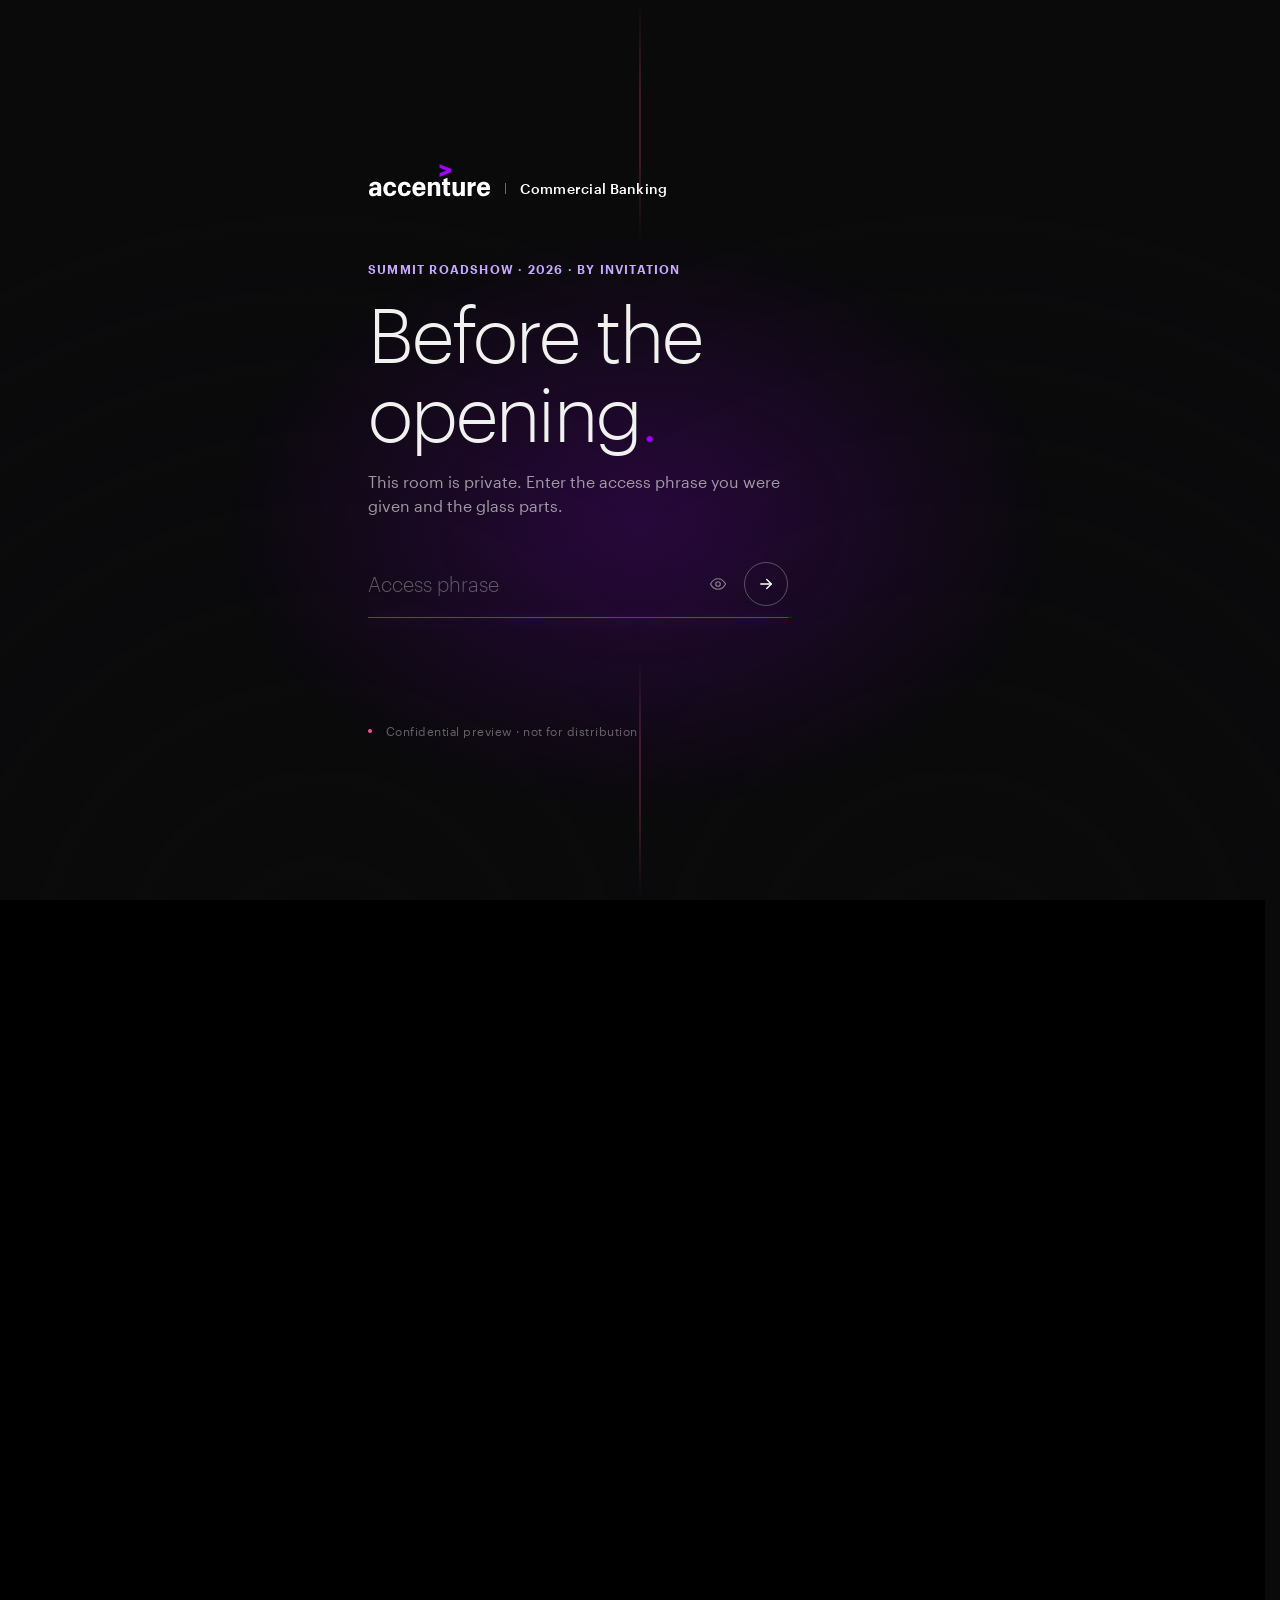
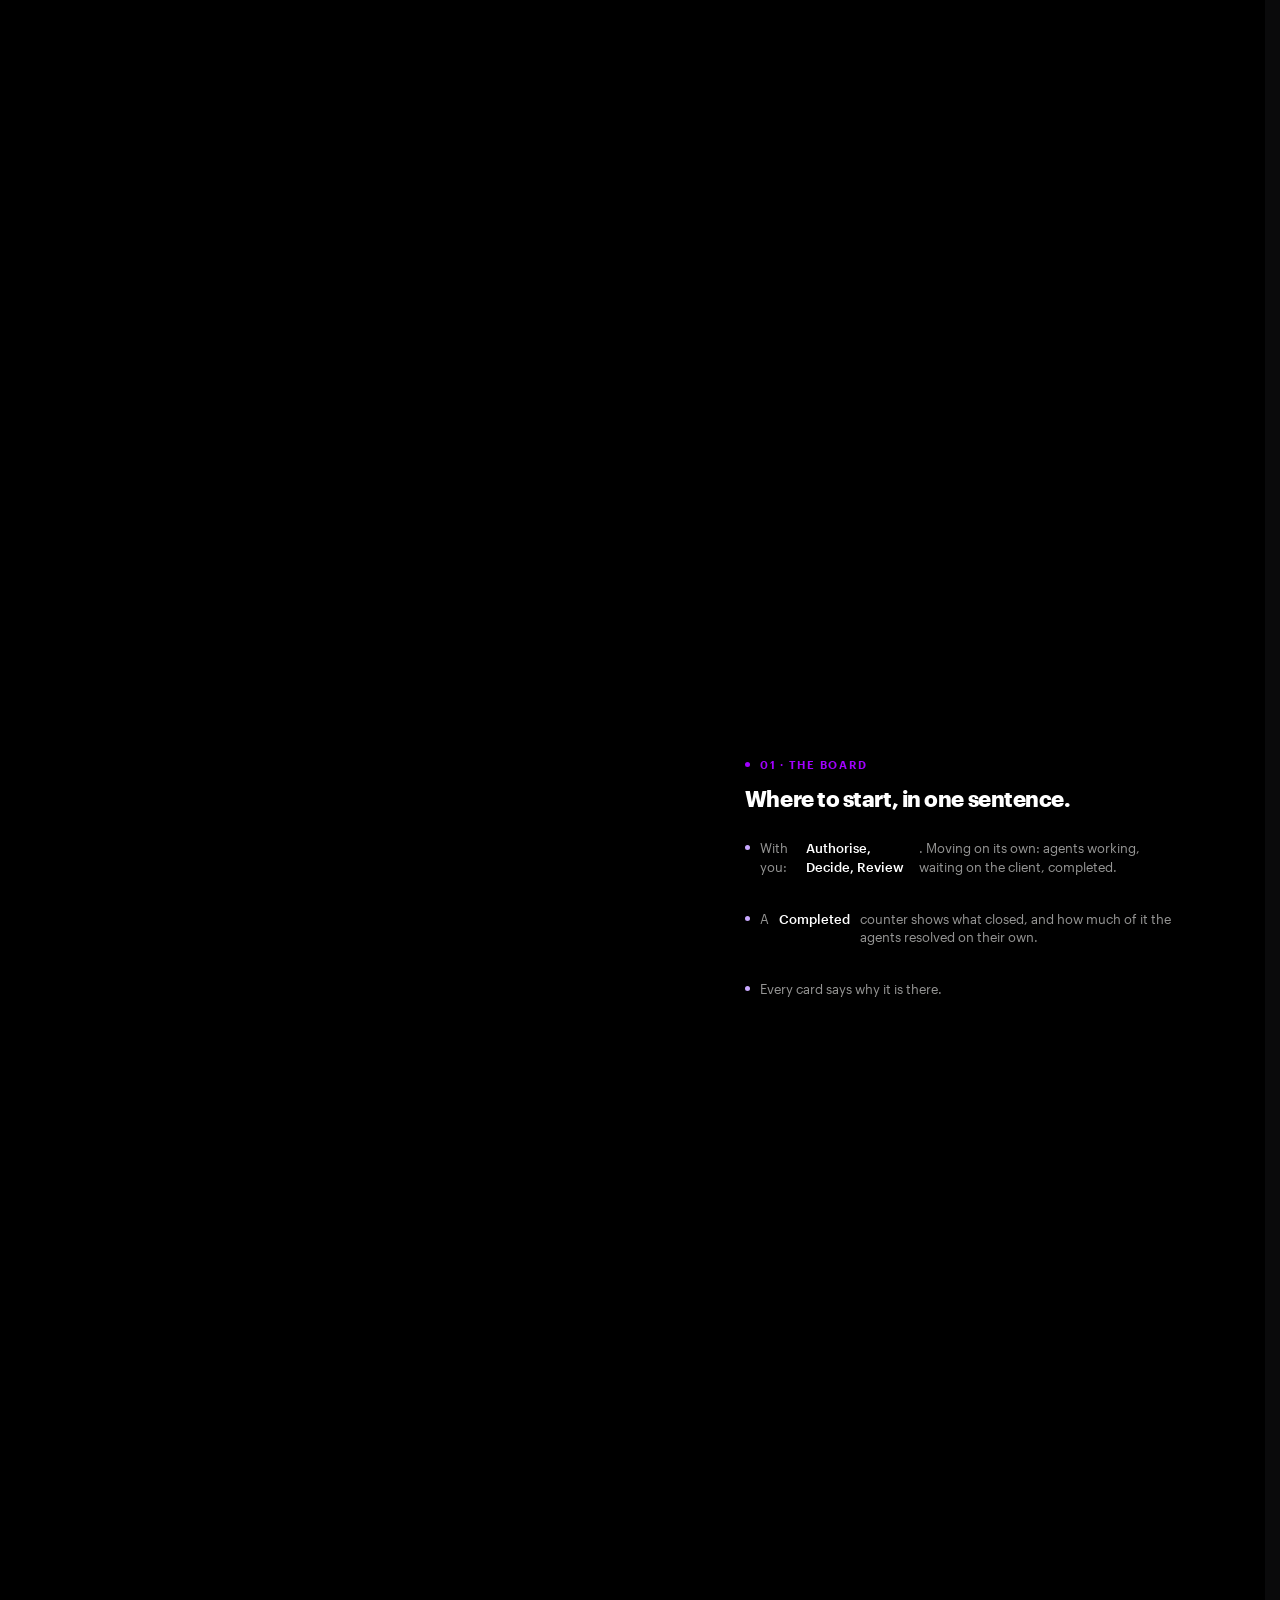
==== docs/index.html @ 8b6d1911 "Wealth 360 showcase site and User Guide on GitHub Pages A landing page in the roadshow design system" ====
<!doctype html>
<html lang="en">
<head>
<meta charset="utf-8" />
<meta name="viewport" content="width=device-width, initial-scale=1" />
<meta name="description" content="Wealth 360. A wealth servicing desk where agents do the routine work, Salesforce keeps the rules and the record, and a named person makes every decision that matters." />
<link rel="icon" href="ds/favicon.svg" type="image/svg+xml" />
<meta name="theme-color" content="#0A0A0B" />
<link rel="stylesheet" href="ds/tokens.css?v=r3" />
<link rel="stylesheet" href="site.css?v=1" />
<meta name="robots" content="noindex,nofollow" />
<script src="gate.js?v=1"></script>
<title>Wealth 360 · agents do the work, people decide</title>
<style>
  /* hero film: a slow Higgsfield loop under the title */
  .film video.bg{position:absolute;inset:0;width:100%;height:100%;object-fit:cover;z-index:0;filter:brightness(.66) contrast(1.04)}
  .film .bg{filter:brightness(.62) contrast(1.05)}

  /* cinematic interstitial: full-bleed loop with one statement */
  .cine{position:relative;min-height:88svh;display:flex;align-items:flex-end;overflow:hidden;background:#000}
  .cine video,.cine img.bgs{position:absolute;inset:0;width:100%;height:100%;object-fit:cover;filter:brightness(.55)}
  .cine .scrim{position:absolute;inset:0;background:linear-gradient(180deg,rgba(0,0,0,.15) 0%,rgba(0,0,0,.35) 50%,rgba(0,0,0,.92) 100%)}
  .cine-in{position:relative;z-index:2;padding:0 var(--rail) clamp(56px,10vh,110px);max-width:1180px}
  .cine .k{font-size:11px;font-weight:var(--fw-semibold);text-transform:uppercase;letter-spacing:.16em;color:var(--lav);
    display:inline-flex;align-items:center;gap:11px;margin:0 0 18px}
  .cine .k .dot{width:5px;height:5px;border-radius:50%;background:var(--accent)}
  .cine .stmt{margin:0;font-weight:var(--fw-bold);letter-spacing:-0.03em;line-height:1.02;color:#fff;
    font-size:clamp(34px,6vw,86px);max-width:15ch;text-wrap:balance}
  .cine .stmt em{font-style:normal;color:var(--lav)}
  .cine .sub{margin:20px 0 0;max-width:56ch;font-size:clamp(14px,1.2vw,17px);line-height:1.55;color:rgba(255,255,255,.8)}

  /* use case grid */
  .ucg{padding:0 var(--rail) clamp(20px,5vh,44px);display:grid;grid-template-columns:repeat(3,1fr);gap:var(--gap)}
  .ucc{background:#0E0E10;border-top:2px solid var(--accent);padding:clamp(20px,2vw,28px);display:flex;flex-direction:column;min-height:200px}
  .reg-light .ucc{background:var(--ground-2);border:1px solid var(--line);border-top:2px solid var(--accent)}
  .ucc .n{font-weight:var(--fw-light);font-size:30px;line-height:.9;letter-spacing:-0.03em;color:var(--idx);font-variant-numeric:tabular-nums}
  .ucc .h{margin:auto 0 0;padding-top:18px;font-weight:var(--fw-bold);font-size:clamp(16px,1.4vw,19px);letter-spacing:-0.02em;line-height:1.15;color:var(--ink)}
  .ucc .p{margin:8px 0 0;font-size:12.5px;line-height:1.5;color:var(--ink-2)}
  .ucc .tag{margin-top:12px;display:inline-flex;align-items:center;gap:7px;font-size:10px;font-weight:var(--fw-semibold);
    letter-spacing:.12em;text-transform:uppercase;color:var(--ws)}
  .ucc .tag::before{content:"";width:6px;height:6px;border-radius:50%;background:currentColor}
  .ucc .tag.live{color:var(--pass)}
  @media(max-width:900px){.ucg{grid-template-columns:repeat(2,1fr)}}
  @media(max-width:560px){.ucg{grid-template-columns:1fr}}

  /* live run timelines */
  .runs{padding:0 var(--rail) clamp(20px,5vh,44px);display:grid;grid-template-columns:1fr 1fr;gap:var(--gap)}
  .run{background:#0E0E10;border:1px solid var(--dark-line);padding:clamp(20px,2.2vw,32px)}
  .run .rk{font-size:10.5px;font-weight:var(--fw-semibold);text-transform:uppercase;letter-spacing:.16em;color:var(--dark-ink-2);display:inline-flex;align-items:center;gap:9px}
  .run .rk .pd{width:6px;height:6px;border-radius:50%;background:var(--accent);animation:pulse 1.9s var(--ease) infinite}
  .run h3{margin:12px 0 0;font-weight:var(--fw-bold);letter-spacing:-0.02em;font-size:clamp(20px,2vw,28px);color:#fff;line-height:1.1}
  .run ol{list-style:none;margin:20px 0 0;padding:0;border-left:1px solid var(--dark-line)}
  .run li{position:relative;padding:0 0 15px 22px;font-size:13px;line-height:1.5;color:rgba(241,241,239,.8)}
  .run li::before{content:"";position:absolute;left:-5px;top:5px;width:9px;height:9px;border-radius:50%;background:#0E0E10;border:1.5px solid var(--lav)}
  .run li.p::before{background:var(--accent);border-color:var(--accent)}
  .run li b{color:#fff;font-weight:var(--fw-medium)}
  .run li .who{display:block;font-size:9.5px;font-weight:var(--fw-semibold);letter-spacing:.14em;text-transform:uppercase;color:var(--dark-ink-2);margin-bottom:2px}
  .run li.p .who{color:var(--lav)}
  .run .facts{display:flex;gap:26px;flex-wrap:wrap;margin-top:6px;padding-top:16px;border-top:1px solid var(--dark-line)}
  .run .facts span{font-size:10px;letter-spacing:.08em;text-transform:uppercase;color:var(--dark-ink-2)}
  .run .facts b{display:block;font-weight:var(--fw-light);font-size:26px;letter-spacing:-0.03em;color:#fff;text-transform:none;margin-top:3px;font-variant-numeric:tabular-nums}
  @media(max-width:900px){.runs{grid-template-columns:1fr}}

  /* side clip beside a list */
  .pair{padding:0 var(--rail) clamp(20px,5vh,44px);display:grid;grid-template-columns:minmax(0,1fr) minmax(0,.62fr);gap:clamp(24px,3vw,46px);align-items:center;max-width:1240px;margin:0 auto}
  .pair video{width:100%;height:auto;display:block;border:1px solid var(--dark-line);background:#fff}
  .pair .cap{margin:10px 0 0;font-size:11.5px;color:var(--dark-ink-2);line-height:1.5}
  @media(max-width:860px){.pair{grid-template-columns:1fr}}

  /* fences list */
  .fences{padding:0 var(--rail) clamp(20px,5vh,44px);display:grid;grid-template-columns:repeat(2,1fr);gap:var(--gap);max-width:1240px;margin:0 auto}
  .fence{display:flex;gap:16px;padding:clamp(18px,2vw,26px);border:1px solid var(--line);background:var(--panel)}
  .fence .fi{flex:none;width:34px;height:34px;border-radius:50%;background:var(--accent);color:#fff;display:flex;align-items:center;justify-content:center;font-weight:var(--fw-semibold);font-size:13px}
  .fence h4{margin:0;font-weight:var(--fw-bold);letter-spacing:-0.02em;font-size:16px;color:var(--ink)}
  .fence p{margin:6px 0 0;font-size:13px;line-height:1.5;color:var(--ink-2)}
  @media(max-width:760px){.fences{grid-template-columns:1fr}}

  /* resources */
  .res{padding:0 var(--rail) clamp(20px,5vh,44px);display:grid;grid-template-columns:repeat(3,1fr);gap:var(--gap)}
  .rc{position:relative;display:flex;flex-direction:column;min-height:260px;background:#0E0E10;border:1px solid var(--dark-line);padding:clamp(22px,2.4vw,34px);transition:border-color .3s ease,transform .4s var(--silk)}
  .rc:hover,.rc:focus-visible{border-color:var(--accent);transform:translateY(-3px)}
  .rc .rt{font-size:10.5px;font-weight:var(--fw-semibold);letter-spacing:.16em;text-transform:uppercase;color:var(--lav)}
  .rc h3{margin:auto 0 0;font-weight:var(--fw-bold);font-size:clamp(22px,2.2vw,30px);letter-spacing:-0.025em;line-height:1.05;color:#fff}
  .rc p{margin:10px 0 0;font-size:13px;line-height:1.5;color:var(--dark-ink-2)}
  .rc .go{margin-top:18px;display:inline-flex;align-items:center;gap:10px;font-size:11px;font-weight:var(--fw-semibold);letter-spacing:.14em;text-transform:uppercase;color:#fff}
  .rc .go svg{width:16px;height:16px;fill:none;stroke:var(--accent);stroke-width:1.9;stroke-linecap:round;stroke-linejoin:round}
  @media(max-width:900px){.res{grid-template-columns:1fr}}
</style>
</head>
<body>

<header id="hd">
  <div class="hd-in">
    <a class="brand" href="#film" aria-label="Accenture Wealth Management, top of page">
      <img class="logo" src="ds/logos/accenture-logo-white.svg" alt="Accenture" />
      <span class="div" aria-hidden="true"></span>
      <span class="wm">Wealth Management</span>
    </a>
    <button class="burger" id="burger" aria-label="Open menu" aria-expanded="false" aria-controls="menu">
      <span class="lbl">Menu</span>
      <span class="lines" aria-hidden="true"><span></span><span></span><span></span></span>
    </button>
  </div>
</header>

<nav class="menu" id="menu" aria-label="Sections" aria-hidden="true">
  <button class="menu-close" id="menuClose" aria-label="Close menu">&times;</button>
  <a href="#idea"><span class="mn">01</span>The idea</a>
  <a href="#desk"><span class="mn">02</span>The desk</a>
  <a href="#cases"><span class="mn">03</span>Nine use cases</a>
  <a href="#live"><span class="mn">04</span>Live, end to end</a>
  <a href="#fences"><span class="mn">05</span>The fences</a>
  <a href="#hood"><span class="mn">06</span>Under the hood</a>
  <a href="#start"><span class="mn">07</span>Get started</a>
</nav>

<main>
  <!-- ===================== HERO ===================== -->
  <section class="film" id="film" aria-label="Wealth 360">
    <img class="bg" src="media/still-0.webp" srcset="media/still-0-m.webp 760w, media/still-0.webp 1920w" sizes="100vw"
         alt="A private bank office above the City of London at blue hour, rain on the window." decoding="async" />
    <video class="bg" id="heroVid" autoplay muted loop playsinline preload="metadata" poster="media/still-0.webp" aria-hidden="true">
      <source src="media/hero.mp4" type="video/mp4" />
    </video>
    <div class="scrim"></div>
    <div class="film-in">
      <p class="eyebrow"><span class="dot"></span>Wealth servicing · a working proof of concept</p>
      <h1 class="titles" aria-label="Wealth 360.">
        <span class="line l1" aria-hidden="true"><span class="li" style="--d:.35s">Wealth</span></span>
        <span class="line l2" aria-hidden="true"><span class="li" style="--d:.5s">360.</span></span>
      </h1>
      <div class="meta">
        <div class="meta-in">
          <div class="rule"></div>
          <p class="kick">Agents do the work. Salesforce keeps the rules. A named person decides.</p>
          <p class="body">A servicing desk for wealth relationship managers, opened inside Claude. Two agents work every client request step by step and cite their evidence. <b>Nothing that moves money, clears a check or sends a letter happens without a person.</b></p>
          <a class="cue" href="#idea" aria-label="Scroll to the idea">
            See how it works
            <svg class="chev" viewBox="0 0 24 24" aria-hidden="true"><path d="M6 9l6 6 6-6"/></svg>
          </a>
        </div>
      </div>
    </div>
  </section>

  <!-- ===================== INTRO STRIP ===================== -->
  <section class="room reg-light">
    <div class="sec-rail rv">
      <span class="k">Live in a Salesforce sandbox · <b>fictional clients, real systems</b></span>
      <span class="n">29 October 2026</span>
    </div>
    <div class="intro">
      <div class="claim rv"><span class="sn">Nine use cases</span><span class="sl">Run live, from email to letter</span><span class="sd">Money out, money in, sanctions, address, identity, documents, complaints, bereavement, everyday actions.</span></div>
      <div class="claim rv"><span class="sn">Maker and checker</span><span class="sl">Every step cited, then checked</span><span class="sd">A Case agent does the work. A Review agent checks it in a fresh context, blind to the first agent's reasoning.</span></div>
      <div class="claim rv"><span class="sn">The red line</span><span class="sl">An agent can never decide</span><span class="sd">Salesforce refuses any decision, release or approval that does not come from a named person.</span></div>
    </div>
  </section>

  <!-- ===================== 01 THE IDEA ===================== -->
  <section class="room reg-dark">
    <div class="chap rv" id="idea">
      <span class="idx">01</span>
      <div class="lead">
        <span class="k"><span class="dot"></span>The idea</span>
        <h2>Most of servicing is gathering and checking. Very little is the decision.</h2>
      </div>
      <span class="of">Chapter 01 / 07</span>
      <p class="intro-p">A client moves house. A client wants money out. A payment arrives nobody can match. A family loses someone. A client complains. Each needs the same checks across the client record, the KYC file, the payee and the sanctions list, and each must leave a trail a reviewer can follow. <b>Wealth 360 gives the gathering to agents and keeps the judgement with people.</b></p>
    </div>
    <div class="oc">
      <div class="ocard rv"><span class="on">01</span><p class="oh">The Case agent</p><p class="op">Works each request through its journey, one step at a time, and cites the exact quote and source behind every step.</p></div>
      <div class="ocard rv"><span class="on">02</span><p class="oh">The Review agent</p><p class="op">Checks the case against the journey's rules in a fresh context. It never sees the maker's reasoning, and it sends weak work back.</p></div>
      <div class="ocard rv"><span class="on">03</span><p class="oh">The person</p><p class="op">Gets exceptions with the evidence and a proposed action. The decision is staged, shown back step by step, and confirmed by name.</p></div>
      <div class="ocard rv"><span class="on">04</span><p class="oh">Salesforce</p><p class="op">Holds the journeys, rules and levels as metadata, keeps the record and the audit trail, and enforces who may do what.</p></div>
    </div>
  </section>

  <!-- ===================== CINE: signature ===================== -->
  <section class="cine" aria-label="A person decides">
    <img class="bgs" src="media/still-2.webp" alt="" aria-hidden="true" />
    <video autoplay muted loop playsinline preload="none" poster="media/still-2.webp" aria-hidden="true"><source src="media/sign.mp4" type="video/mp4" /></video>
    <div class="scrim"></div>
    <div class="cine-in">
      <p class="k rv"><span class="dot"></span>The decision stays human</p>
      <p class="stmt rv">The agents prepare. <em>A named person signs.</em></p>
      <p class="sub rv">Authorise, approve, release: each one is staged first, shown back as a plan, and only then confirmed behind a single-use token, recorded against the person who confirmed it.</p>
    </div>
  </section>

  <!-- ===================== 02 THE DESK ===================== -->
  <section class="room reg-dark">
    <div class="chap rv" id="desk">
      <span class="idx">02</span>
      <div class="lead">
        <span class="k"><span class="dot"></span>The desk</span>
        <h2>One board. What needs you, and what is moving on its own.</h2>
      </div>
      <span class="of">Chapter 02 / 07</span>
      <p class="intro-p">The relationship manager asks Claude for the desk, and it opens as a live page, reading straight from Salesforce through her own connector. <b>Click through the views.</b></p>
    </div>
    <div class="tour rv">
      <div class="tour-in">
        <div class="show" id="show">
          <div class="show-stage" id="showStage" role="button" tabindex="0" aria-label="Desk slideshow. Click or press Enter for the next view." style="aspect-ratio:1440/900">
            <img src="shots/01-board.webp" class="on" alt="The Wealth 360 desk: header with a Completed counter, five cases with you across Authorise and Decide, agents working, waiting on client, and a Completed column." decoding="async" />
            <img src="shots/02-sanctions.webp" alt="A money in case named after its remitter, Victor Bondarev: a possible sanctions match, the agent's proposal and the letter to the remitting bank." loading="lazy" decoding="async" />
            <img src="shots/03-checks.webp" alt="The Checks tab: match and screening, candidate accounts and the independent review, with checks a person can run." loading="lazy" decoding="async" />
            <img src="shots/04-authorise.webp" alt="A money out case ready to authorise: all checks passed, only a person can release money." loading="lazy" decoding="async" />
            <span class="rscrim" aria-hidden="true"></span>
            <span class="rtag" id="showTag"><span class="dot"></span>The board</span>
          </div>
          <div class="show-panel">
            <div class="show-deck">
              <div class="show-info on"><p class="stop-num"><span class="dot"></span>01 · The board</p><p class="stop-take">Where to start, in one sentence.</p>
                <div class="stop-facts"><p class="stop-fact">With you: <b>Authorise, Decide, Review</b>. Moving on its own: agents working, waiting on the client, completed.</p><p class="stop-fact">A <b>Completed</b> counter shows what closed, and how much of it the agents resolved on their own.</p><p class="stop-fact">Every card says why it is there.</p></div></div>
              <div class="show-info"><p class="stop-num"><span class="dot"></span>02 · An exception</p><p class="stop-take">A screening hit only ever goes to a person.</p>
                <div class="stop-facts"><p class="stop-fact">£22,000 from <b>Victor Bondarev</b>, a possible match on the UK Sanctions List.</p><p class="stop-fact">The agent proposes: keep it in suspense, ask the remitting bank, refer to compliance.</p></div></div>
              <div class="show-info"><p class="stop-num"><span class="dot"></span>03 · The checks</p><p class="stop-take">Every outside check, with its source.</p>
                <div class="stop-facts"><p class="stop-fact">Match scoring in code, <b>93% against a 90% threshold</b>.</p><p class="stop-fact">The independent review, and checks the person can run again by hand.</p></div></div>
              <div class="show-info"><p class="stop-num"><span class="dot"></span>04 · Authorise</p><p class="stop-take">Prepared and checked. The release is yours.</p>
                <div class="stop-facts"><p class="stop-fact">Payee verified, account ownership confirmed, no recent bank change.</p><p class="stop-fact">Only a person can release money.</p></div></div>
              
            </div>
            <div class="show-nav">
              <button class="snbtn" id="showPrev" aria-label="Previous view"><svg viewBox="0 0 24 24"><path d="M15 6l-6 6 6 6"/></svg></button>
              <div class="snix-row" role="tablist"><button class="snix on">01</button><button class="snix">02</button><button class="snix">03</button><button class="snix">04</button></div>
              <button class="snbtn" id="showNext" aria-label="Next view"><svg viewBox="0 0 24 24"><path d="M9 6l6 6-6 6"/></svg></button>
            </div>
          </div>
        </div>
        <p class="tour-close"><b>The running product, not a mock-up.</b> Every screen above was captured from the live desk against the sandbox, with fictional clients.</p>
      </div>
    </div>
  </section>

  <!-- ===================== 03 NINE USE CASES ===================== -->
  <section class="room reg-light">
    <div class="chap rv" id="cases">
      <span class="idx">03</span>
      <div class="lead">
        <span class="k"><span class="dot"></span>Nine use cases</span>
        <h2>The requests that keep coming back, run live.</h2>
      </div>
      <span class="of">Chapter 03 / 07</span>
      <p class="intro-p">Five journeys, forty nine steps, each with its actor, its stage and its evidence rule, held in Salesforce as custom metadata. <b>Change a rule there, and the agents follow it the next time they run.</b></p>
    </div>
    <div class="ucg">
      <div class="ucc rv"><span class="n">01</span><p class="h">Money out, released by a person</p><p class="p">Payee, ownership and recent bank changes checked; the release is staged and confirmed by name.</p><span class="tag live">Live</span></div>
      <div class="ucc rv"><span class="n">02</span><p class="h">A sanctions match on a credit</p><p class="p">The remitter screened against the UK Sanctions List; the funds held in suspense for a person.</p><span class="tag live">Live</span></div>
      <div class="ucc rv"><span class="n">03</span><p class="h">A change of address, straight through</p><p class="p">From an email and a water bill to an updated record and a confirmation, with no person, only when every fence holds.</p><span class="tag live">Live</span></div>
      <div class="ucc rv"><span class="n">04</span><p class="h">A request logged by phone</p><p class="p">Logged from the desk, picked up within seconds, handed back when it falls outside the journey's rules.</p><span class="tag live">Live</span></div>
      <div class="ucc rv"><span class="n">05</span><p class="h">Identity, verified and written back</p><p class="p">A document and liveness check sent by link; the result lands on the client's KYC profile by itself.</p><span class="tag live">Live</span></div>
      <div class="ucc rv"><span class="n">06</span><p class="h">Reading a document</p><p class="p">Drop a bill on the desk; Claude reads the name, address and date, and files it on the case.</p><span class="tag live">Live</span></div>
      <div class="ucc rv"><span class="n">07</span><p class="h">A complaint, from email to answer</p><p class="p">Classified, cause found, response drafted, checked, approved and emailed on the bank's letterhead.</p><span class="tag live">Live end to end</span></div>
      <div class="ucc rv"><span class="n">08</span><p class="h">Everyday actions</p><p class="p">Log a call, book a meeting, add a note: standard Salesforce tasks and events, on the client and the case.</p><span class="tag live">Live</span></div>
      <div class="ucc rv"><span class="n">09</span><p class="h">A bereavement, handled with care</p><p class="p">Death recorded, accounts on hold, letter approved and sent, a one-to-one booked with the executor.</p><span class="tag live">Live end to end</span></div>
    </div>
  </section>

  <!-- ===================== 04 LIVE END TO END ===================== -->
  <section class="room reg-dark">
    <div class="chap rv" id="live">
      <span class="idx">04</span>
      <div class="lead">
        <span class="k"><span class="dot"></span>Live, end to end</span>
        <h2>Two cases, from the client's email to a sent letter.</h2>
      </div>
      <span class="of">Chapter 04 / 07</span>
      <p class="intro-p">Worked on 29 October in the sandbox, as they happened. <b>The agents did the work in minutes; the person decided in seconds.</b></p>
    </div>
    <div class="runs">
      <div class="run rv">
        <span class="rk"><span class="pd"></span>Complaint · case 00001375</span>
        <h3>"Please treat this as a formal complaint."</h3>
        <ol>
          <li><span class="who">Client</span>Eleanor Whitfield emails: she has heard nothing about her <b>£15,000 withdrawal</b>.</li>
          <li><span class="who">Case agent</span>Classifies the complaint and finds the cause in Salesforce: <b>the payment is waiting for a person to authorise it</b>, and nobody told her.</li>
          <li><span class="who">Review agent</span>Sends the case back once: the eight week deadline was wrong. The Case agent fixes it and drafts the response.</li>
          <li class="p"><span class="who">Relationship manager</span>Reads the response, approves it, confirms the plan.</li>
          <li><span class="who">Salesforce</span>Emails the response to the client on the bank's letterhead, and records it on the case.</li>
        </ol>
        <div class="facts"><span>Agent runs<b>5</b></span><span>Agent time<b>4 min 50 s</b></span><span>Reworked by the checker<b>Once</b></span></div>
      </div>
      <div class="run rv">
        <span class="rk"><span class="pd"></span>Bereavement · case 00001380</span>
        <h3>"My mother, Margaret Ellison."</h3>
        <ol>
          <li><span class="who">Executor</span>David Ellison emails the death certificate and the grant of probate.</li>
          <li><span class="who">Case agent</span>Reads both, finds <b>Margaret's three accounts</b>, records her death; Salesforce checks the certificate and the family link, then puts the accounts <b>on hold</b>.</li>
          <li><span class="who">Case agent</span>Finds David's identity already on file, drafts a condolence letter, proposes a one-to-one with three slots.</li>
          <li><span class="who">Review agent</span>Passes the case first time.</li>
          <li class="p"><span class="who">Relationship manager</span>Approves the letter as drafted, picks a slot, confirms.</li>
          <li><span class="who">Salesforce</span>Emails the letter and books the meeting, with David as the contact.</li>
        </ol>
        <div class="facts"><span>Agent runs<b>3</b></span><span>Agent time<b>4 min</b></span><span>Accounts held<b>3</b></span></div>
      </div>
    </div>
    <div class="pair rv">
      <div>
        <div class="lc" style="margin:0;max-width:none">
          <div class="lc-head"><span class="lt"><span class="dot"></span>What the person sees while the agents work</span></div>
          <p class="lc-cap" style="margin-top:12px">The live bereavement case, sped up ten times: the progress bar fills and each agent step lands on the Activity tab with its time, until the case comes back to the relationship manager for approval. <b>Nothing on screen is mocked.</b></p>
          <div class="lc-through"><span class="lc-chip"><span class="cd"></span>Case agent</span><span class="lc-chip"><span class="cd"></span>Review agent</span><span class="lc-chip"><span class="cd"></span>Death recorded</span><span class="lc-chip"><span class="cd"></span>3 accounts on hold</span><span class="lc-chip"><span class="cd"></span>Letter and meeting proposed</span></div>
        </div>
      </div>
      <div>
        <video autoplay muted loop playsinline preload="metadata" poster="media/clip-bereavement-poster.webp" aria-label="The bereavement case drawer as the agents work, sped up ten times"><source src="media/clip-bereavement.mp4" type="video/mp4" /></video>
        <p class="cap">Time-lapse, about four minutes at ten times speed.</p>
      </div>
    </div>
  </section>

  <!-- ===================== CINE: vault ===================== -->
  <section class="cine" aria-label="The system of record">
    <img class="bgs" src="media/still-3.webp" alt="" aria-hidden="true" />
    <video autoplay muted loop playsinline preload="none" poster="media/still-3.webp" aria-hidden="true"><source src="media/vault.mp4" type="video/mp4" /></video>
    <div class="scrim"></div>
    <div class="cine-in">
      <p class="k rv"><span class="dot"></span>Salesforce stays the system of record</p>
      <p class="stmt rv">Every rule, every record, <em>every step on file.</em></p>
      <p class="sub rv">Journeys and rules live as custom metadata. Cases, checks, decisions and the audit trail live on standard Financial Services Cloud records, under the bank's own sharing and permissions.</p>
    </div>
  </section>

  <!-- ===================== 05 THE FENCES ===================== -->
  <section class="room reg-light">
    <div class="chap rv" id="fences">
      <span class="idx">05</span>
      <div class="lead">
        <span class="k"><span class="dot"></span>The fences</span>
        <h2>Safety enforced in code, not in a prompt.</h2>
      </div>
      <span class="of">Chapter 05 / 07</span>
      <p class="intro-p">The agents run as their own identity, with their own permissions. Whatever an agent is told, <b>Salesforce refuses what it is not allowed to do.</b></p>
    </div>
    <div class="fences">
      <div class="fence rv"><span class="fi">1</span><div><h4>No agent can decide</h4><p>Stage, confirm, approve and release belong to people. The agent identity cannot call them, and Salesforce rejects them if it tries.</p></div></div>
      <div class="fence rv"><span class="fi">2</span><div><h4>Staged, shown, confirmed</h4><p>A decision is staged first and shown back as a plan. It runs only on confirmation, behind a single-use token, recorded against the person.</p></div></div>
      <div class="fence rv"><span class="fi">3</span><div><h4>Straight through only when clean</h4><p>A change of address completes without a person only at level one, with identity verified on file, an address match and no money moving.</p></div></div>
      <div class="fence rv"><span class="fi">4</span><div><h4>A death is recorded only with proof</h4><p>Accounts go on hold only when a death certificate is on the case, the date is real, and the deceased is the client or a recorded relative.</p></div></div>
      <div class="fence rv"><span class="fi">5</span><div><h4>Drafts wait for a person</h4><p>Agents send only document requests and address confirmations, to allowlisted addresses. Every other letter waits for a person's release.</p></div></div>
      <div class="fence rv"><span class="fi">6</span><div><h4>Switches and limits</h4><p>An admin app controls which journeys the agents may work, their working hours and a daily spend cap, and records every run.</p></div></div>
    </div>
  </section>

  <!-- ===================== 06 UNDER THE HOOD ===================== -->
  <section class="uh rv" id="hood" aria-label="Under the hood">
    <div class="uh-head">
      <span class="idx">06</span>
      <div class="lead">
        <span class="k"><span class="dot"></span>Under the hood</span>
        <h2>Claude in front, Salesforce underneath, two connectors in between.</h2>
        <p>The desk talks to two MCP connectors. Wealth 360 is a Salesforce hosted MCP server that runs as the signed-in person. Wealth 360 Checks runs the outside checks and writes every result back to Salesforce. The agents run on their own, woken by a platform event within seconds of a case changing.</p>
      </div>
    </div>
    <div class="uh-exhibit">
      <svg viewBox="0 0 1000 430" role="img" aria-label="Architecture: the relationship manager in Claude, the Wealth 360 plugin and desk, two MCP connectors, Salesforce Financial Services Cloud, outside check services, and the agent runner.">
        <defs><marker id="ah" viewBox="0 0 10 10" refX="9" refY="5" markerWidth="7" markerHeight="7" orient="auto"><path d="M0 0L10 5L0 10z" class="ax-arrow"/></marker>
        <marker id="ahe" viewBox="0 0 10 10" refX="9" refY="5" markerWidth="7" markerHeight="7" orient="auto"><path d="M0 0L10 5L0 10z" class="ax-arrow em"/></marker></defs>
        <text x="20" y="22" class="ax-k">People</text>
        <rect x="20" y="34" width="290" height="74" class="ax-box"/><text x="38" y="64" class="ax-t">Relationship manager in Claude</text><text x="38" y="86" class="ax-s">Cowork or Code, the Wealth 360 plugin</text>
        <rect x="20" y="128" width="290" height="74" class="ax-box emph"/><text x="38" y="158" class="ax-emtxt">The desk</text><text x="38" y="180" class="ax-s">A live page: board, cases, decisions</text>
        <line x1="165" y1="108" x2="165" y2="126" class="ax-line" marker-end="url(#ah)"/>
        <text x="370" y="22" class="ax-k">Connectors (MCP)</text>
        <rect x="370" y="34" width="270" height="74" class="ax-box"/><text x="388" y="64" class="ax-t">Wealth 360</text><text x="388" y="86" class="ax-s">Salesforce hosted, 27 tools, as the person</text>
        <rect x="370" y="128" width="270" height="74" class="ax-box"/><text x="388" y="158" class="ax-t">Wealth 360 Checks</text><text x="388" y="180" class="ax-s">Outside checks, results written back</text>
        <line x1="310" y1="150" x2="368" y2="80" class="ax-line" marker-end="url(#ah)"/><line x1="310" y1="165" x2="368" y2="165" class="ax-line" marker-end="url(#ah)"/>
        <text x="700" y="22" class="ax-k">Systems</text>
        <rect x="700" y="34" width="280" height="168" class="ax-box emph"/><text x="718" y="64" class="ax-emtxt">Salesforce Financial Services Cloud</text>
        <text x="718" y="90" class="ax-s">Journeys and rules as metadata</text><text x="718" y="110" class="ax-s">Cases, KYC profile, accounts, events</text><text x="718" y="130" class="ax-s">Decision gate and audit trail</text><text x="718" y="150" class="ax-s">Email in and out, on the letterhead</text><text x="718" y="170" class="ax-s">Platform event: a case changed</text>
        <line x1="640" y1="71" x2="698" y2="71" class="ax-line" marker-end="url(#ah)"/><line x1="640" y1="165" x2="698" y2="165" class="ax-line" marker-end="url(#ah)"/>
        <text x="370" y="262" class="ax-k">Outside checks</text>
        <rect x="370" y="274" width="128" height="56" class="ax-box sys"/><text x="384" y="300" class="ax-t">UK Sanctions</text><text x="384" y="318" class="ax-s">screening</text>
        <rect x="512" y="274" width="128" height="56" class="ax-box sys"/><text x="526" y="300" class="ax-t">Payee check</text><text x="526" y="318" class="ax-s">open banking</text>
        <rect x="370" y="344" width="128" height="56" class="ax-box sys"/><text x="384" y="370" class="ax-t">Identity</text><text x="384" y="388" class="ax-s">document, liveness</text>
        <rect x="512" y="344" width="128" height="56" class="ax-box sys"/><text x="526" y="370" class="ax-t">Address</text><text x="526" y="388" class="ax-s">postcode lookup</text>
        <line x1="505" y1="202" x2="505" y2="272" class="ax-line" marker-end="url(#ah)"/>
        <text x="20" y="262" class="ax-k">Agents</text>
        <rect x="20" y="274" width="290" height="126" class="ax-box"/><text x="38" y="304" class="ax-t">Agent runner, its own identity</text><text x="38" y="326" class="ax-s">Case agent: works the steps, cites evidence</text><text x="38" y="346" class="ax-s">Review agent: checks in a fresh context</text><text x="38" y="366" class="ax-s">Woken by the platform event in seconds</text><text x="38" y="386" class="ax-s">Never stages, approves or releases</text>
        <path d="M310 300 C 600 300, 640 250, 760 204" class="ax-line" marker-end="url(#ahe)" style="stroke:var(--accent)"/>
        <path d="M310 330 L 368 310" class="ax-line" marker-end="url(#ah)"/>
      </svg>
    </div>
    <div class="uh-cap"><b>Read in place, written under fences.</b> The desk and the agents use the same two connectors. Every read and write runs under Salesforce sharing and permissions; every outside check result lands on the case and, for screening and identity, on the client's KYC profile.</div>
  </section>

  <!-- ===================== 07 GET STARTED ===================== -->
  <section class="room reg-dark">
    <div class="chap rv" id="start">
      <span class="idx">07</span>
      <div class="lead">
        <span class="k"><span class="dot"></span>Get started</span>
        <h2>Everything you need to run the demo.</h2>
      </div>
      <span class="of">Chapter 07 / 07</span>
      <p class="intro-p">The User Guide walks a relationship manager or presenter through the desk and every use case, step by step. <b>The plugin and its changelog live in this repository.</b></p>
    </div>
    <div class="res">
      <a class="rc rv" href="guide/user-guide.pdf" target="_blank" rel="noopener"><span class="rt">User Guide · PDF</span><h3>The User Guide</h3><p>The desk, decisions, all nine use cases, the Salesforce side, email, a demo script and troubleshooting.</p><span class="go">Open the PDF <svg viewBox="0 0 24 24"><path d="M5 12h14M13 6l6 6-6 6"/></svg></span></a>
      <a class="rc rv" href="guide/index.html"><span class="rt">User Guide · web</span><h3>Read it in the browser</h3><p>The same guide as a web page, with every figure.</p><span class="go">Open the guide <svg viewBox="0 0 24 24"><path d="M5 12h14M13 6l6 6-6 6"/></svg></span></a>
      <a class="rc rv" href="https://github.com/cowork-offering/wealth-360" target="_blank" rel="noopener"><span class="rt">Plugin · version 0.12.0</span><h3>Install the plugin</h3><p>The desk page, the chat skills and the two agents, for Claude Cowork and Claude Code. Needs the two connectors.</p><span class="go">View on GitHub <svg viewBox="0 0 24 24"><path d="M5 12h14M13 6l6 6-6 6"/></svg></span></a>
    </div>
  </section>

  <!-- ===================== CINE: care ===================== -->
  <section class="chapter reg-dark handoff closeroom" id="close" aria-labelledby="cl-h">
    <div class="ch-in">
      <span class="k rv"><span class="rule"></span>Where this goes next</span>
      <p class="stmt rv" id="cl-h">The same pattern fits every servicing request a bank handles: agents that gather and check, cite every step and send weak work back, with Salesforce holding the rules. <b>The people stay where they matter, on the decisions.</b></p>
    </div>
    <p class="closing-fine">Proof of concept. Built in a Salesforce sandbox with fictional clients, accounts and documents, and no real customer data. Not a product and not offered for sale. Figures, timings and costs come from test runs and are illustrative; anything said about future capability is an intention, not a commitment.</p>
    <footer>
      <div class="foot-in">
        <span class="foot-copy">© 2026 Accenture. All rights reserved.</span>
      </div>
    </footer>
  </section>
</main>

<script>
(function(){
  var body=document.body; body.classList.add('js');
  var RM=!!(window.matchMedia&&matchMedia('(prefers-reduced-motion:reduce)').matches);
  var hd=document.getElementById('hd');
  function onScroll(){ hd.classList.toggle('scrolled', window.scrollY>8); }
  onScroll(); addEventListener('scroll', onScroll, {passive:true});

  var burger=document.getElementById('burger'), menu=document.getElementById('menu'), mClose=document.getElementById('menuClose');
  function openMenu(){ menu.classList.add('open'); menu.setAttribute('aria-hidden','false'); burger.setAttribute('aria-expanded','true'); body.classList.add('menu-open'); }
  function closeMenu(){ menu.classList.remove('open'); menu.setAttribute('aria-hidden','true'); burger.setAttribute('aria-expanded','false'); body.classList.remove('menu-open'); }
  burger.addEventListener('click', openMenu); mClose.addEventListener('click', closeMenu);
  menu.addEventListener('click', function(e){ if(e.target===menu||e.target.closest('a')){ closeMenu(); } });
  addEventListener('keydown', function(e){ if(e.key==='Escape'){ closeMenu(); } });

  /* videos: play only in view, never under reduced motion */
  var vids=[].slice.call(document.querySelectorAll('video'));
  if(RM){ vids.forEach(function(v){ v.pause(); v.removeAttribute('autoplay'); }); }
  else if('IntersectionObserver' in window){
    var vo=new IntersectionObserver(function(es){ es.forEach(function(e){ var v=e.target;
      if(e.isIntersecting){ if(v.preload==='none'){ v.preload='auto'; v.load(); } var p=v.play(); if(p&&p.catch){ p.catch(function(){}); } } else { v.pause(); } }); },{threshold:.15});
    vids.forEach(function(v){ vo.observe(v); });
  }
  vids.forEach(function(v){ v.addEventListener('error', function(){ v.style.display='none'; }, true); });

  /* reveal */
  var rv=[].slice.call(document.querySelectorAll('.rv'));
  if('IntersectionObserver' in window && !RM){
    var io=new IntersectionObserver(function(es){ es.forEach(function(e){ if(e.isIntersecting){ e.target.classList.add('in'); io.unobserve(e.target); } }); },{threshold:.12});
    rv.forEach(function(el){ io.observe(el); });
  } else { rv.forEach(function(el){ el.classList.add('in'); }); }

  /* desk slideshow */
  (function(){
    var stage=document.getElementById('showStage'); if(!stage) return;
    var imgs=[].slice.call(stage.querySelectorAll('img')), infos=[].slice.call(document.querySelectorAll('.show-info')),
        ix=[].slice.call(document.querySelectorAll('.snix')), tag=document.getElementById('showTag'),
        TAGS=['The board','An exception · sanctions','The checks','Authorise'], cur=0, N=imgs.length;
    function go(n){ cur=(n+N)%N;
      imgs.forEach(function(im,i){ im.classList.toggle('on', i===cur); });
      infos.forEach(function(el,i){ el.classList.toggle('on', i===cur); });
      ix.forEach(function(el,i){ el.classList.toggle('on', i===cur); });
      tag.innerHTML='<span class="dot"></span>'+TAGS[cur]; }
    document.getElementById('showNext').addEventListener('click', function(){ go(cur+1); });
    document.getElementById('showPrev').addEventListener('click', function(){ go(cur-1); });
    ix.forEach(function(el,i){ el.addEventListener('click', function(){ go(i); }); });
    stage.addEventListener('click', function(){ go(cur+1); });
    stage.addEventListener('keydown', function(e){ if(e.key==='Enter'||e.key===' '){ e.preventDefault(); go(cur+1); } });
  })();
})();
</script>
</body>
</html>
---- docs/ds/tokens.css ----
/* ============================================================
   ACCENTURE DESIGN SYSTEM — summit import (from the founder's
   claude.ai/design "Accenture Design System" project, 2026-07-10)
   Fonts: self-hosted Graphik woff2 in ds/fonts/ (licensed, brand kit).
   July 2025 guidelines: Graphik ONLY (no GT Sectra, no serif).
   ============================================================ */

/* ---------- Graphik (sans) — the one family ---------- */
@font-face { font-family:"Graphik"; font-style:normal; font-weight:300; font-display:swap;
  src:url("fonts/Graphik-Light.woff2") format("woff2"); }
@font-face { font-family:"Graphik"; font-style:normal; font-weight:400; font-display:swap;
  src:url("fonts/Graphik-Regular.woff2") format("woff2"); }
@font-face { font-family:"Graphik"; font-style:normal; font-weight:500; font-display:swap;
  src:url("fonts/Graphik-Medium.woff2") format("woff2"); }
@font-face { font-family:"Graphik"; font-style:normal; font-weight:600; font-display:swap;
  src:url("fonts/Graphik-Semibold.woff2") format("woff2"); }
@font-face { font-family:"Graphik"; font-style:normal; font-weight:700; font-display:swap;
  src:url("fonts/Graphik-Bold.woff2") format("woff2"); }

:root {
  /* ---- Families ---- */
  --font-sans: "Graphik","Hanken Grotesk","Helvetica Neue",Arial,sans-serif;
  --font-display: var(--font-sans);

  /* ---- Weights (usage per Accenture typography tokens) ---- */
  --fw-thin:200;      /* oversized divider/ghost numerals (render w/ Light 300 file) */
  --fw-light:300;     /* divider titles, light leads, thin giant numerals */
  --fw-regular:400;   /* body */
  --fw-medium:500;    /* labels, emphasis body */
  --fw-semibold:600;  /* subheads, eyebrows */
  --fw-bold:700;      /* headlines */

  /* ---- Line height / letter-spacing ---- */
  --lh-tight:1.04; --lh-snug:1.16; --lh-normal:1.5;
  --ls-tight:-0.025em; --ls-snug:-0.01em; --ls-eyebrow:0.1em;

  /* ---- Core brand color ---- */
  --acn-purple:#A100FF;            /* Electric Violet, the signature */
  --acn-purple-100:#E6DCFF; --acn-purple-200:#C2A3FF; --acn-purple-300:#C77DFF;
  --acn-purple-400:#B23BFF; --acn-violet-600:#7500C0; --acn-violet-700:#5E00A0;
  --acn-indigo:#460073; --acn-indigo-deep:#2A0A54; --acn-violet-950:#1A0736;

  /* ---- Accents (official July 2025) ---- */
  --acn-magenta:#E83FB7; --acn-pink:#FF50A0; --acn-magenta-deep:#B5009F;
  --acn-blue:#224BFF; --acn-teal:#05F2DB;

  /* ---- Neutrals ---- */
  --acn-grey-50:#F1F1EF; --acn-grey-200:#CFCFCF; --acn-grey-400:#818180;
  --acn-grey-600:#5C5C5C; --acn-grey-800:#2B2B2B; --acn-grey-900:#1A1A1A;

  /* ---- Semantic surfaces ---- */
  --surface-dark:#000000; --surface-deep:#1A0736; --surface-card-dark:#14111C;
  --surface-light:#FFFFFF; --surface-muted:#F1F1EF;

  /* ---- Semantic text/lines ---- */
  --text-muted-dark:rgba(255,255,255,0.72); --text-muted-light:#5C5C5C;
  --border-on-dark:rgba(255,255,255,0.16); --border-on-light:#E6E6E6;
  --eyebrow-on-dark:#C9A9FF;

  /* ---- Summit mapping ---- */
  --redline:#FF50A0;               /* the red Faden = official Accenture pink */

  /* ============================================================
     REGISTER SYSTEM (ROUND-3 DIRECTION §1.1) — the anti-slop spine.
     Every section drives its world off ONE class (.reg-dark / .reg-light).
     Content code references the ALIASES ONLY: --ground / --panel / --ink /
     --ink-2 / --line / --grid / --accent / --thread. A card, eyebrow or
     exhibit is written once and reads correctly in either register because
     the section class supplies the world. Shared across the hub + 4 subpages.
     ============================================================ */
  /* DARK = cinematic film scenes. Ground is NEUTRAL near-black, never violet-tinted. */
  --dark-ground:#0A0A0B;              /* the only dark ground. not #1A0736. */
  --dark-ground-2:#0E0E10;           /* a barely-raised band for adjacency */
  --dark-panel:#141416;              /* raised neutral panel/card on dark */
  --dark-ink:#F1F1EF;                /* primary text on dark */
  --dark-ink-2:rgba(241,241,239,.62);/* secondary text on dark */
  --dark-line:rgba(255,255,255,.14); /* hairline border on dark */
  --dark-grid:rgba(255,255,255,.06); /* faint exhibit gridline on dark */
  --dark-idx:color-mix(in srgb,#ffffff 16%,transparent); /* ghost numerals = NEUTRAL grey */

  /* LIGHT = Accenture-grade editorial. */
  --light-ground:#FFFFFF;            /* editorial white */
  --light-ground-2:#F4F3F1;          /* off-white band for section differentiation */
  --light-panel:#FFFFFF;             /* card = white on off-white ground (or vice-versa) */
  --light-ink:#141414;               /* primary ink. NOT pure #000 (Stripe rule). */
  --light-ink-2:#5C5C5C;             /* secondary ink */
  --light-line:#E4E3E0;              /* hairline border on light */
  --light-grid:#EEEDEA;              /* faint exhibit gridline on light */
  --light-idx:color-mix(in srgb,#141414 15%,transparent); /* ghost numerals = NEUTRAL grey */

  /* THE ACCENT. Same hex in both registers. This invariance reads as "one brand". */
  --accent:#A100FF;                  /* Electric Violet. emphasis only. */
  --thread:#FF50A0;                  /* the Faden. thread ONLY. never a fill. */
}

/* Sections inherit their world from one class. Content uses the aliases below,
   never the register-specific tokens directly. */
.reg-dark  { --ground:var(--dark-ground);  --ground-2:var(--dark-ground-2);
             --panel:var(--dark-panel);     --ink:var(--dark-ink);
             --ink-2:var(--dark-ink-2);     --line:var(--dark-line);
             --grid:var(--dark-grid);       --idx:var(--dark-idx);
             background:var(--ground); color:var(--ink); }
.reg-light { --ground:var(--light-ground); --ground-2:var(--light-ground-2);
             --panel:var(--light-panel);    --ink:var(--light-ink);
             --ink-2:var(--light-ink-2);    --line:var(--light-line);
             --grid:var(--light-grid);      --idx:var(--light-idx);
             background:var(--ground); color:var(--ink); }

/* Theme-aware coherence: the light-theme toggle softens the cinematic (dark)
   register to an off-white editorial band so the whole page stays coherently
   light, while the light register stays true white. The dark theme keeps the
   registers as authored (near-black cinematic vs white editorial band). This
   keeps the toggle first-class and AA-correct in BOTH themes on every page. */
html[data-theme="light"] .reg-dark{
  --ground:var(--light-ground-2); --ground-2:#FFFFFF;
  --panel:var(--light-panel); --ink:var(--light-ink); --ink-2:var(--light-ink-2);
  --line:var(--light-line); --grid:var(--light-grid); --idx:var(--light-idx);
}
---- docs/site.css ----
*,*::before,*::after{box-sizing:border-box}
  html{-webkit-text-size-adjust:100%;scroll-behavior:smooth;scrollbar-gutter:stable}
  /* full-screen rooms — the room owns the top/bottom inset (canon, shared sitewide).
     margin-auto on first/last child centers short rooms and top-aligns tall ones (never clips). */
  .room{min-height:100svh;padding-top:max(90px,8vh);padding-bottom:clamp(60px,10vh,124px);display:flex;flex-direction:column}
  .room>:first-child{margin-top:auto}
  .room>:last-child{margin-bottom:auto}
  /* ===== Closing room (canon scaffold — identical sitewide) ===== */
  .chapter{padding:clamp(60px,10vh,124px) 0;position:relative}
  .ch-in{padding:0 var(--rail);max-width:1420px;margin:0 auto}
  .closeroom{min-height:100svh;display:flex;flex-direction:column;padding-top:max(90px,8vh);padding-bottom:0}
  .closeroom > .ch-in{flex:1 1 auto;display:flex;flex-direction:column;justify-content:center;margin:0 auto}
  .closeroom > footer{flex:none;margin-top:0}
  body{margin:0;background:#000;color:var(--dark-ink);
    font-family:var(--font-sans);font-weight:var(--fw-regular);
    -webkit-font-smoothing:antialiased;text-rendering:optimizeLegibility;overflow-x:hidden}
  ::selection{background:color-mix(in srgb,var(--accent) 34%,transparent);color:#fff}
  a{color:inherit;text-decoration:none}
  img{max-width:100%;display:block}

  :root{
    --rail:clamp(20px,4.4vw,80px);
    --accent:#A100FF;
    --lav:#C9A9FF;
    --ease:cubic-bezier(.22,.61,.36,1);
    --silk:cubic-bezier(.16,1,.3,1);
    --gap:10px;
  }
  main,footer{background:#000}

  /* status colours, register-aware (AA on each ground) — mirrors credit-memo */
  .reg-dark{--pass:#41d086;--warn:#f0ac4c;--ws:#C9A9FF}
  .reg-light{--pass:#157347;--warn:#a25c00;--ws:#7500C0}

  .ul{position:relative}
  .ul::after{content:"";position:absolute;left:0;right:0;bottom:-3px;height:1px;background:currentColor;
    transform:scaleX(0);transform-origin:right;transition:transform .42s var(--ease)}
  .ul:hover::after,.ul:focus-visible::after{transform:scaleX(1);transform-origin:left}

  /* ================= HEADER ================= */
  header{position:fixed;inset:0 0 auto;height:68px;z-index:80;display:flex;align-items:center;
    transition:background .4s ease,backdrop-filter .4s ease}
  header::after{content:"";position:absolute;left:0;right:0;bottom:0;height:1px;background:transparent;transition:background .4s ease}
  header.scrolled{background:rgba(0,0,0,.6);backdrop-filter:saturate(1.1) blur(16px);-webkit-backdrop-filter:saturate(1.1) blur(16px)}
  header.scrolled::after{background:rgba(255,255,255,.12)}
  .hd-in{width:100%;padding:0 var(--rail);display:flex;align-items:center;gap:16px}
  .brand{display:flex;align-items:baseline;gap:14px}
  .brand .logo{height:34px;width:auto;display:block;transform:translateY(3.70%)}
  .brand .div{width:1px;height:11px;background:rgba(255,255,255,.4);flex:none;transform:translateY(-2px)}
  .brand .wm{font-size:14px;font-weight:var(--fw-medium);letter-spacing:.02em;color:#fff;white-space:nowrap;
    transform:translateY(-2px)}
  @media(max-width:560px){
    .brand{gap:11px}
    .brand .logo{height:26px}
    .brand .wm{font-size:12.5px;transform:translateY(-1.5px)}
    .brand .div{height:10px;transform:translateY(-1.5px)}
  }
  .burger{margin-left:auto;appearance:none;background:transparent;border:0;cursor:pointer;padding:8px;
    display:inline-flex;flex-direction:row;align-items:center;gap:12px}
  .burger .lbl{font-size:11px;font-weight:var(--fw-semibold);text-transform:uppercase;letter-spacing:.14em;color:#fff}
  .burger .lines{display:flex;flex-direction:column;gap:4px;align-items:flex-end}
  .burger .lines span{display:block;height:1.5px;width:22px;background:#fff;transition:width .3s var(--ease)}
  .burger .lines span:nth-child(2){width:15px}
  .burger:hover .lines span:nth-child(2){width:22px}
  .burger:focus-visible{outline:2px solid var(--lav);outline-offset:3px}

  .menu{position:fixed;inset:0;z-index:90;background:#000;display:flex;flex-direction:column;justify-content:center;
    padding:0 var(--rail);opacity:0;visibility:hidden;transition:opacity .4s var(--ease),visibility .4s}
  .menu.open{opacity:1;visibility:visible}
  body.menu-open{overflow:hidden}
  .menu-close{position:absolute;top:16px;right:var(--rail);appearance:none;background:transparent;border:0;
    color:#fff;font-size:26px;line-height:1;cursor:pointer;padding:8px}
  .menu a{display:block;font-weight:var(--fw-bold);text-transform:uppercase;letter-spacing:-0.02em;
    font-size:clamp(30px,6vw,68px);line-height:1.08;color:#fff;padding:6px 0;position:relative;width:max-content}
  .menu a .mn{font-size:.3em;font-weight:var(--fw-semibold);letter-spacing:.14em;color:var(--dark-ink-2);
    vertical-align:middle;margin-right:16px;font-variant-numeric:tabular-nums}
  .menu a[aria-current]{color:var(--lav)}
  .menu a::after{content:"";position:absolute;left:0;bottom:2px;height:2px;width:100%;background:var(--accent);
    transform:scaleX(0);transform-origin:left;transition:transform .4s var(--ease)}
  .menu a:hover::after,.menu a:focus-visible::after{transform:scaleX(1)}

  /* ================= HERO ================= */
  .film{position:relative;min-height:100svh;display:flex;flex-direction:column;justify-content:flex-end;
    overflow:hidden;background:#000}
  .film .bg{position:absolute;inset:0;width:100%;height:100%;object-fit:cover;object-position:center 28%;z-index:0;
    transform:scale(1.04);filter:grayscale(.14) brightness(.6) contrast(1.05)}
  .waves{position:absolute;inset:0;z-index:1;pointer-events:none;mix-blend-mode:screen;opacity:.9}
  .film .scrim{position:absolute;inset:0;z-index:2;pointer-events:none;
    background:linear-gradient(180deg,
      rgba(0,0,0,.40) 0%, rgba(0,0,0,.24) 26%, rgba(0,0,0,.48) 50%,
      rgba(0,0,0,.74) 74%, rgba(0,0,0,.97) 100%)}
  .film-in{position:relative;z-index:3;padding:0 var(--rail) clamp(48px,9vh,104px);width:100%}

  .eyebrow{display:inline-flex;align-items:center;gap:11px;font-size:11px;font-weight:var(--fw-semibold);
    text-transform:uppercase;letter-spacing:.16em;color:rgba(255,255,255,.9);margin:0 0 clamp(20px,3vh,34px)}
  .eyebrow .dot{width:5px;height:5px;border-radius:50%;background:var(--accent)}

  h1.titles{margin:0;font-weight:var(--fw-bold);text-transform:uppercase;text-wrap:balance;
    font-size:clamp(44px,11.5vw,146px);line-height:.9;letter-spacing:-0.035em;color:#fff}
  h1.titles .line{display:block;overflow:hidden;padding-bottom:.05em}
  h1.titles .line.l2{margin-left:clamp(20px,7vw,150px)}
  h1.titles .li{display:inline-block;transform:none}

  .meta{margin:clamp(26px,4vh,44px) 0 0;display:flex;justify-content:flex-end}
  .meta-in{max-width:48ch}
  .meta .rule{width:52px;height:2px;background:var(--accent);margin-bottom:18px}
  .meta .kick{margin:0;font-weight:var(--fw-bold);font-size:clamp(17px,1.5vw,22px);line-height:1.2;
    letter-spacing:-0.02em;color:#fff}
  .meta .body{margin:12px 0 0;font-size:clamp(14px,1.1vw,16.5px);line-height:1.55;color:rgba(255,255,255,.82);text-wrap:pretty}
  .meta .body b{color:#fff;font-weight:var(--fw-medium)}
  .cue{margin-top:clamp(22px,3vh,34px);display:inline-flex;align-items:center;gap:12px;
    font-size:11px;font-weight:var(--fw-semibold);text-transform:uppercase;letter-spacing:.16em;color:#fff}
  .cue svg{width:14px;height:14px;fill:none;stroke:var(--accent);stroke-width:1.9;stroke-linecap:round;stroke-linejoin:round}
  .cue .chev{animation:nudge 2.4s var(--ease) infinite}
  @keyframes nudge{0%,60%,100%{transform:translateY(0)}30%{transform:translateY(3px)}}
  .cue:focus-visible{outline:2px solid var(--lav);outline-offset:3px}

  @keyframes rise{from{opacity:0;transform:translateY(18px)}to{opacity:1;transform:none}}
  @keyframes lineUp{from{transform:translateY(116%)}to{transform:translateY(0)}}
  body.js .eyebrow{opacity:0;animation:rise 1.05s var(--silk) .15s forwards}
  body.js h1.titles .li{transform:translateY(116%);animation:lineUp 1.05s var(--silk) var(--d,.35s) forwards}
  body.js .meta{opacity:0;animation:rise 1.1s var(--silk) 1.05s forwards}
  body.js .cue{opacity:0;animation:rise 1s var(--silk) 1.4s forwards}

  /* ================= CHAPTER SCAFFOLD ================= */
  .chap{padding:0 var(--rail) clamp(28px,4.4vh,52px);display:grid;
    grid-template-columns:auto 1fr auto;align-items:start;gap:clamp(20px,4vw,58px)}
  .chap .idx{font-weight:var(--fw-light);font-size:clamp(62px,10vw,148px);line-height:.8;letter-spacing:-0.04em;
    color:var(--idx);font-variant-numeric:tabular-nums;user-select:none}
  .chap .lead{display:flex;flex-direction:column;min-width:0;padding-top:clamp(6px,1.2vw,16px)}
  .chap .k{font-size:11px;font-weight:var(--fw-semibold);text-transform:uppercase;letter-spacing:.16em;color:var(--accent);
    display:inline-flex;align-items:center;gap:11px;margin:0 0 16px}
  .chap .k .dot{width:5px;height:5px;border-radius:50%;background:var(--accent);flex:none}
  .chap h2{margin:0;font-weight:var(--fw-bold);letter-spacing:-0.025em;line-height:1.05;text-wrap:balance;
    font-size:clamp(28px,4.3vw,58px);color:var(--ink);max-width:20ch}
  .chap .of{font-size:11px;font-weight:var(--fw-medium);letter-spacing:.02em;color:var(--ink-2);
    font-variant-numeric:tabular-nums;white-space:nowrap;padding-top:clamp(6px,1.2vw,16px)}
  .chap .intro-p{grid-column:2/3;margin:18px 0 0;max-width:60ch;font-size:clamp(14px,1.15vw,17px);
    line-height:1.55;color:var(--ink-2);text-wrap:pretty}
  .chap .intro-p b{color:var(--ink);font-weight:var(--fw-medium)}
  @media(max-width:640px){
    .chap{grid-template-columns:1fr;gap:6px}
    .chap .idx{font-size:clamp(52px,17vw,74px)}.chap .of{display:none}
    .chap .intro-p{grid-column:1}
    .chap h2{font-size:clamp(26px,7.4vw,40px)}
  }

  /* legacy sec-rail (kept for hero intro strip) */
  .sec-rail{padding:0 var(--rail) clamp(14px,3vh,24px);display:flex;align-items:baseline;
    justify-content:space-between;gap:18px}
  .sec-rail .k{font-size:11px;font-weight:var(--fw-semibold);text-transform:uppercase;letter-spacing:.16em;color:var(--ink-2)}
  .sec-rail .k b{color:var(--accent);font-weight:var(--fw-semibold)}
  .sec-rail .n{font-size:11px;font-weight:var(--fw-medium);letter-spacing:.02em;color:var(--ink-2);font-variant-numeric:tabular-nums}

  /* ================= INTRO STRIP ================= */
  .intro{padding:clamp(8px,2vh,20px) var(--rail) clamp(24px,5vh,48px);
    display:grid;grid-template-columns:repeat(3,1fr);gap:var(--gap)}
  .claim{background:#0E0E10;border-left:2px solid var(--accent);
    padding:clamp(20px,2.4vw,32px) clamp(20px,2vw,30px);display:flex;flex-direction:column;justify-content:center;min-height:108px}
  .claim .sn{font-size:10.5px;font-weight:var(--fw-semibold);letter-spacing:.16em;text-transform:uppercase;color:var(--dark-ink-2)}
  .claim .sl{margin-top:10px;font-weight:var(--fw-bold);letter-spacing:-0.02em;line-height:1.1;
    font-size:clamp(18px,2vw,26px);color:#fff}
  .claim .sd{margin-top:8px;font-size:12px;line-height:1.5;color:var(--dark-ink-2)}
  @media(max-width:760px){.intro{grid-template-columns:1fr}}

  /* ================= LIFECYCLE SPINE (chapter 01 exhibit) ================= */
  .lc-wrap{padding:0 var(--rail) clamp(26px,6vh,54px)}
  .lc{border:1px solid var(--dark-line);background:#0B0B0D;padding:clamp(20px,2.4vw,32px) clamp(20px,2.6vw,38px);max-width:1040px;margin:0 auto}
  .lc-head{display:flex;align-items:center;justify-content:space-between;gap:16px;flex-wrap:wrap;margin-bottom:6px}
  .lc-head .lt{font-size:11px;font-weight:var(--fw-semibold);text-transform:uppercase;letter-spacing:.16em;color:#fff;
    display:inline-flex;align-items:center;gap:9px}
  .lc-head .lt .dot{width:5px;height:5px;border-radius:50%;background:var(--accent)}
  .lc-head .lens{font-size:11px;color:var(--dark-ink-2)}
  .lc-head .lens b{color:var(--lav);font-weight:var(--fw-medium)}
  .lc svg{width:100%;height:auto;display:block;margin-top:6px}
  .lc-ax{stroke:rgba(255,255,255,.18);stroke-width:1.4}
  .lc-node{fill:#0B0B0D;stroke:rgba(255,255,255,.5);stroke-width:1.4}
  .lc-node.on{fill:var(--accent);stroke:var(--accent)}
  .lc-num{fill:var(--dark-idx);font-family:var(--font-sans);font-weight:300;font-size:15px;font-variant-numeric:tabular-nums}
  .lc-lab{fill:#EDEDEB;font-family:var(--font-sans);font-weight:600;font-size:12px;letter-spacing:.01em}
  .lc-sub{fill:var(--dark-ink-2);font-family:var(--font-sans);font-weight:400;font-size:10.5px}
  .lc-bracket{stroke:var(--lav);stroke-width:1.2;fill:none;opacity:.7}
  .lc-blab{fill:var(--lav);font-family:var(--font-sans);font-weight:600;font-size:11px;letter-spacing:.12em;text-transform:uppercase}
  .lc-through{margin-top:18px;display:flex;flex-wrap:wrap;gap:8px}
  .lc-chip{display:inline-flex;align-items:center;gap:8px;font-size:11px;color:rgba(241,241,239,.82);
    border:1px solid var(--dark-line);border-radius:999px;padding:6px 13px}
  .lc-chip .cd{width:6px;height:6px;border-radius:50%;background:var(--lav);flex:none}
  .lc-cap{margin:16px 0 0;font-size:12px;color:var(--dark-ink-2);line-height:1.5;max-width:76ch}
  .lc-cap b{color:#fff;font-weight:var(--fw-medium)}

  /* relationship constellation exhibit - labeled hairline graph */
  .rgraph-wrap{padding:0 var(--rail) clamp(14px,2.5vh,26px)}
  .rgraph{border:1px solid var(--dark-line);background:#0B0B0D;padding:clamp(14px,1.8vw,22px) clamp(16px,2.2vw,30px) clamp(10px,1.4vw,18px);max-width:820px;margin:0 auto}
  .rgraph-head{display:flex;align-items:center;justify-content:space-between;gap:14px;flex-wrap:wrap}
  .rgraph-head .rt{font-size:11px;font-weight:var(--fw-semibold);text-transform:uppercase;letter-spacing:.16em;color:#fff;
    display:inline-flex;align-items:center;gap:9px}
  .rgraph-head .rt .pd{width:6px;height:6px;border-radius:50%;background:var(--accent);animation:pulse 1.9s var(--ease) infinite}
  @keyframes pulse{0%,100%{opacity:1;transform:scale(1)}50%{opacity:.4;transform:scale(.72)}}
  .rgraph-head .leg{display:flex;gap:16px;flex-wrap:wrap;font-size:10.5px;color:var(--dark-ink-2)}
  .rgraph-head .leg i{font-style:normal;display:inline-flex;align-items:center;gap:6px}
  .rgraph-head .leg .sw{width:9px;height:9px;border-radius:50%;flex:none}
  .rgraph svg{width:100%;height:auto;display:block;margin-top:10px}
  .g-edge{stroke:rgba(201,169,255,.4);stroke-width:1.2;fill:none}
  .g-edge.sig{stroke:rgba(240,172,76,.85)}
  .g-elab{fill:var(--dark-ink-2);font-family:var(--font-sans);font-weight:600;font-size:10px;letter-spacing:.1em;text-transform:uppercase}
  .g-ring{fill:none;stroke:rgba(255,255,255,.34);stroke-width:1.2}
  .g-core{fill:var(--accent);stroke:none}
  .g-corering{fill:none;stroke:rgba(161,0,255,.55);stroke-width:1.4}
  .g-node{fill:#EDEDEB;stroke:none}
  .g-node.rel{fill:rgba(241,241,239,.9)}
  .g-name{fill:#F1F1EF;font-family:var(--font-sans);font-weight:600;font-size:13px;letter-spacing:-0.01em}
  .g-role{fill:var(--dark-ink-2);font-family:var(--font-sans);font-weight:400;font-size:11px}
  .g-ews{fill:none;stroke:#f0ac4c;stroke-width:1.6}
  .g-ewschip{fill:#f0ac4c}
  .g-ewslab{fill:#0B0B0D;font-family:var(--font-sans);font-weight:700;font-size:9.5px;letter-spacing:.08em;text-transform:uppercase}
  .g-pulse{transform-box:fill-box;transform-origin:center;animation:gpulse 2.6s var(--ease) infinite}
  @keyframes gpulse{0%,100%{opacity:.25;transform:scale(1)}50%{opacity:.75;transform:scale(1.35)}}
  .rgraph-cap{margin:12px 0 0;font-size:12px;color:var(--dark-ink-2);line-height:1.5;max-width:74ch}
  .rgraph-cap b{color:#fff;font-weight:var(--fw-medium)}

  /* ================= GRID + TILES ================= */
  .grid2{padding:0 var(--rail) clamp(20px,5vh,44px);display:grid;grid-template-columns:repeat(2,1fr);gap:var(--gap)}
  .grid2 .span2{grid-column:1/-1}
  .tile{position:relative;overflow:hidden;background:#0C0C0E;display:block}
  .tile:focus-visible{outline:2px solid var(--accent);outline-offset:-3px}

  /* data cards */
  .t-data{background:#121216;color:#fff;display:flex;flex-direction:column;padding:clamp(20px,2.2vw,32px)}
  .t-data .ck{font-size:10.5px;font-weight:var(--fw-semibold);text-transform:uppercase;letter-spacing:.16em;
    display:inline-flex;align-items:center;gap:9px;color:var(--dark-ink-2)}
  .t-data .ck .dot{width:5px;height:5px;border-radius:50%;background:var(--accent)}
  table.dt{width:100%;border-collapse:collapse;font-variant-numeric:tabular-nums;margin-top:16px}
  .dt th{font-size:8.5px;letter-spacing:.04em;text-transform:uppercase;color:var(--dark-ink-2);font-weight:var(--fw-semibold);
    text-align:right;padding:0 4px 7px;border-bottom:1px solid var(--dark-line)}
  .dt th:first-child{text-align:left}
  .dt td{font-size:11.5px;color:rgba(241,241,239,.82);text-align:right;padding:7px 4px;border-bottom:1px solid rgba(255,255,255,.06)}
  .dt td:first-child{text-align:left;color:#fff;font-weight:var(--fw-medium)}
  .dt tr:last-child td{border-bottom:0}
  .dt td.hi{color:#fff;font-weight:var(--fw-semibold)}
  .dt tfoot td{border-top:1px solid var(--dark-line);border-bottom:0;color:#fff;font-weight:var(--fw-semibold);padding-top:9px}
  .dt .flag{display:block;font-size:8.5px;color:#f0ac4c;font-weight:var(--fw-semibold);margin-top:2px}
  .pf-note{display:block;font-size:9.5px;letter-spacing:.02em;color:var(--dark-ink-2);font-weight:var(--fw-regular);margin-top:2px}
  .dt-pf td{border-top:0;color:var(--lav)}
  .dt-pf td:first-child{color:var(--lav)}
  .dt-pf-total td{font-weight:var(--fw-semibold)}
  .pf-tag{display:inline-block;margin-left:8px;font-size:9.5px;font-weight:var(--fw-regular);letter-spacing:.02em;opacity:.85}
  .pf-cell{text-align:right;font-weight:var(--fw-regular);font-size:10px;color:var(--dark-ink-2)}
  .st-ok{color:#41d086;font-weight:var(--fw-semibold)}
  .st-ws{color:var(--lav);font-weight:var(--fw-semibold)}
  .t-data .legend{margin-top:12px;font-size:10.5px;color:var(--dark-ink-2);line-height:1.5}
  .t-data .legend b{color:#fff;font-weight:var(--fw-medium)}

  /* snapshot verdict spec block */
  .t-snap{background:#0E0A14;display:flex;flex-direction:column;padding:clamp(20px,2.2vw,32px)}
  .t-snap .ck{font-size:10.5px;font-weight:var(--fw-semibold);text-transform:uppercase;letter-spacing:.16em;
    color:var(--dark-ink-2);display:inline-flex;align-items:center;gap:9px}
  .t-snap .ck .pd{width:6px;height:6px;border-radius:50%;background:var(--accent);animation:pulse 1.9s var(--ease) infinite}
  .snapgrid{margin-top:auto;display:grid;grid-template-columns:1fr 1fr;gap:12px 18px;padding-top:18px}
  .snap .lbl{font-size:9px;letter-spacing:.08em;text-transform:uppercase;color:var(--dark-ink-2);display:block}
  .snap .val{font-weight:var(--fw-light);font-size:clamp(22px,2.4vw,32px);line-height:1.02;letter-spacing:-0.03em;
    color:#fff;display:block;margin-top:4px;font-variant-numeric:tabular-nums}
  .snap .sub{font-size:9.5px;color:var(--dark-ink-2);display:block;margin-top:3px}
  .snap .sub.ok{color:#41d086;font-weight:var(--fw-semibold)}
  .t-snap .stamp{margin-top:16px;display:inline-flex;align-items:center;gap:7px;width:max-content;
    font-size:8.5px;letter-spacing:.08em;text-transform:uppercase;font-weight:var(--fw-semibold);color:#f0ac4c;
    border:1px solid color-mix(in srgb,#f0ac4c 40%,transparent);background:color-mix(in srgb,#f0ac4c 12%,transparent);
    border-radius:5px;padding:5px 9px}
  .t-snap .stamp .sd{width:6px;height:6px;border-radius:50%;background:#f0ac4c;animation:pulse 2.4s var(--ease) infinite}

  /* signal / opportunity list */
  .siglist{margin-top:14px;display:flex;flex-direction:column;gap:8px}
  .ws-grid{margin-top:14px;display:grid;grid-template-columns:repeat(3,1fr);gap:8px}
  @media(max-width:560px){.ws-grid{grid-template-columns:1fr}}
  .sig{display:flex;gap:11px;align-items:flex-start;padding:10px 12px;border:1px solid var(--dark-line);border-radius:4px}
  .sig .sd{width:8px;height:8px;border-radius:50%;flex:none;margin-top:3px;background:#f0ac4c}
  .sig.ws .sd{background:var(--lav)}
  .sig .st{font-size:11.5px;color:#fff;font-weight:var(--fw-medium);line-height:1.3}
  .sig .st small{display:block;color:var(--dark-ink-2);font-size:10.5px;font-weight:var(--fw-regular);margin-top:2px}

  /* outcome cards (chapter 05) */
  .oc{padding:0 var(--rail) clamp(20px,5vh,44px);display:grid;grid-template-columns:repeat(4,1fr);gap:var(--gap)}
  .ocard{background:#0E0E10;border-top:2px solid var(--accent);padding:clamp(20px,2vw,30px);display:flex;flex-direction:column;min-height:clamp(184px,17vw,220px)}
  .ocard .on{font-weight:var(--fw-light);font-size:clamp(26px,2.6vw,34px);line-height:.9;letter-spacing:-0.03em;
    color:var(--dark-idx);font-variant-numeric:tabular-nums}
  .ocard .oh{margin:auto 0 0;font-weight:var(--fw-bold);letter-spacing:-0.02em;line-height:1.14;font-size:clamp(16px,1.5vw,20px);color:#fff}
  .ocard .op{margin:10px 0 0;font-size:12px;line-height:1.5;color:var(--dark-ink-2)}
  @media(max-width:900px){.oc{grid-template-columns:repeat(2,1fr)}}
  @media(max-width:520px){.oc{grid-template-columns:1fr}}

  /* ================= SEE IT LIVE - clickable slideshow (real screenshots) ================= */
  .tour{padding:0 var(--rail)}
  .tour-in{max-width:1100px;margin:0 auto}
  .show{display:grid;grid-template-columns:1.42fr 1fr;gap:clamp(24px,3.2vw,46px);align-items:center}
  .show-stage{position:relative;aspect-ratio:1485/1122;border:1px solid var(--dark-line);background:#0C0C0E;
    overflow:hidden;cursor:pointer;min-width:0}
  .show-stage img{position:absolute;inset:0;width:100%;height:100%;object-fit:cover;opacity:0;
    transition:opacity .55s var(--silk)}
  .show-stage img.on{opacity:1}
  .show-stage .rscrim{position:absolute;inset:0;pointer-events:none;z-index:1;
    background:linear-gradient(180deg,transparent 64%,rgba(0,0,0,.64))}
  .show-stage .rtag{position:absolute;left:0;bottom:0;padding:12px clamp(14px,1.5vw,20px);z-index:2;
    font-size:10px;font-weight:var(--fw-semibold);text-transform:uppercase;letter-spacing:.13em;color:#fff;
    display:inline-flex;align-items:center;gap:8px}
  .show-stage .rtag .dot{width:5px;height:5px;border-radius:50%;background:var(--accent);flex:none}
  .show-stage:focus-visible{outline:2px solid var(--accent);outline-offset:-3px}
  .show-panel{min-width:0;display:flex;flex-direction:column;gap:clamp(18px,3vh,30px)}
  .show-deck{display:grid}
  .show-info{grid-area:1/1;opacity:0;visibility:hidden;transition:opacity .45s var(--ease),visibility .45s}
  .show-info.on{opacity:1;visibility:visible}
  .stop-num{margin:0 0 14px;font-size:11px;font-weight:var(--fw-semibold);text-transform:uppercase;letter-spacing:.16em;
    color:var(--accent);display:inline-flex;align-items:center;gap:10px}
  .stop-num .dot{width:5px;height:5px;border-radius:50%;background:var(--accent);flex:none}
  .stop-take{margin:0;font-weight:var(--fw-bold);letter-spacing:-0.02em;line-height:1.2;text-wrap:balance;
    font-size:clamp(19px,1.75vw,25px);color:#fff;max-width:22ch}
  .stop-facts{margin:15px 0 0;display:flex;flex-direction:column;gap:9px}
  .stop-fact{display:flex;gap:10px;font-size:12.5px;line-height:1.45;color:var(--dark-ink-2)}
  .stop-fact::before{content:"";width:5px;height:5px;border-radius:50%;background:var(--lav);flex:none;margin-top:6px}
  .stop-fact b{color:#fff;font-weight:var(--fw-medium)}
  .stop-who{margin:16px 0 0;font-size:11.5px;line-height:1.5;color:var(--dark-ink-2)}
  .stop-who b{color:var(--lav);font-weight:var(--fw-semibold);text-transform:uppercase;letter-spacing:.11em;
    font-size:9.5px;display:block;margin-bottom:4px}
  .show-nav{display:flex;align-items:center;gap:14px}
  .snbtn{appearance:none;background:transparent;border:1px solid var(--dark-line);border-radius:50%;
    width:38px;height:38px;display:inline-flex;align-items:center;justify-content:center;color:#fff;
    cursor:pointer;flex:none;transition:border-color .3s ease}
  .snbtn:hover,.snbtn:focus-visible{border-color:var(--accent)}
  .snbtn:focus-visible{outline:2px solid var(--lav);outline-offset:3px}
  .snbtn svg{width:15px;height:15px;fill:none;stroke:currentColor;stroke-width:1.7;stroke-linecap:round;stroke-linejoin:round}
  .snix-row{display:flex;align-items:center;gap:4px}
  .snix{appearance:none;background:transparent;border:0;cursor:pointer;padding:6px 5px;position:relative;
    font-family:var(--font-sans);font-size:11px;font-weight:var(--fw-semibold);letter-spacing:.12em;
    color:var(--dark-ink-2);font-variant-numeric:tabular-nums;transition:color .3s ease}
  .snix::after{content:"";position:absolute;left:5px;right:5px;bottom:1px;height:1px;background:var(--accent);
    transform:scaleX(0);transition:transform .3s var(--ease)}
  .snix.on{color:#fff}
  .snix.on::after{transform:scaleX(1)}
  .snix:focus-visible{outline:2px solid var(--lav);outline-offset:2px}
  .tour-close{margin:clamp(10px,1.8vh,16px) 0 0;padding-top:clamp(10px,1.6vh,14px);border-top:1px solid var(--dark-line);
    font-size:13px;line-height:1.6;color:var(--dark-ink-2);max-width:78ch;text-wrap:pretty}
  .tour-close b{color:#fff;font-weight:var(--fw-medium)}
  @media(max-width:760px){
    .show{grid-template-columns:1fr;gap:18px}
  }

  /* ================= UNDER THE HOOD - light editorial exhibit ================= */
  .uh{background:var(--light-ground);color:var(--light-ink);padding:max(90px,8vh) var(--rail) clamp(44px,7.5vh,88px);
    min-height:100svh;display:flex;flex-direction:column}
  .uh>.uh-head{margin-top:auto}
  .uh>.uh-cap{margin-bottom:auto}
  .uh-head{display:grid;grid-template-columns:auto 1fr;gap:clamp(20px,4vw,58px);align-items:start;width:100%;max-width:1040px;margin:0 auto}
  .uh-head .idx{font-weight:var(--fw-light);font-size:clamp(62px,10vw,148px);line-height:.8;letter-spacing:-0.04em;color:var(--light-idx);user-select:none}
  .uh-head .lead{display:flex;flex-direction:column;padding-top:clamp(6px,1.2vw,16px)}
  .uh-head .k{font-size:11px;font-weight:var(--fw-semibold);text-transform:uppercase;letter-spacing:.16em;color:var(--accent);
    display:inline-flex;align-items:center;gap:11px;margin:0 0 16px}
  .uh-head .k .dot{width:5px;height:5px;border-radius:50%;background:var(--accent);flex:none}
  .uh-head h2{margin:0;font-weight:var(--fw-bold);letter-spacing:-0.025em;line-height:1.05;text-wrap:balance;font-size:clamp(28px,4.3vw,58px);color:var(--light-ink);max-width:20ch}
  .uh-head p{margin:18px 0 0;max-width:62ch;font-size:clamp(14px,1.15vw,17px);line-height:1.55;color:var(--light-ink-2);text-wrap:pretty}
  @media(max-width:640px){.uh-head{grid-template-columns:1fr;gap:6px}.uh-head .idx{font-size:clamp(52px,17vw,74px)}.uh-head h2{font-size:clamp(26px,7.4vw,40px)}}
  .uh-exhibit{width:100%;max-width:1040px;margin:clamp(26px,5vh,48px) auto 0;border:1px solid var(--light-line);background:#fff;
    padding:clamp(20px,2.4vw,34px)}
  .uh-exhibit svg{width:100%;height:auto;display:block}
  .ax-line{stroke:#C9C8C4;stroke-width:1.3;fill:none}
  .ax-box{fill:#fff;stroke:#141414;stroke-width:1.3}
  .ax-box.sys{fill:#FAFAF9}
  .ax-box.emph{fill:#fff;stroke:var(--accent);stroke-width:1.6}
  .ax-t{fill:#141414;font-family:var(--font-sans);font-weight:600;font-size:13px;letter-spacing:-0.01em}
  .ax-s{fill:#5C5C5C;font-family:var(--font-sans);font-weight:400;font-size:11px}
  .ax-k{fill:#818180;font-family:var(--font-sans);font-weight:600;font-size:10px;letter-spacing:.11em;text-transform:uppercase}
  .ax-emtxt{fill:var(--accent);font-family:var(--font-sans);font-weight:600;font-size:13px;letter-spacing:-0.01em}
  .ax-arrow{fill:#141414}
  .ax-arrow.em{fill:var(--accent)}
  .uh-cap{width:100%;max-width:1040px;margin:16px auto 0;font-size:12.5px;color:var(--light-ink-2);line-height:1.55}
  .uh-cap b{color:var(--light-ink);font-weight:var(--fw-medium)}
  .uh-flow{width:100%;max-width:1040px;margin:clamp(22px,4vh,40px) auto 0;display:flex;gap:clamp(18px,3vw,48px);flex-wrap:wrap;align-items:flex-start;
    border-top:1px solid var(--light-line);padding-top:clamp(22px,3vh,34px)}
  .uh-flow .wk{font-size:10.5px;font-weight:var(--fw-semibold);text-transform:uppercase;letter-spacing:.16em;color:var(--accent);
    display:inline-flex;align-items:center;gap:9px;flex:none;min-width:150px}
  .uh-flow .wk .dot{width:5px;height:5px;border-radius:50%;background:var(--accent)}
  .uh-flow .steps{display:flex;align-items:flex-start;gap:clamp(12px,2vw,24px);flex-wrap:wrap;flex:1;min-width:260px}
  .uh-flow .node{display:flex;flex-direction:column;gap:4px;max-width:26ch}
  .uh-flow .node .nt{font-size:clamp(14px,1.3vw,17px);font-weight:var(--fw-bold);letter-spacing:-0.02em;color:var(--light-ink)}
  .uh-flow .node .nd{font-size:11.5px;color:var(--light-ink-2);line-height:1.45}
  .uh-flow .arw{color:var(--accent);flex:none;margin-top:2px}
  .uh-flow .arw svg{width:22px;height:22px;fill:none;stroke:currentColor;stroke-width:1.7;stroke-linecap:round;stroke-linejoin:round}

  /* ================= HANDOFF (closing room — canon, identical sitewide) ================= */
  .handoff .k{font-size:11px;font-weight:var(--fw-semibold);text-transform:uppercase;letter-spacing:.16em;color:var(--thread);
    display:inline-flex;align-items:center;gap:11px;margin-bottom:22px}
  .handoff .k .rule{width:34px;height:1px;background:var(--thread)}
  .handoff .stmt{margin:0;max-width:34ch;font-size:clamp(20px,2.6vw,34px);line-height:1.3;letter-spacing:-0.02em;color:var(--ink);text-wrap:balance}
  .handoff .stmt b{font-weight:var(--fw-medium)}
  .handoff .go{margin-top:36px;display:inline-flex;align-items:center;gap:16px}
  .handoff .go .arw{width:46px;height:46px;border-radius:50%;border:1.5px solid color-mix(in srgb,var(--thread) 60%,transparent);
    display:flex;align-items:center;justify-content:center;flex:none;transition:border-color .3s ease,transform .3s ease}
  .handoff .go:hover .arw{border-color:var(--thread);transform:translateX(5px)}
  .handoff .go .arw svg{width:19px;height:19px;fill:none;stroke:var(--thread);stroke-width:1.8;stroke-linecap:round;stroke-linejoin:round}
  .handoff .go .to{font-size:11px;font-weight:var(--fw-semibold);text-transform:uppercase;letter-spacing:.14em;color:var(--ink-2);display:block}
  .handoff .go .nm{font-weight:var(--fw-bold);text-transform:uppercase;letter-spacing:-0.02em;font-size:clamp(20px,2.4vw,32px);color:var(--ink);display:block;margin-top:4px;position:relative;width:max-content}
  .handoff .go .nm::after{content:"";position:absolute;left:0;right:0;bottom:-3px;height:1px;background:var(--thread);transform:scaleX(0);transform-origin:right;transition:transform .42s var(--ease)}
  .handoff .go:hover .nm::after{transform:scaleX(1);transform-origin:left}

  /* quiet safe-harbor line (matches hub treatment) */
  .closing-fine{margin:clamp(22px,3.4vh,40px) auto 0;max-width:74ch;text-align:center;
    font-size:10.5px;line-height:1.5;letter-spacing:.01em;color:rgba(241,241,239,.55)}
  @media(max-width:560px){.closing-fine{font-size:10px;max-width:40ch}}

  /* ================= FOOTER ================= */
  footer{border-top:1px solid rgba(255,255,255,.1);padding:26px var(--rail) 30px}
  .foot-in{display:flex;align-items:center;justify-content:space-between;gap:20px;flex-wrap:wrap}
  .foot-copy{font-size:12px;letter-spacing:.02em;color:var(--dark-ink-2)}
  .foot-soc{display:flex;align-items:center;gap:18px}
  .foot-soc a{display:inline-flex;color:var(--dark-ink-2);padding:2px;transition:color .25s ease}
  .foot-soc a:hover,.foot-soc a:focus-visible{color:var(--lav)}
  .foot-soc a:focus-visible{outline:2px solid var(--lav);outline-offset:3px}
  .foot-soc svg{width:20px;height:20px;display:block;fill:none;stroke:currentColor;stroke-width:1.5;
    stroke-linecap:round;stroke-linejoin:round}

  /* ===== REGISTER: light-room component treatments (paper) =====
     Rooms carrying .reg-light flip their components from the cinematic dark
     palette to Accenture editorial white. Every colour pair below is AA on the
     light ground. Dark rooms keep their authored near-black exhibits. */
  .reg-light .claim{background:var(--ground-2);border-left:2px solid var(--accent)}
  .reg-light .claim .sn{color:var(--ink-2)}
  .reg-light .claim .sl{color:var(--ink)}
  .reg-light .claim .sd{color:var(--ink-2)}

  .reg-light .tile.t-data{background:var(--panel);color:var(--ink);border:1px solid var(--line)}
  .reg-light .t-data .ck{color:var(--ink-2)}
  .reg-light .dt th{color:var(--ink-2);border-bottom-color:var(--line)}
  .reg-light .dt td{color:var(--ink-2);border-bottom-color:var(--grid)}
  .reg-light .dt td:first-child{color:var(--ink)}
  .reg-light .dt td.hi{color:var(--ink)}
  .reg-light .dt tfoot td{border-top-color:var(--line);color:var(--ink)}
  .reg-light .dt .flag{color:var(--warn)}
  .reg-light .st-ok{color:var(--pass)}
  .reg-light .st-ws{color:var(--ws)}
  .reg-light .pf-note,.reg-light .pf-cell{color:var(--ink-2)}
  .reg-light .dt-pf td,.reg-light .dt-pf td:first-child{color:var(--accent)}
  .reg-light .t-data .legend{color:var(--ink-2)}
  .reg-light .t-data .legend b{color:var(--ink)}

  .reg-light .tile.t-snap{background:var(--ground-2);border:1px solid var(--line)}
  .reg-light .t-snap .ck{color:var(--ink-2)}
  .reg-light .snap .lbl{color:var(--ink-2)}
  .reg-light .snap .val{color:var(--ink)}
  .reg-light .snap .sub{color:var(--ink-2)}
  .reg-light .snap .sub.ok{color:var(--pass)}
  .reg-light .t-snap .stamp{color:var(--warn);
    border-color:color-mix(in srgb,var(--warn) 45%,transparent);
    background:transparent}
  .reg-light .t-snap .stamp .sd{background:var(--warn)}

  .reg-light .sig{border-color:var(--line)}
  .reg-light .sig .sd{background:var(--warn)}
  .reg-light .sig.ws .sd{background:var(--ws)}
  .reg-light .sig .st{color:var(--ink)}
  .reg-light .sig .st small{color:var(--ink-2)}

  .rv{opacity:1}
  body.js .rv{opacity:0;transform:translateY(14px);transition:opacity .7s var(--ease),transform .7s var(--ease)}
  body.js .rv.in{opacity:1;transform:none}

  @media(prefers-reduced-motion:reduce){
    html{scroll-behavior:auto}
    *{animation-duration:.001ms!important;animation-iteration-count:1!important;transition-duration:.001ms!important}
    .film .bg{transform:scale(1.04)}
    body.js .rv{opacity:1;transform:none}
    h1.titles .li{transform:none!important}
    body.js .eyebrow,body.js .meta,body.js .cue{opacity:1!important}
    .g-pulse{opacity:.5!important;transform:none!important}
  }
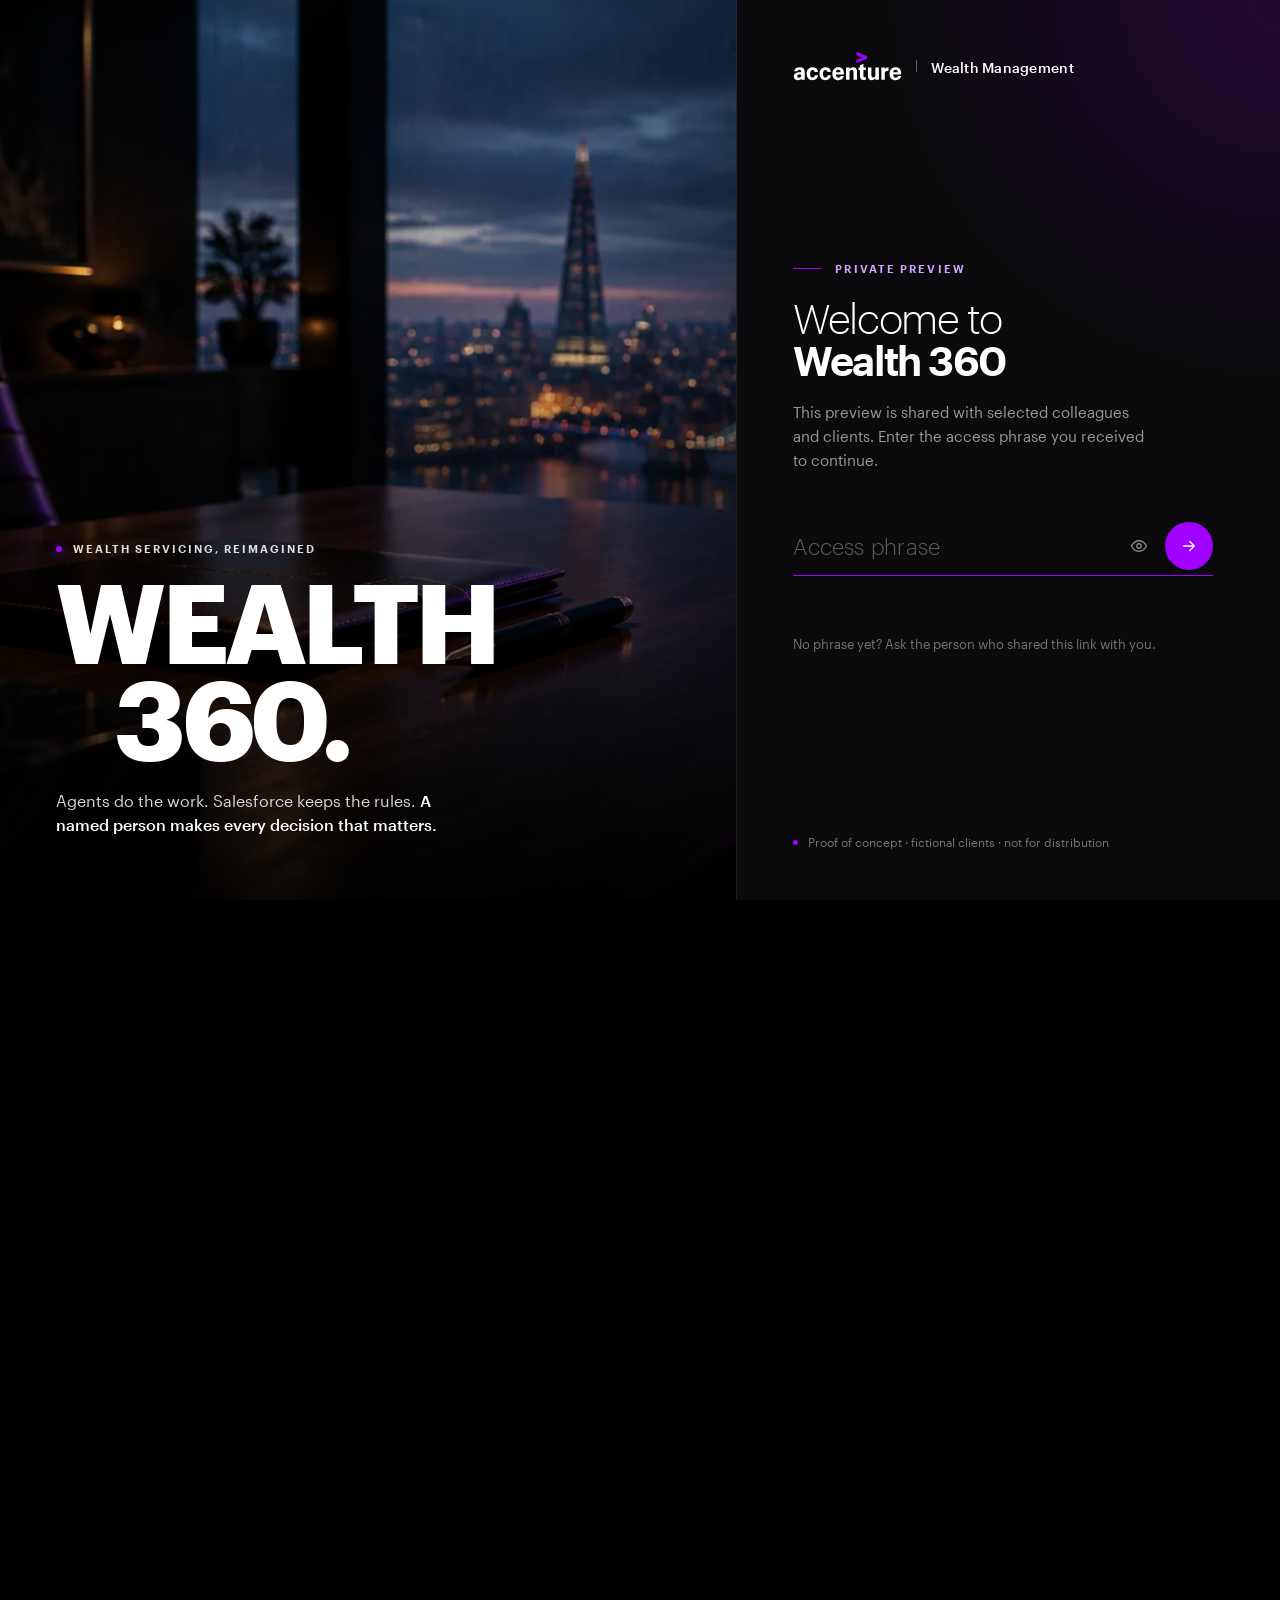
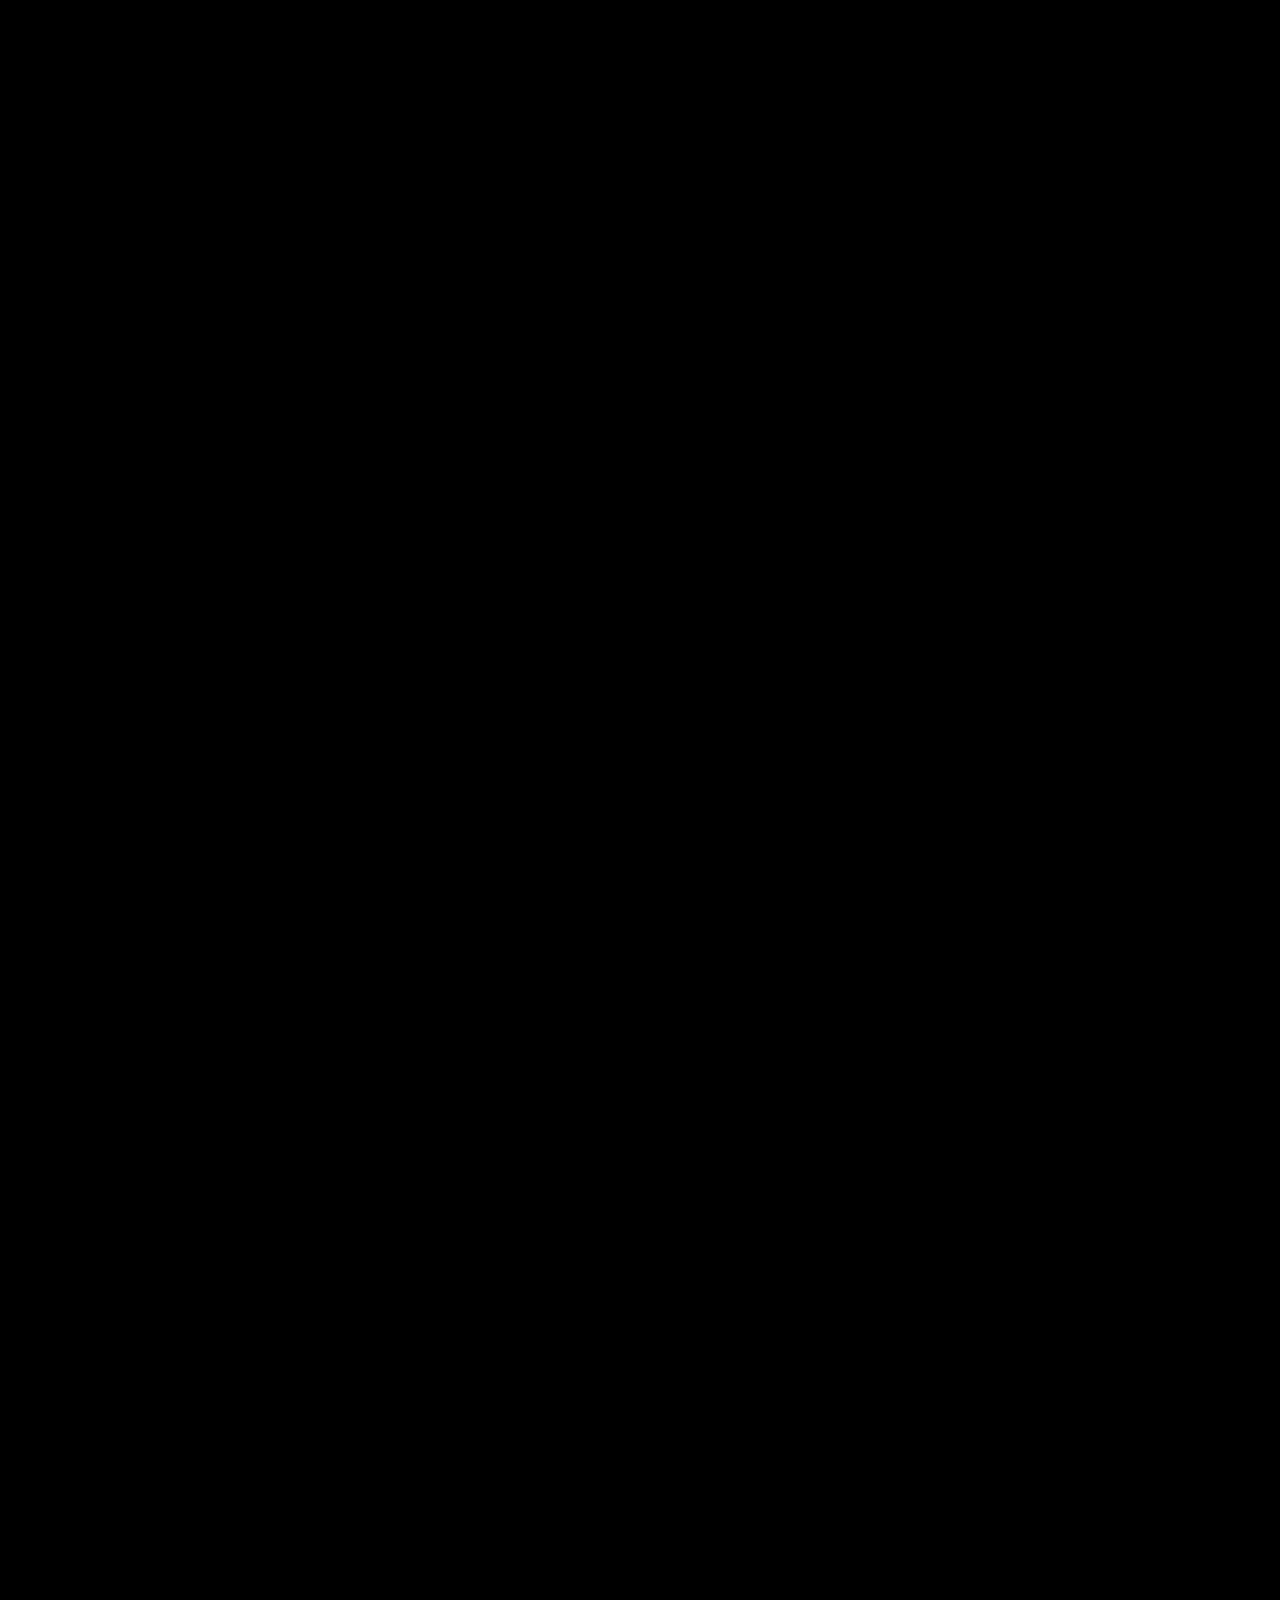
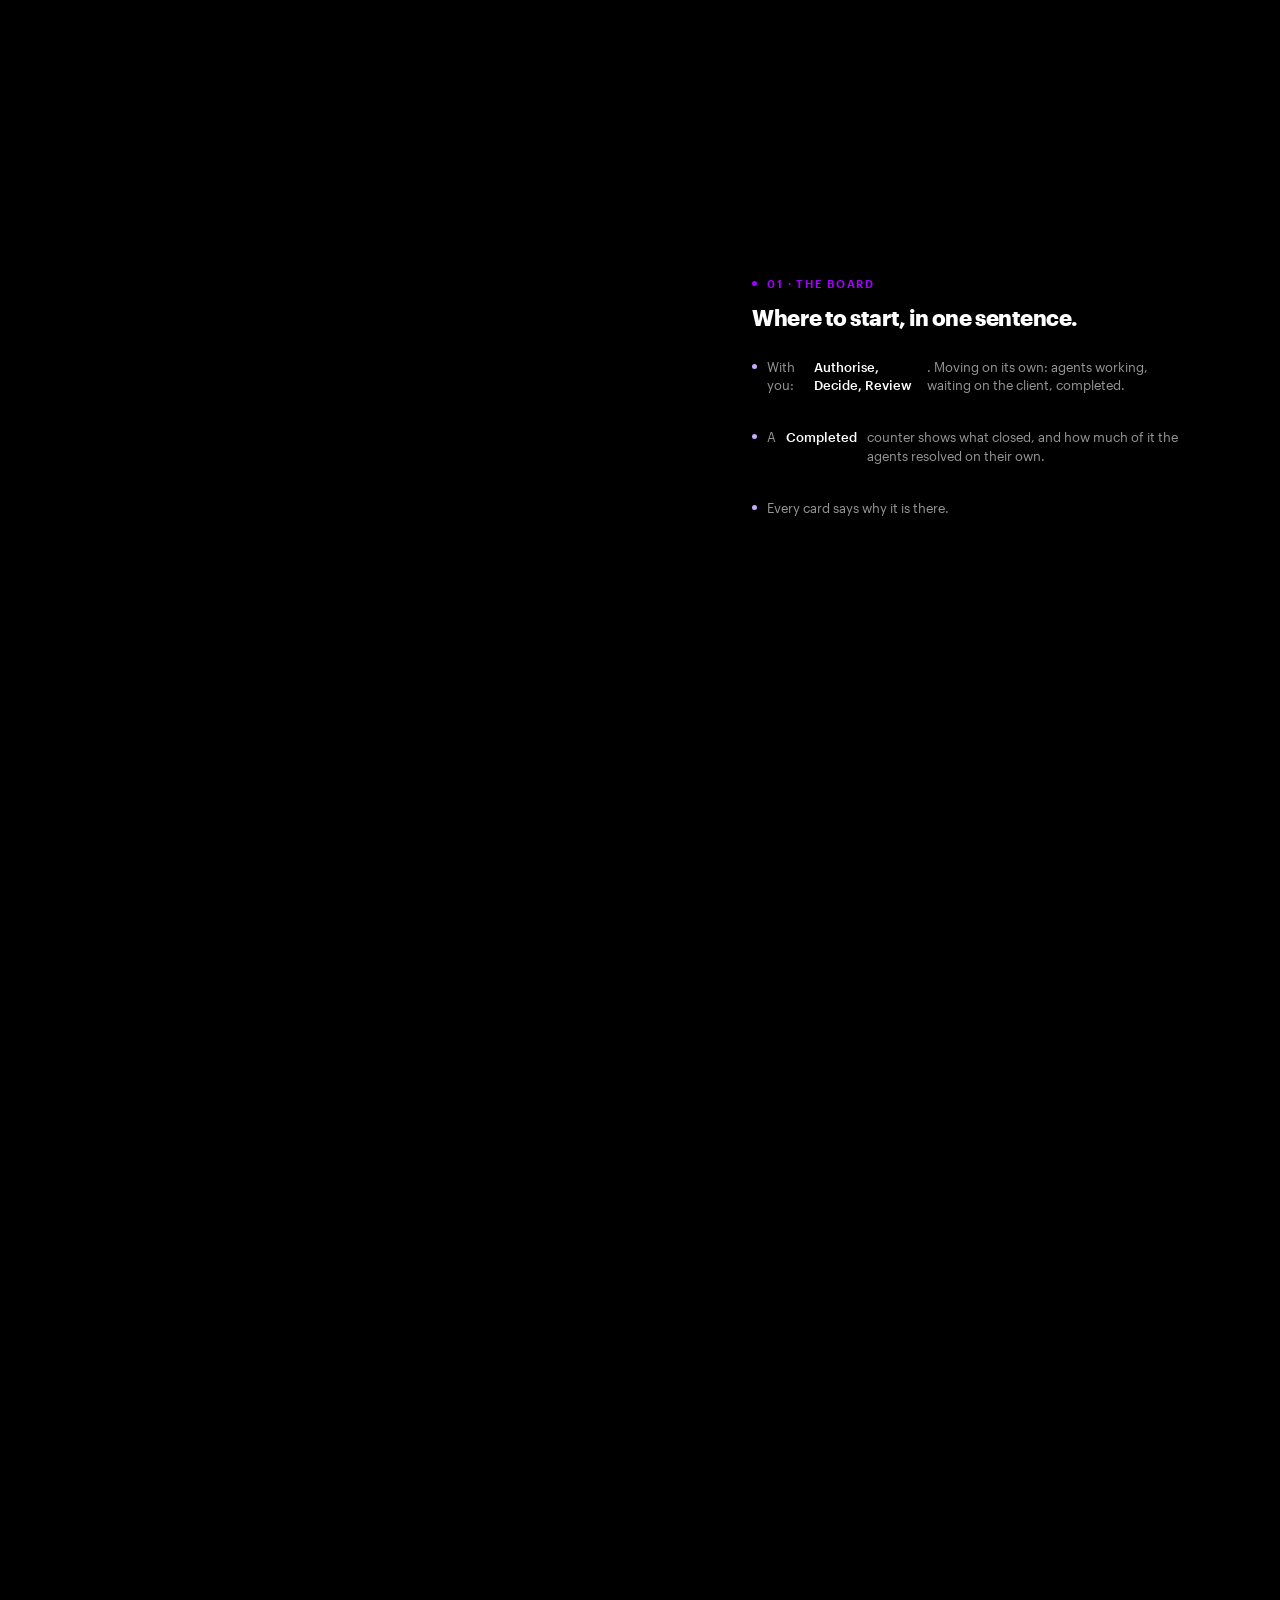
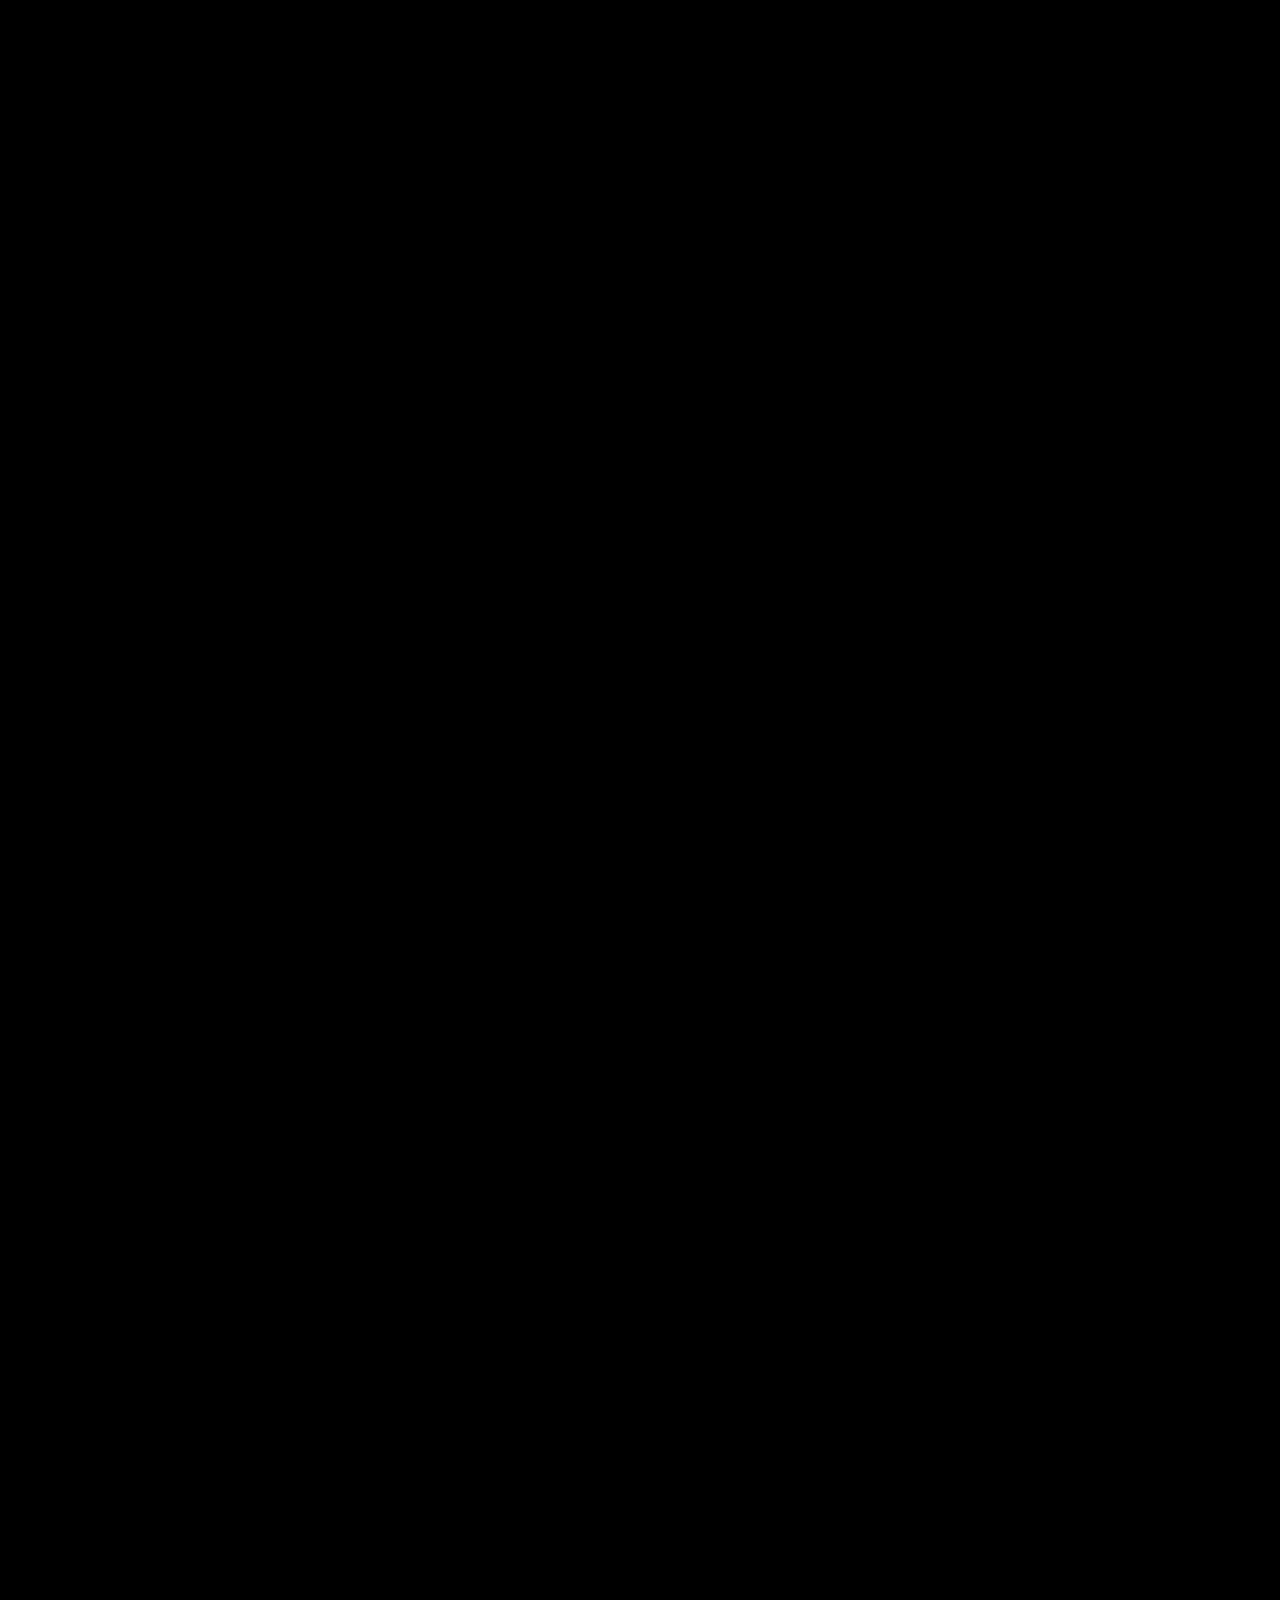
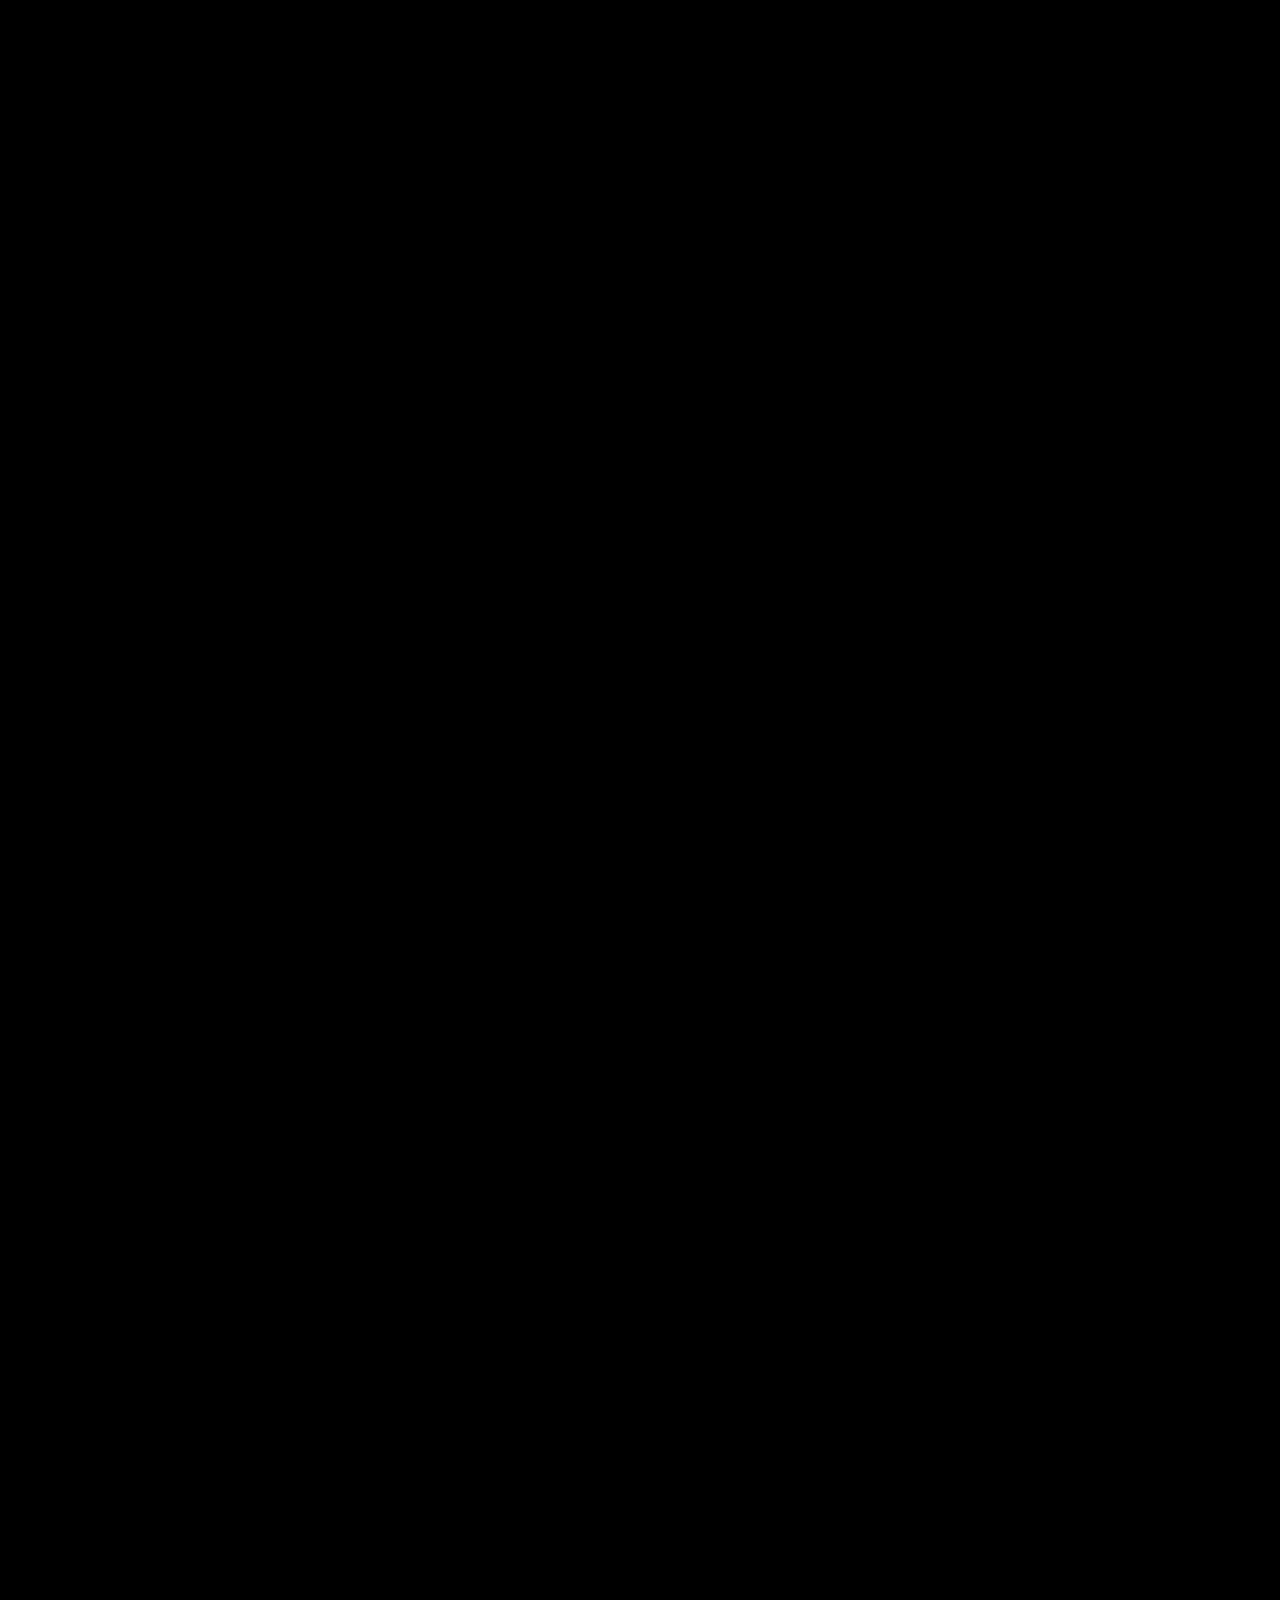
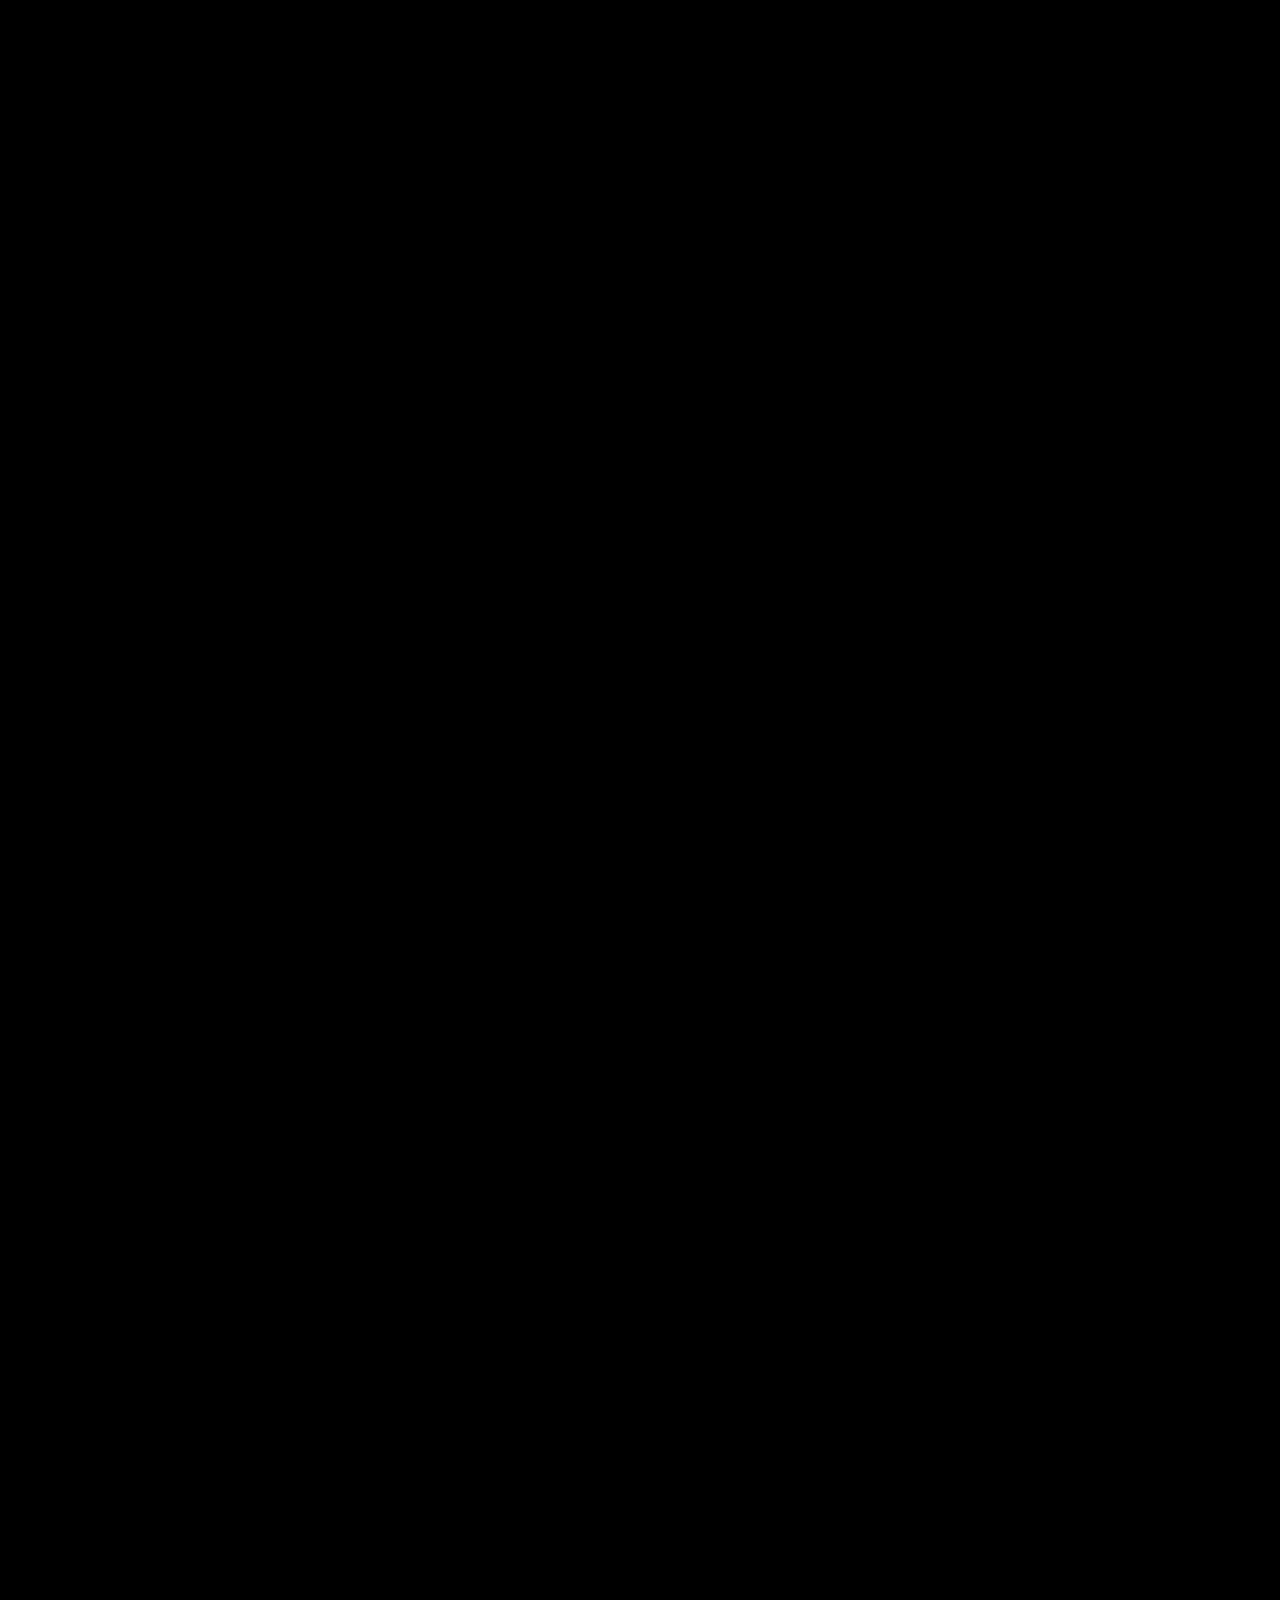
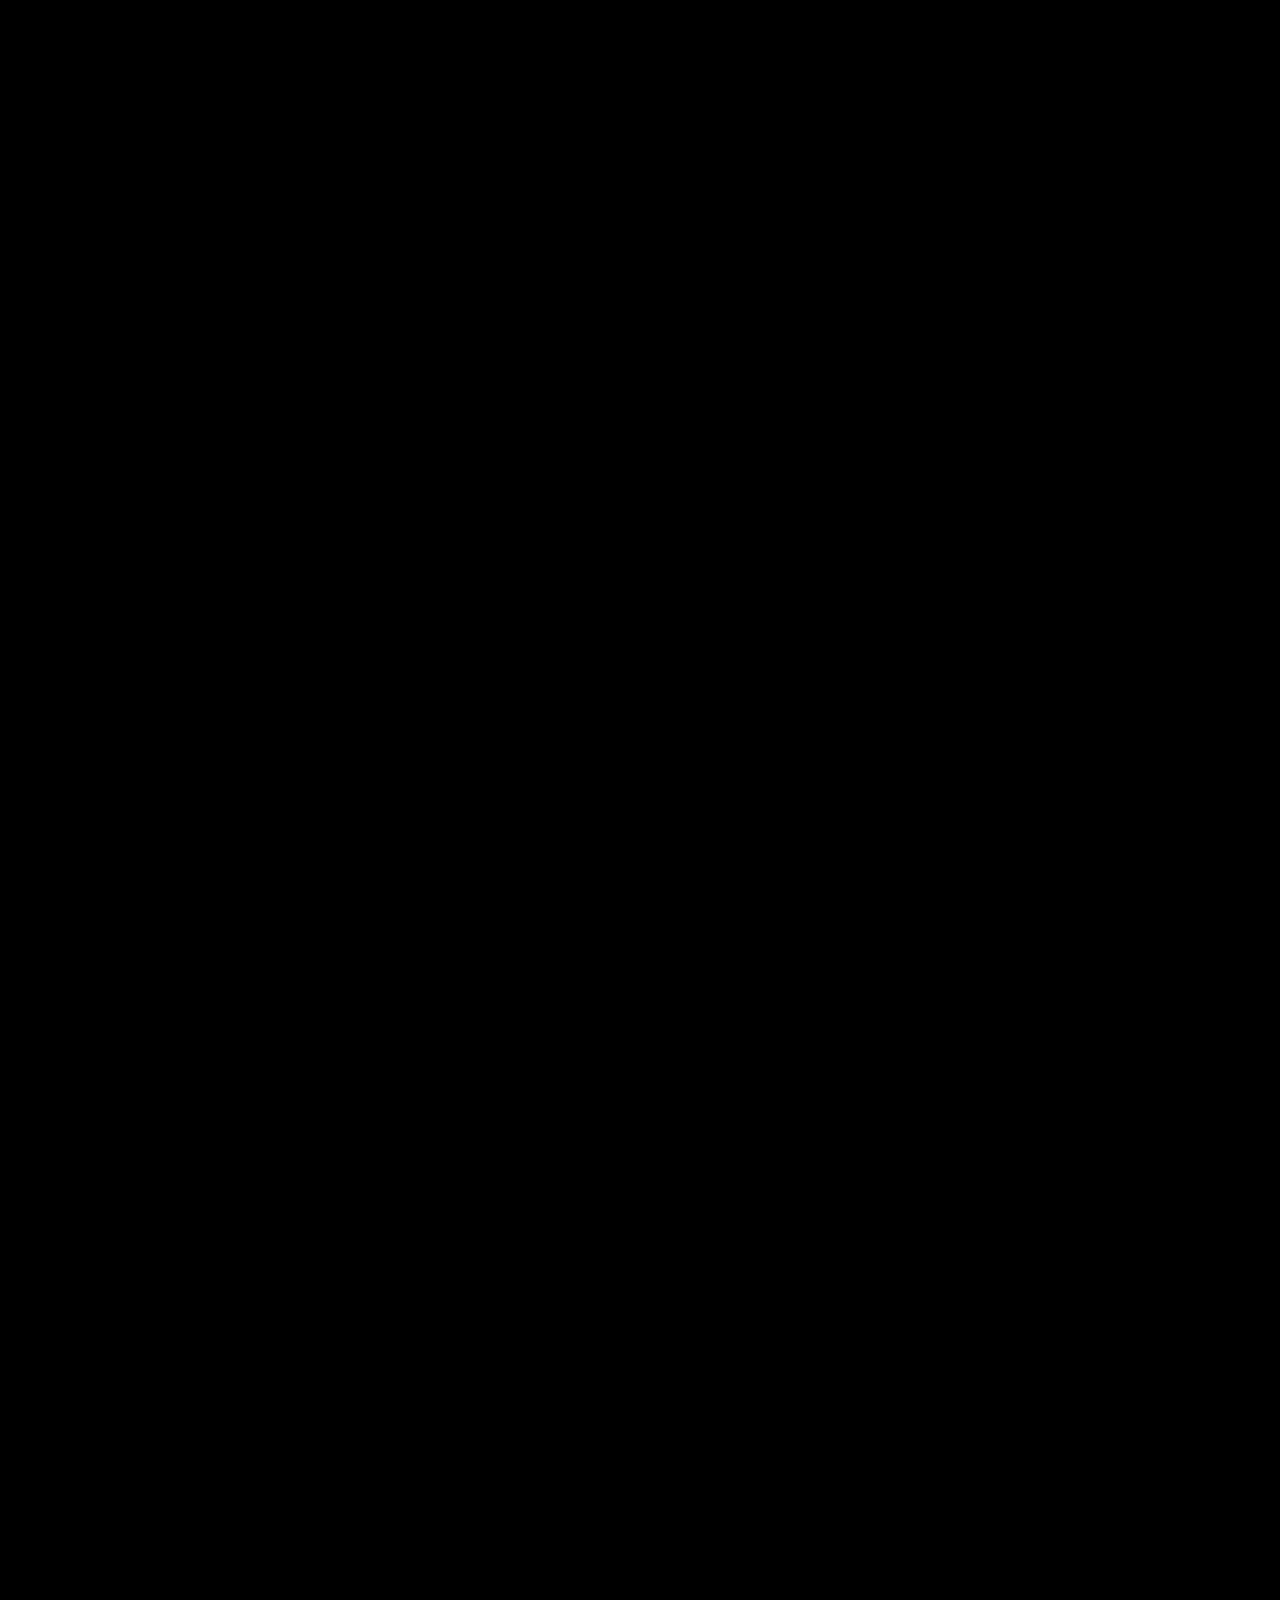
==== commit 9dfb623e: "Site: easy phrase, cinematic unlock, orthogonal architecture diagram Gate panel now overlays a full-" ====
--- a/docs/index.html
+++ b/docs/index.html
@@ -7,9 +7,9 @@
 <link rel="icon" href="ds/favicon.svg" type="image/svg+xml" />
 <meta name="theme-color" content="#0A0A0B" />
 <link rel="stylesheet" href="ds/tokens.css?v=r3" />
-<link rel="stylesheet" href="site.css?v=1" />
+<link rel="stylesheet" href="site.css?v=3" />
 <meta name="robots" content="noindex,nofollow" />
-<script src="gate.js?v=1"></script>
+<script src="gate.js?v=5"></script>
 <title>Wealth 360 · agents do the work, people decide</title>
 <style>
   /* hero film: a slow Higgsfield loop under the title */
@@ -36,10 +36,9 @@
   .ucc .n{font-weight:var(--fw-light);font-size:30px;line-height:.9;letter-spacing:-0.03em;color:var(--idx);font-variant-numeric:tabular-nums}
   .ucc .h{margin:auto 0 0;padding-top:18px;font-weight:var(--fw-bold);font-size:clamp(16px,1.4vw,19px);letter-spacing:-0.02em;line-height:1.15;color:var(--ink)}
   .ucc .p{margin:8px 0 0;font-size:12.5px;line-height:1.5;color:var(--ink-2)}
-  .ucc .tag{margin-top:12px;display:inline-flex;align-items:center;gap:7px;font-size:10px;font-weight:var(--fw-semibold);
-    letter-spacing:.12em;text-transform:uppercase;color:var(--ws)}
-  .ucc .tag::before{content:"";width:6px;height:6px;border-radius:50%;background:currentColor}
-  .ucc .tag.live{color:var(--pass)}
+  .ucc .tag{margin-top:14px;display:flex;align-items:center;gap:12px;font-size:10px;font-weight:var(--fw-semibold);
+    letter-spacing:.16em;text-transform:uppercase;color:var(--accent)}
+  .ucc .tag::before{content:"";width:22px;height:1px;background:currentColor}
   @media(max-width:900px){.ucg{grid-template-columns:repeat(2,1fr)}}
   @media(max-width:560px){.ucg{grid-template-columns:1fr}}
 
@@ -68,13 +67,17 @@
   @media(max-width:860px){.pair{grid-template-columns:1fr}}
 
   /* fences list */
-  .fences{padding:0 var(--rail) clamp(20px,5vh,44px);display:grid;grid-template-columns:repeat(2,1fr);gap:var(--gap);max-width:1240px;margin:0 auto}
-  .fence{display:flex;gap:16px;padding:clamp(18px,2vw,26px);border:1px solid var(--line);background:var(--panel)}
-  .fence .fi{flex:none;width:34px;height:34px;border-radius:50%;background:var(--accent);color:#fff;display:flex;align-items:center;justify-content:center;font-weight:var(--fw-semibold);font-size:13px}
+  .fences{padding:0 var(--rail) clamp(20px,5vh,44px);display:grid;grid-template-columns:repeat(2,1fr);column-gap:clamp(32px,5vw,80px);max-width:1240px;margin:0 auto;width:100%}
+  .fence{display:flex;gap:22px;padding:clamp(22px,2.2vw,30px) 0;border-top:1px solid var(--line)}
+  .fence .fi{flex:none;width:44px;font-weight:var(--fw-light);font-size:34px;line-height:.9;letter-spacing:-0.04em;color:var(--idx);font-variant-numeric:tabular-nums}
   .fence h4{margin:0;font-weight:var(--fw-bold);letter-spacing:-0.02em;font-size:16px;color:var(--ink)}
   .fence p{margin:6px 0 0;font-size:13px;line-height:1.5;color:var(--ink-2)}
   @media(max-width:760px){.fences{grid-template-columns:1fr}}
 
+.band{padding:clamp(56px,9vh,96px) 0 clamp(36px,6vh,64px)}
+  .hl{list-style:none;margin:18px 0 0;padding:0}
+  .hl li{display:grid;grid-template-columns:120px 1fr;gap:16px;padding:12px 0;border-top:1px solid var(--dark-line);font-size:13px;line-height:1.45;color:rgba(241,241,239,.82)}
+  .hl li span{font-size:10px;font-weight:var(--fw-semibold);letter-spacing:.16em;text-transform:uppercase;color:var(--lav);padding-top:2px}
   /* resources */
   .res{padding:0 var(--rail) clamp(20px,5vh,44px);display:grid;grid-template-columns:repeat(3,1fr);gap:var(--gap)}
   .rc{position:relative;display:flex;flex-direction:column;min-height:260px;background:#0E0E10;border:1px solid var(--dark-line);padding:clamp(22px,2.4vw,34px);transition:border-color .3s ease,transform .4s var(--silk)}
@@ -144,7 +147,7 @@
   </section>
 
   <!-- ===================== INTRO STRIP ===================== -->
-  <section class="room reg-light">
+  <section class="reg-light band">
     <div class="sec-rail rv">
       <span class="k">Live in a Salesforce sandbox · <b>fictional clients, real systems</b></span>
       <span class="n">29 October 2026</span>
@@ -245,15 +248,15 @@
       <p class="intro-p">Five journeys, forty nine steps, each with its actor, its stage and its evidence rule, held in Salesforce as custom metadata. <b>Change a rule there, and the agents follow it the next time they run.</b></p>
     </div>
     <div class="ucg">
-      <div class="ucc rv"><span class="n">01</span><p class="h">Money out, released by a person</p><p class="p">Payee, ownership and recent bank changes checked; the release is staged and confirmed by name.</p><span class="tag live">Live</span></div>
-      <div class="ucc rv"><span class="n">02</span><p class="h">A sanctions match on a credit</p><p class="p">The remitter screened against the UK Sanctions List; the funds held in suspense for a person.</p><span class="tag live">Live</span></div>
-      <div class="ucc rv"><span class="n">03</span><p class="h">A change of address, straight through</p><p class="p">From an email and a water bill to an updated record and a confirmation, with no person, only when every fence holds.</p><span class="tag live">Live</span></div>
-      <div class="ucc rv"><span class="n">04</span><p class="h">A request logged by phone</p><p class="p">Logged from the desk, picked up within seconds, handed back when it falls outside the journey's rules.</p><span class="tag live">Live</span></div>
-      <div class="ucc rv"><span class="n">05</span><p class="h">Identity, verified and written back</p><p class="p">A document and liveness check sent by link; the result lands on the client's KYC profile by itself.</p><span class="tag live">Live</span></div>
-      <div class="ucc rv"><span class="n">06</span><p class="h">Reading a document</p><p class="p">Drop a bill on the desk; Claude reads the name, address and date, and files it on the case.</p><span class="tag live">Live</span></div>
-      <div class="ucc rv"><span class="n">07</span><p class="h">A complaint, from email to answer</p><p class="p">Classified, cause found, response drafted, checked, approved and emailed on the bank's letterhead.</p><span class="tag live">Live end to end</span></div>
-      <div class="ucc rv"><span class="n">08</span><p class="h">Everyday actions</p><p class="p">Log a call, book a meeting, add a note: standard Salesforce tasks and events, on the client and the case.</p><span class="tag live">Live</span></div>
-      <div class="ucc rv"><span class="n">09</span><p class="h">A bereavement, handled with care</p><p class="p">Death recorded, accounts on hold, letter approved and sent, a one-to-one booked with the executor.</p><span class="tag live">Live end to end</span></div>
+      <div class="ucc rv"><span class="n">01</span><p class="h">Money out, released by a person</p><p class="p">Payee, ownership and recent bank changes checked; the release is staged and confirmed by name.</p></div>
+      <div class="ucc rv"><span class="n">02</span><p class="h">A sanctions match on a credit</p><p class="p">The remitter screened against the UK Sanctions List; the funds held in suspense for a person.</p></div>
+      <div class="ucc rv"><span class="n">03</span><p class="h">A change of address, straight through</p><p class="p">From an email and a water bill to an updated record and a confirmation, with no person, only when every fence holds.</p></div>
+      <div class="ucc rv"><span class="n">04</span><p class="h">A request logged by phone</p><p class="p">Logged from the desk, picked up within seconds, handed back when it falls outside the journey's rules.</p></div>
+      <div class="ucc rv"><span class="n">05</span><p class="h">Identity, verified and written back</p><p class="p">A document and liveness check sent by link; the result lands on the client's KYC profile by itself.</p></div>
+      <div class="ucc rv"><span class="n">06</span><p class="h">Reading a document</p><p class="p">Drop a bill on the desk; Claude reads the name, address and date, and files it on the case.</p></div>
+      <div class="ucc rv"><span class="n">07</span><p class="h">A complaint, from email to answer</p><p class="p">Classified, cause found, response drafted, checked, approved and emailed on the bank's letterhead.</p><span class="tag">Live, end to end</span></div>
+      <div class="ucc rv"><span class="n">08</span><p class="h">Everyday actions</p><p class="p">Log a call, book a meeting, add a note: standard Salesforce tasks and events, on the client and the case.</p></div>
+      <div class="ucc rv"><span class="n">09</span><p class="h">A bereavement, handled with care</p><p class="p">Death recorded, accounts on hold, letter approved and sent, a one-to-one booked with the executor.</p><span class="tag">Live, end to end</span></div>
     </div>
   </section>
 
@@ -300,7 +303,7 @@
         <div class="lc" style="margin:0;max-width:none">
           <div class="lc-head"><span class="lt"><span class="dot"></span>What the person sees while the agents work</span></div>
           <p class="lc-cap" style="margin-top:12px">The live bereavement case, sped up ten times: the progress bar fills and each agent step lands on the Activity tab with its time, until the case comes back to the relationship manager for approval. <b>Nothing on screen is mocked.</b></p>
-          <div class="lc-through"><span class="lc-chip"><span class="cd"></span>Case agent</span><span class="lc-chip"><span class="cd"></span>Review agent</span><span class="lc-chip"><span class="cd"></span>Death recorded</span><span class="lc-chip"><span class="cd"></span>3 accounts on hold</span><span class="lc-chip"><span class="cd"></span>Letter and meeting proposed</span></div>
+          <ul class="hl"><li><span>Case agent</span>Reads, finds the accounts, records the death</li><li><span>Salesforce</span>Checks the proof, holds three accounts</li><li><span>Review agent</span>Passes the case first time</li><li><span>Person</span>Approves the letter, books the meeting</li></ul>
         </div>
       </div>
       <div>
@@ -334,12 +337,12 @@
       <p class="intro-p">The agents run as their own identity, with their own permissions. Whatever an agent is told, <b>Salesforce refuses what it is not allowed to do.</b></p>
     </div>
     <div class="fences">
-      <div class="fence rv"><span class="fi">1</span><div><h4>No agent can decide</h4><p>Stage, confirm, approve and release belong to people. The agent identity cannot call them, and Salesforce rejects them if it tries.</p></div></div>
-      <div class="fence rv"><span class="fi">2</span><div><h4>Staged, shown, confirmed</h4><p>A decision is staged first and shown back as a plan. It runs only on confirmation, behind a single-use token, recorded against the person.</p></div></div>
-      <div class="fence rv"><span class="fi">3</span><div><h4>Straight through only when clean</h4><p>A change of address completes without a person only at level one, with identity verified on file, an address match and no money moving.</p></div></div>
-      <div class="fence rv"><span class="fi">4</span><div><h4>A death is recorded only with proof</h4><p>Accounts go on hold only when a death certificate is on the case, the date is real, and the deceased is the client or a recorded relative.</p></div></div>
-      <div class="fence rv"><span class="fi">5</span><div><h4>Drafts wait for a person</h4><p>Agents send only document requests and address confirmations, to allowlisted addresses. Every other letter waits for a person's release.</p></div></div>
-      <div class="fence rv"><span class="fi">6</span><div><h4>Switches and limits</h4><p>An admin app controls which journeys the agents may work, their working hours and a daily spend cap, and records every run.</p></div></div>
+      <div class="fence rv"><span class="fi">01</span><div><h4>No agent can decide</h4><p>Stage, confirm, approve and release belong to people. The agent identity cannot call them, and Salesforce rejects them if it tries.</p></div></div>
+      <div class="fence rv"><span class="fi">02</span><div><h4>Staged, shown, confirmed</h4><p>A decision is staged first and shown back as a plan. It runs only on confirmation, behind a single-use token, recorded against the person.</p></div></div>
+      <div class="fence rv"><span class="fi">03</span><div><h4>Straight through only when clean</h4><p>A change of address completes without a person only at level one, with identity verified on file, an address match and no money moving.</p></div></div>
+      <div class="fence rv"><span class="fi">04</span><div><h4>A death is recorded only with proof</h4><p>Accounts go on hold only when a death certificate is on the case, the date is real, and the deceased is the client or a recorded relative.</p></div></div>
+      <div class="fence rv"><span class="fi">05</span><div><h4>Drafts wait for a person</h4><p>Agents send only document requests and address confirmations, to allowlisted addresses. Every other letter waits for a person's release.</p></div></div>
+      <div class="fence rv"><span class="fi">06</span><div><h4>Switches and limits</h4><p>An admin app controls which journeys the agents may work, their working hours and a daily spend cap, and records every run.</p></div></div>
     </div>
   </section>
 
@@ -354,31 +357,34 @@
       </div>
     </div>
     <div class="uh-exhibit">
-      <svg viewBox="0 0 1000 430" role="img" aria-label="Architecture: the relationship manager in Claude, the Wealth 360 plugin and desk, two MCP connectors, Salesforce Financial Services Cloud, outside check services, and the agent runner.">
-        <defs><marker id="ah" viewBox="0 0 10 10" refX="9" refY="5" markerWidth="7" markerHeight="7" orient="auto"><path d="M0 0L10 5L0 10z" class="ax-arrow"/></marker>
-        <marker id="ahe" viewBox="0 0 10 10" refX="9" refY="5" markerWidth="7" markerHeight="7" orient="auto"><path d="M0 0L10 5L0 10z" class="ax-arrow em"/></marker></defs>
-        <text x="20" y="22" class="ax-k">People</text>
-        <rect x="20" y="34" width="290" height="74" class="ax-box"/><text x="38" y="64" class="ax-t">Relationship manager in Claude</text><text x="38" y="86" class="ax-s">Cowork or Code, the Wealth 360 plugin</text>
-        <rect x="20" y="128" width="290" height="74" class="ax-box emph"/><text x="38" y="158" class="ax-emtxt">The desk</text><text x="38" y="180" class="ax-s">A live page: board, cases, decisions</text>
-        <line x1="165" y1="108" x2="165" y2="126" class="ax-line" marker-end="url(#ah)"/>
-        <text x="370" y="22" class="ax-k">Connectors (MCP)</text>
-        <rect x="370" y="34" width="270" height="74" class="ax-box"/><text x="388" y="64" class="ax-t">Wealth 360</text><text x="388" y="86" class="ax-s">Salesforce hosted, 27 tools, as the person</text>
-        <rect x="370" y="128" width="270" height="74" class="ax-box"/><text x="388" y="158" class="ax-t">Wealth 360 Checks</text><text x="388" y="180" class="ax-s">Outside checks, results written back</text>
-        <line x1="310" y1="150" x2="368" y2="80" class="ax-line" marker-end="url(#ah)"/><line x1="310" y1="165" x2="368" y2="165" class="ax-line" marker-end="url(#ah)"/>
-        <text x="700" y="22" class="ax-k">Systems</text>
-        <rect x="700" y="34" width="280" height="168" class="ax-box emph"/><text x="718" y="64" class="ax-emtxt">Salesforce Financial Services Cloud</text>
-        <text x="718" y="90" class="ax-s">Journeys and rules as metadata</text><text x="718" y="110" class="ax-s">Cases, KYC profile, accounts, events</text><text x="718" y="130" class="ax-s">Decision gate and audit trail</text><text x="718" y="150" class="ax-s">Email in and out, on the letterhead</text><text x="718" y="170" class="ax-s">Platform event: a case changed</text>
-        <line x1="640" y1="71" x2="698" y2="71" class="ax-line" marker-end="url(#ah)"/><line x1="640" y1="165" x2="698" y2="165" class="ax-line" marker-end="url(#ah)"/>
-        <text x="370" y="262" class="ax-k">Outside checks</text>
-        <rect x="370" y="274" width="128" height="56" class="ax-box sys"/><text x="384" y="300" class="ax-t">UK Sanctions</text><text x="384" y="318" class="ax-s">screening</text>
-        <rect x="512" y="274" width="128" height="56" class="ax-box sys"/><text x="526" y="300" class="ax-t">Payee check</text><text x="526" y="318" class="ax-s">open banking</text>
-        <rect x="370" y="344" width="128" height="56" class="ax-box sys"/><text x="384" y="370" class="ax-t">Identity</text><text x="384" y="388" class="ax-s">document, liveness</text>
-        <rect x="512" y="344" width="128" height="56" class="ax-box sys"/><text x="526" y="370" class="ax-t">Address</text><text x="526" y="388" class="ax-s">postcode lookup</text>
-        <line x1="505" y1="202" x2="505" y2="272" class="ax-line" marker-end="url(#ah)"/>
-        <text x="20" y="262" class="ax-k">Agents</text>
-        <rect x="20" y="274" width="290" height="126" class="ax-box"/><text x="38" y="304" class="ax-t">Agent runner, its own identity</text><text x="38" y="326" class="ax-s">Case agent: works the steps, cites evidence</text><text x="38" y="346" class="ax-s">Review agent: checks in a fresh context</text><text x="38" y="366" class="ax-s">Woken by the platform event in seconds</text><text x="38" y="386" class="ax-s">Never stages, approves or releases</text>
-        <path d="M310 300 C 600 300, 640 250, 760 204" class="ax-line" marker-end="url(#ahe)" style="stroke:var(--accent)"/>
-        <path d="M310 330 L 368 310" class="ax-line" marker-end="url(#ah)"/>
+      <svg viewBox="0 0 1000 452" role="img" aria-label="Architecture in three tiers. In Claude: the relationship manager opens the desk. Agents and connectors: the agent runner and the desk use the Wealth 360 connector; the desk also uses Wealth 360 Checks, which calls UK sanctions, payee, identity and address services. System of record: both connectors read and write Salesforce Financial Services Cloud, which wakes the agent runner with a platform event.">
+        <defs><marker id="ah" viewBox="0 0 10 10" refX="10" refY="5" markerWidth="6" markerHeight="6" orient="auto"><path d="M0 1L10 5L0 9z" class="ax-arrow"/></marker>
+        <marker id="ahe" viewBox="0 0 10 10" refX="10" refY="5" markerWidth="6" markerHeight="6" orient="auto"><path d="M0 1L10 5L0 9z" class="ax-arrow em"/></marker></defs>
+        <line x1="0" y1="138" x2="1000" y2="138" class="ax-rule"/><line x1="0" y1="282" x2="1000" y2="282" class="ax-rule"/>
+        <text x="0" y="30" class="ax-k">In Claude</text>
+        <text x="0" y="174" class="ax-k">Agents and</text><text x="0" y="189" class="ax-k">connectors</text>
+        <text x="0" y="318" class="ax-k">System of</text><text x="0" y="333" class="ax-k">record</text>
+        <rect x="130" y="22" width="210" height="76" class="ax-box"/><text x="148" y="54" class="ax-t">Relationship manager</text><text x="148" y="76" class="ax-s">Cowork or Code, Wealth 360 plugin</text>
+        <rect x="380" y="22" width="210" height="76" class="ax-box emph"/><text x="398" y="54" class="ax-emtxt">The desk</text><text x="398" y="76" class="ax-s">Live page: board, cases, decisions</text>
+        <line x1="340" y1="60" x2="378" y2="60" class="ax-line" marker-end="url(#ah)"/>
+        <rect x="130" y="166" width="210" height="76" class="ax-box"/><text x="148" y="198" class="ax-t">Agent runner</text><text x="148" y="220" class="ax-s">Case and Review agents</text>
+        <rect x="380" y="166" width="210" height="76" class="ax-box"/><text x="398" y="198" class="ax-t">Wealth 360</text><text x="398" y="220" class="ax-s">Salesforce hosted MCP, 27 tools</text>
+        <rect x="630" y="166" width="210" height="76" class="ax-box"/><text x="648" y="198" class="ax-t">Wealth 360 Checks</text><text x="648" y="220" class="ax-s">Outside checks, written back</text>
+        <line x1="485" y1="98" x2="485" y2="164" class="ax-line" marker-end="url(#ah)"/>
+        <path d="M590 60 H735 V164" class="ax-line" marker-end="url(#ah)"/>
+        <line x1="340" y1="204" x2="378" y2="204" class="ax-line" marker-end="url(#ah)"/>
+        <line x1="840" y1="204" x2="878" y2="204" class="ax-line" marker-end="url(#ah)"/>
+        <text x="880" y="174" class="ax-k">Services</text>
+        <text x="880" y="196" class="ax-s">UK Sanctions</text><text x="880" y="214" class="ax-s">Payee check</text><text x="880" y="232" class="ax-s">Identity</text><text x="880" y="250" class="ax-s">Address</text>
+        <line x1="485" y1="242" x2="485" y2="308" class="ax-line" marker-end="url(#ah)"/>
+        <line x1="735" y1="242" x2="735" y2="308" class="ax-line" marker-end="url(#ah)"/>
+        <line x1="235" y1="310" x2="235" y2="244" class="ax-line em" marker-end="url(#ahe)"/>
+        <text x="245" y="272" class="ax-s em">Platform event, in seconds</text>
+        <rect x="130" y="310" width="710" height="120" class="ax-box emph"/>
+        <text x="148" y="342" class="ax-emtxt">Salesforce Financial Services Cloud</text>
+        <text x="148" y="374" class="ax-s">Journeys and rules as metadata</text><text x="148" y="398" class="ax-s">Cases, KYC profile, accounts</text>
+        <text x="398" y="374" class="ax-s">Decision gate and audit trail</text><text x="398" y="398" class="ax-s">Email in and out, on the letterhead</text>
+        <text x="648" y="374" class="ax-s">Fences: agents never decide</text><text x="648" y="398" class="ax-s">Every read under sharing rules</text>
       </svg>
     </div>
     <div class="uh-cap"><b>Read in place, written under fences.</b> The desk and the agents use the same two connectors. Every read and write runs under Salesforce sharing and permissions; every outside check result lands on the case and, for screening and identity, on the client's KYC profile.</div>
--- a/docs/site.css
+++ b/docs/site.css
@@ -360,7 +360,7 @@
   .uh-exhibit{width:100%;max-width:1040px;margin:clamp(26px,5vh,48px) auto 0;border:1px solid var(--light-line);background:#fff;
     padding:clamp(20px,2.4vw,34px)}
   .uh-exhibit svg{width:100%;height:auto;display:block}
-  .ax-line{stroke:#C9C8C4;stroke-width:1.3;fill:none}
+  .ax-line{stroke:#9A9996;stroke-width:1.2;fill:none}
   .ax-box{fill:#fff;stroke:#141414;stroke-width:1.3}
   .ax-box.sys{fill:#FAFAF9}
   .ax-box.emph{fill:#fff;stroke:var(--accent);stroke-width:1.6}
@@ -368,7 +368,10 @@
   .ax-s{fill:#5C5C5C;font-family:var(--font-sans);font-weight:400;font-size:11px}
   .ax-k{fill:#818180;font-family:var(--font-sans);font-weight:600;font-size:10px;letter-spacing:.11em;text-transform:uppercase}
   .ax-emtxt{fill:var(--accent);font-family:var(--font-sans);font-weight:600;font-size:13px;letter-spacing:-0.01em}
-  .ax-arrow{fill:#141414}
+  .ax-rule{stroke:#EDECE8;stroke-width:1}
+  .ax-line.em{stroke:var(--accent)}
+  .ax-s.em{fill:var(--accent)}
+  .ax-arrow{fill:#9A9996}
   .ax-arrow.em{fill:var(--accent)}
   .uh-cap{width:100%;max-width:1040px;margin:16px auto 0;font-size:12.5px;color:var(--light-ink-2);line-height:1.55}
   .uh-cap b{color:var(--light-ink);font-weight:var(--fw-medium)}
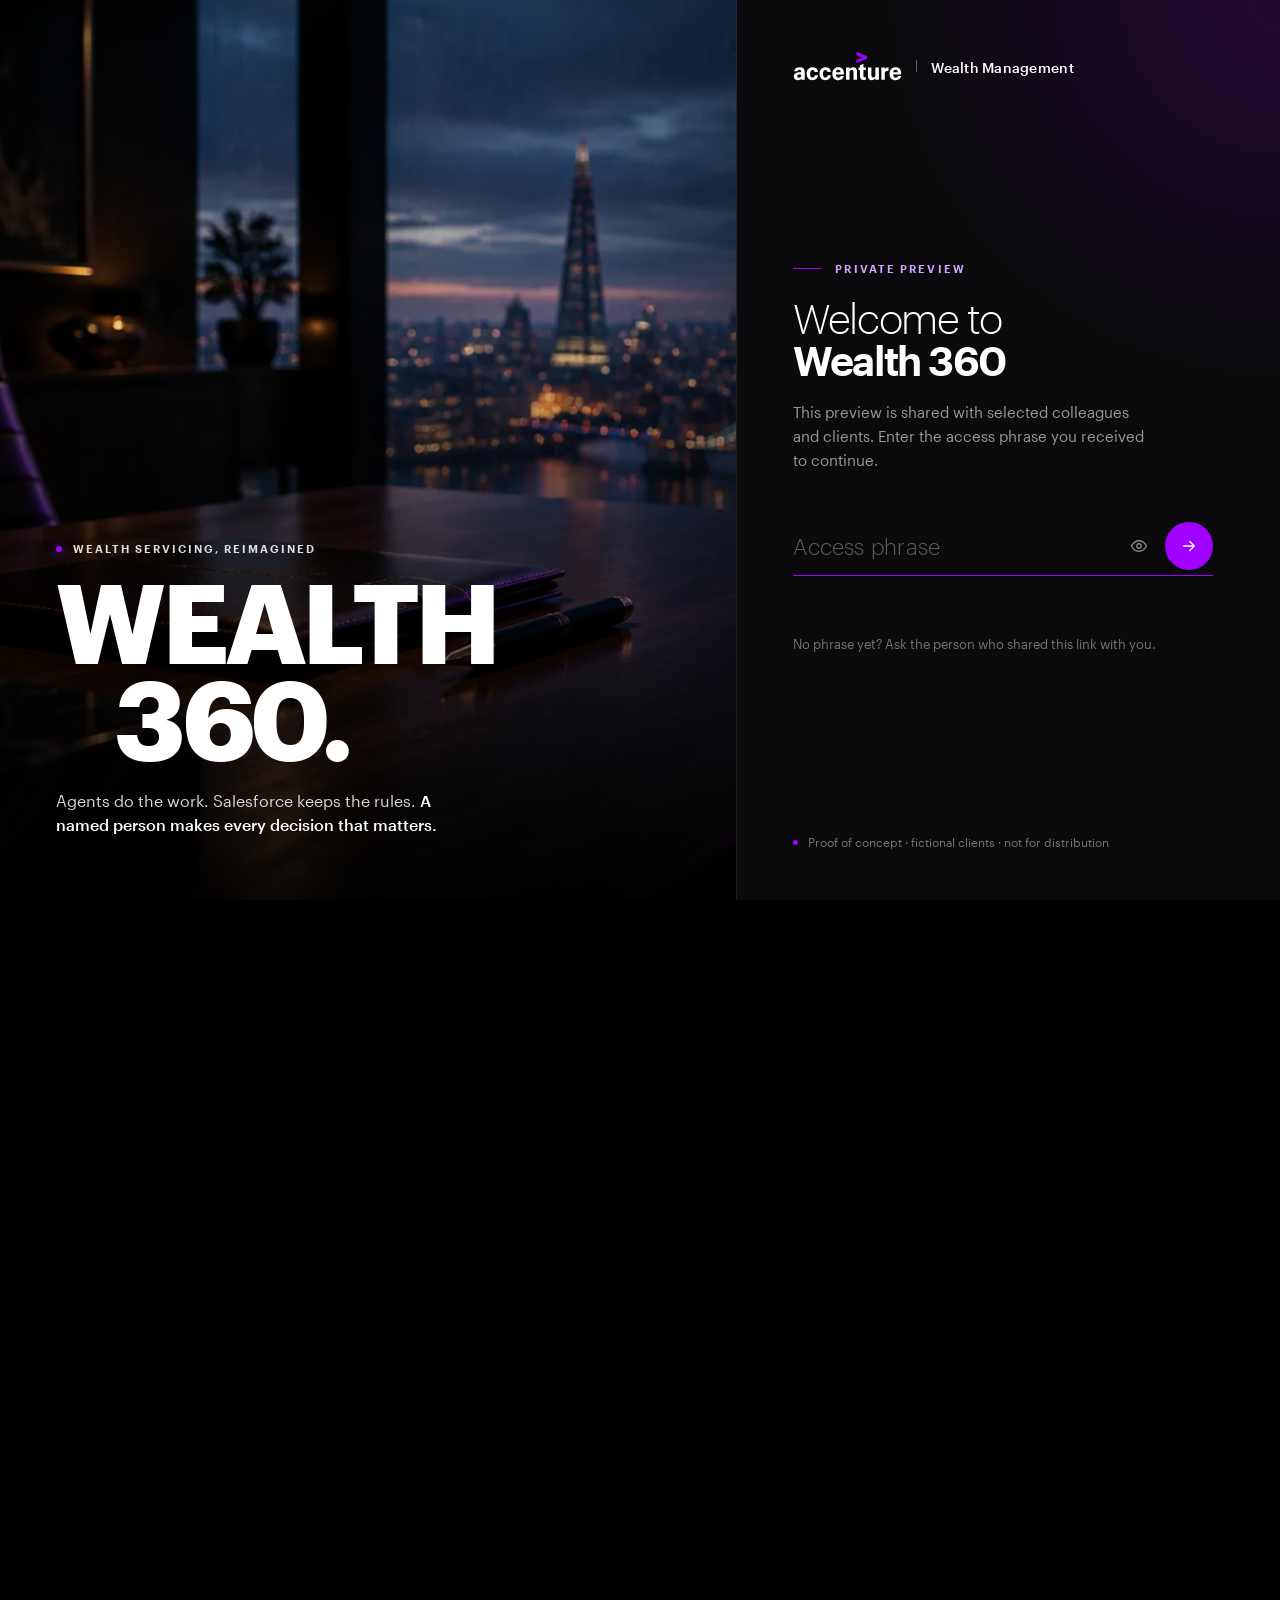
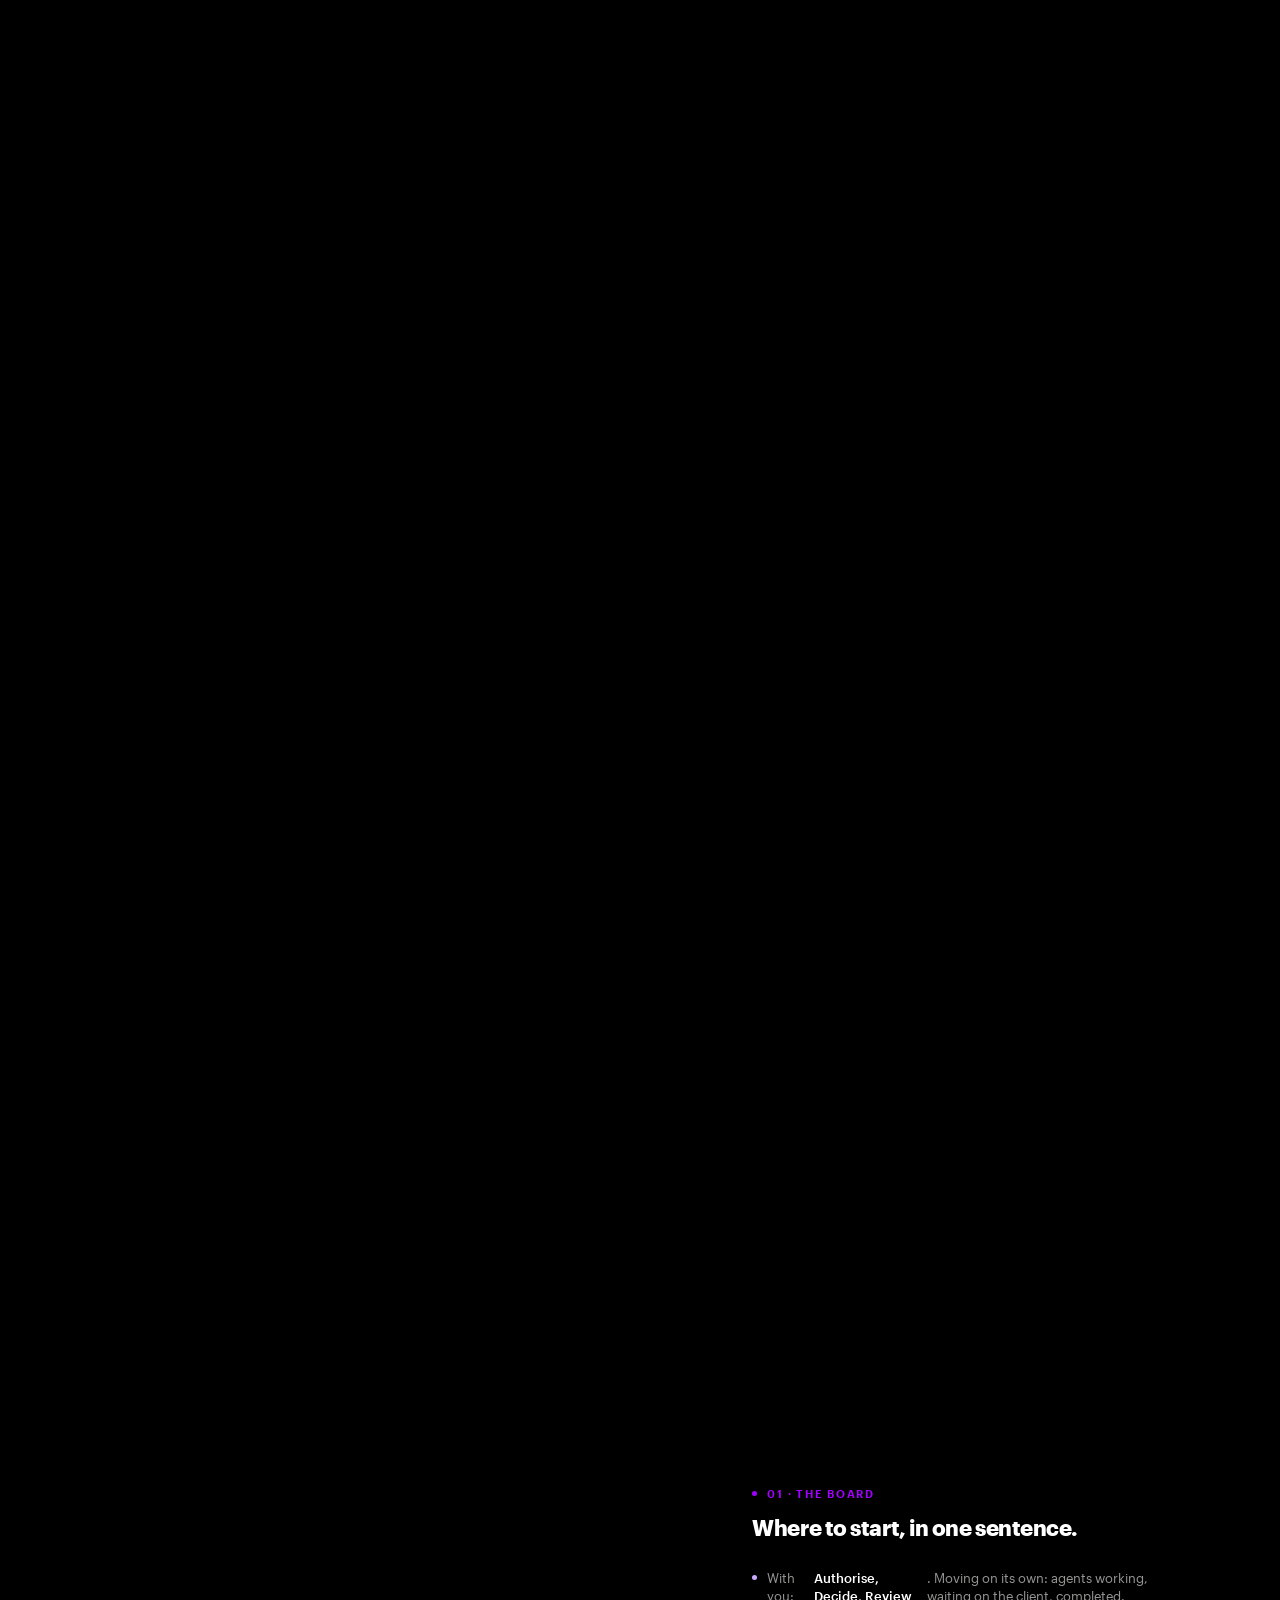
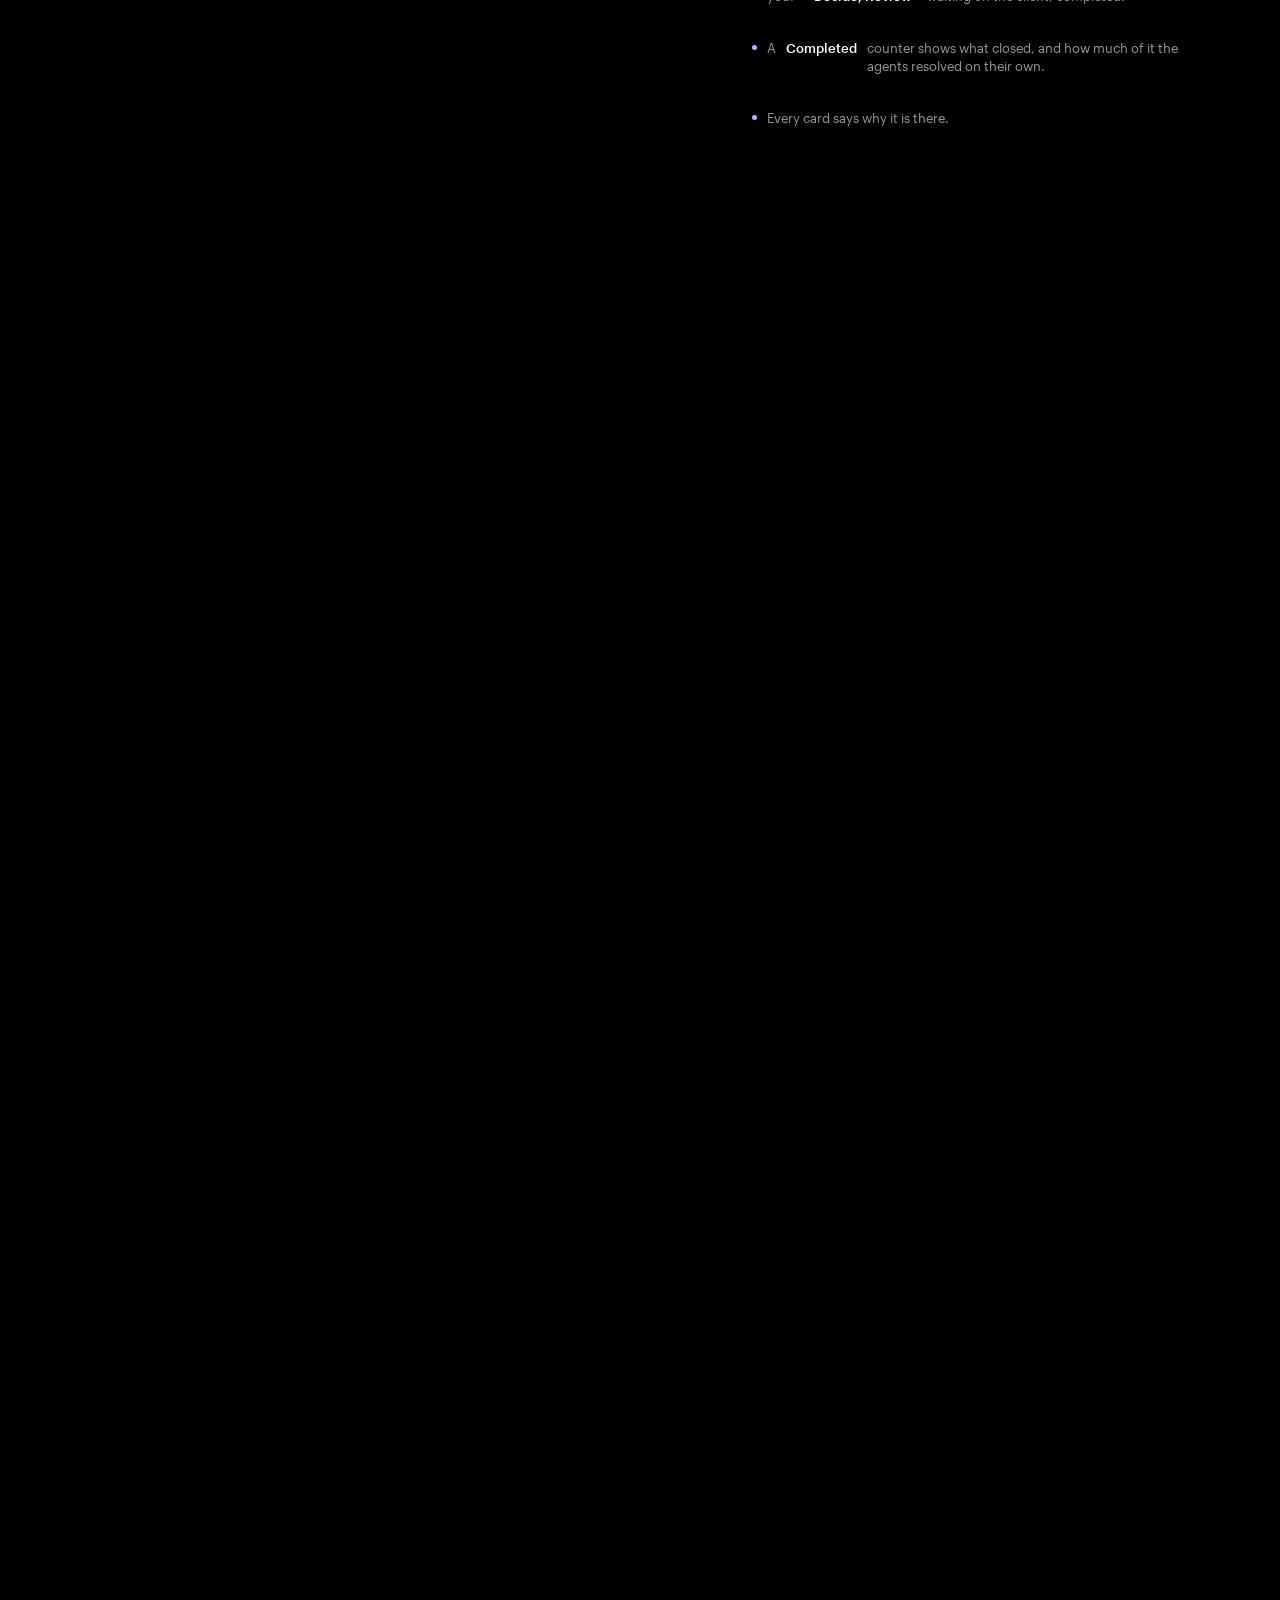
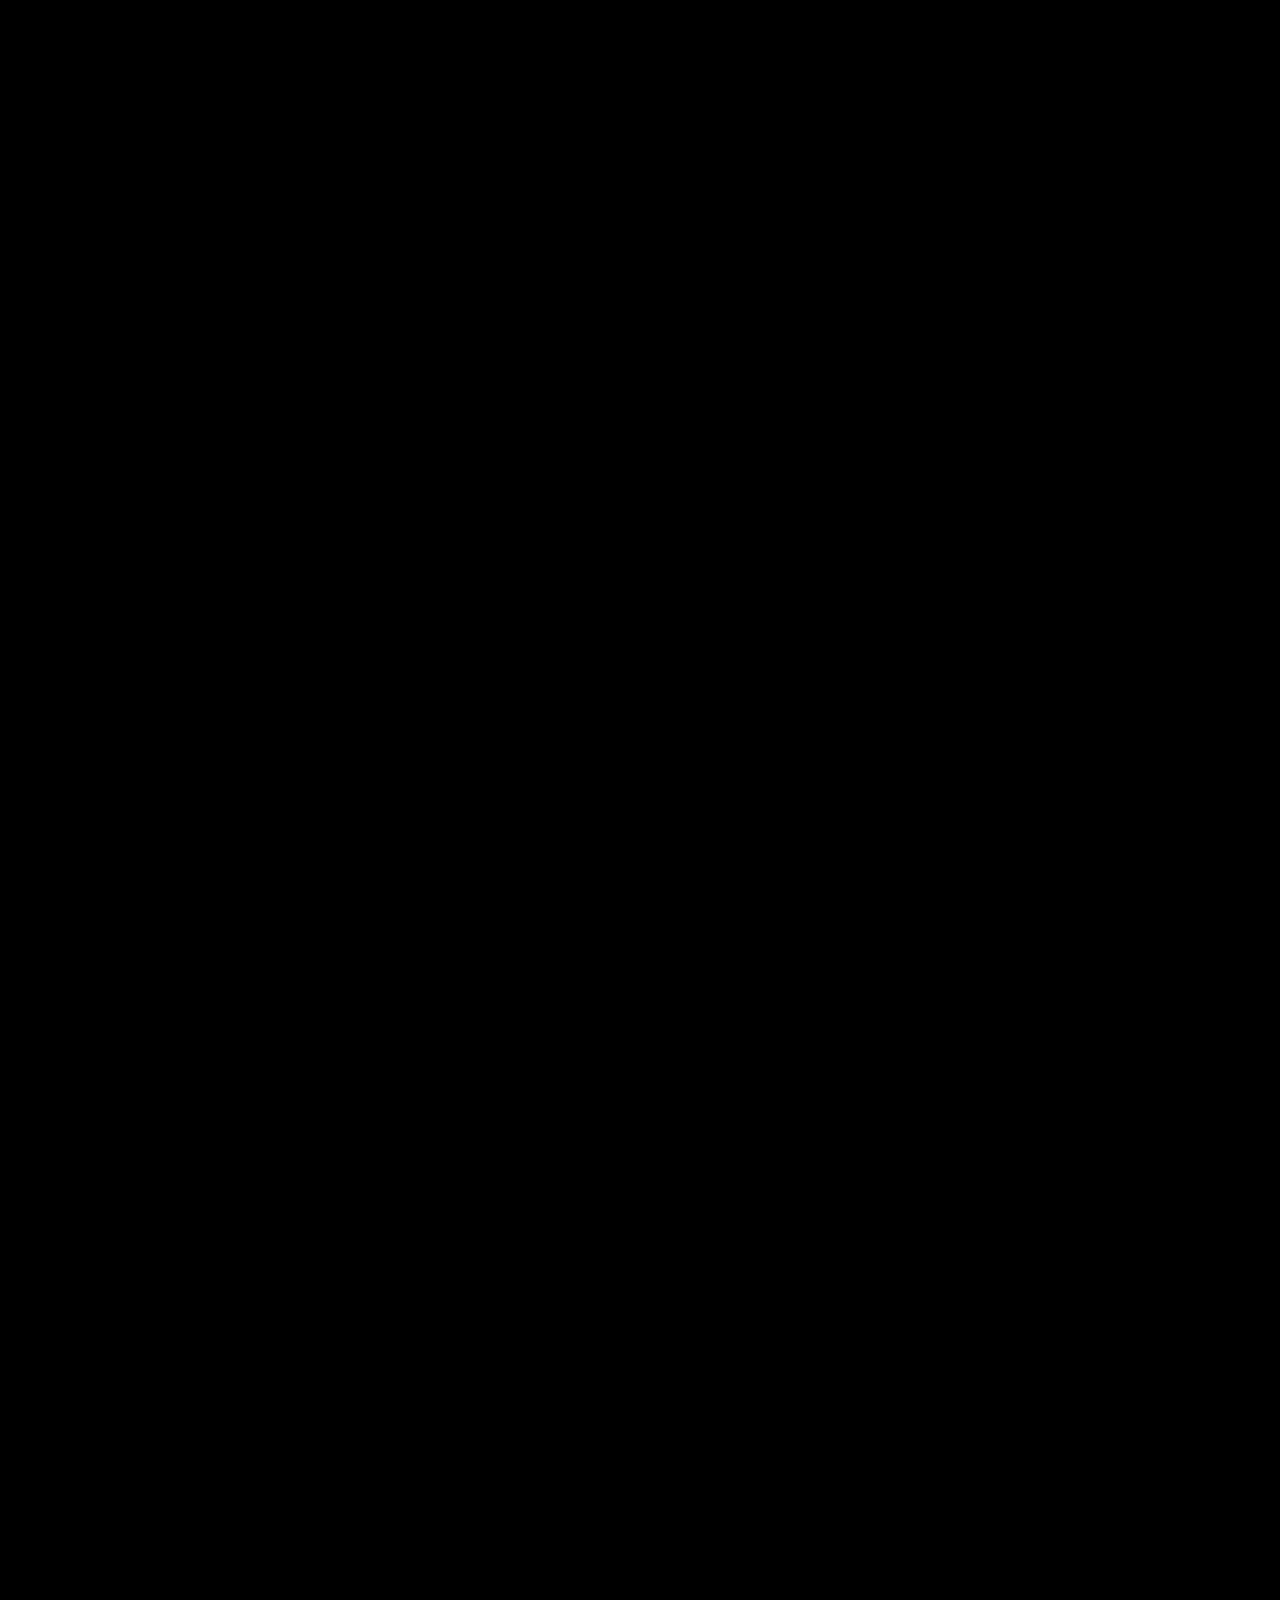
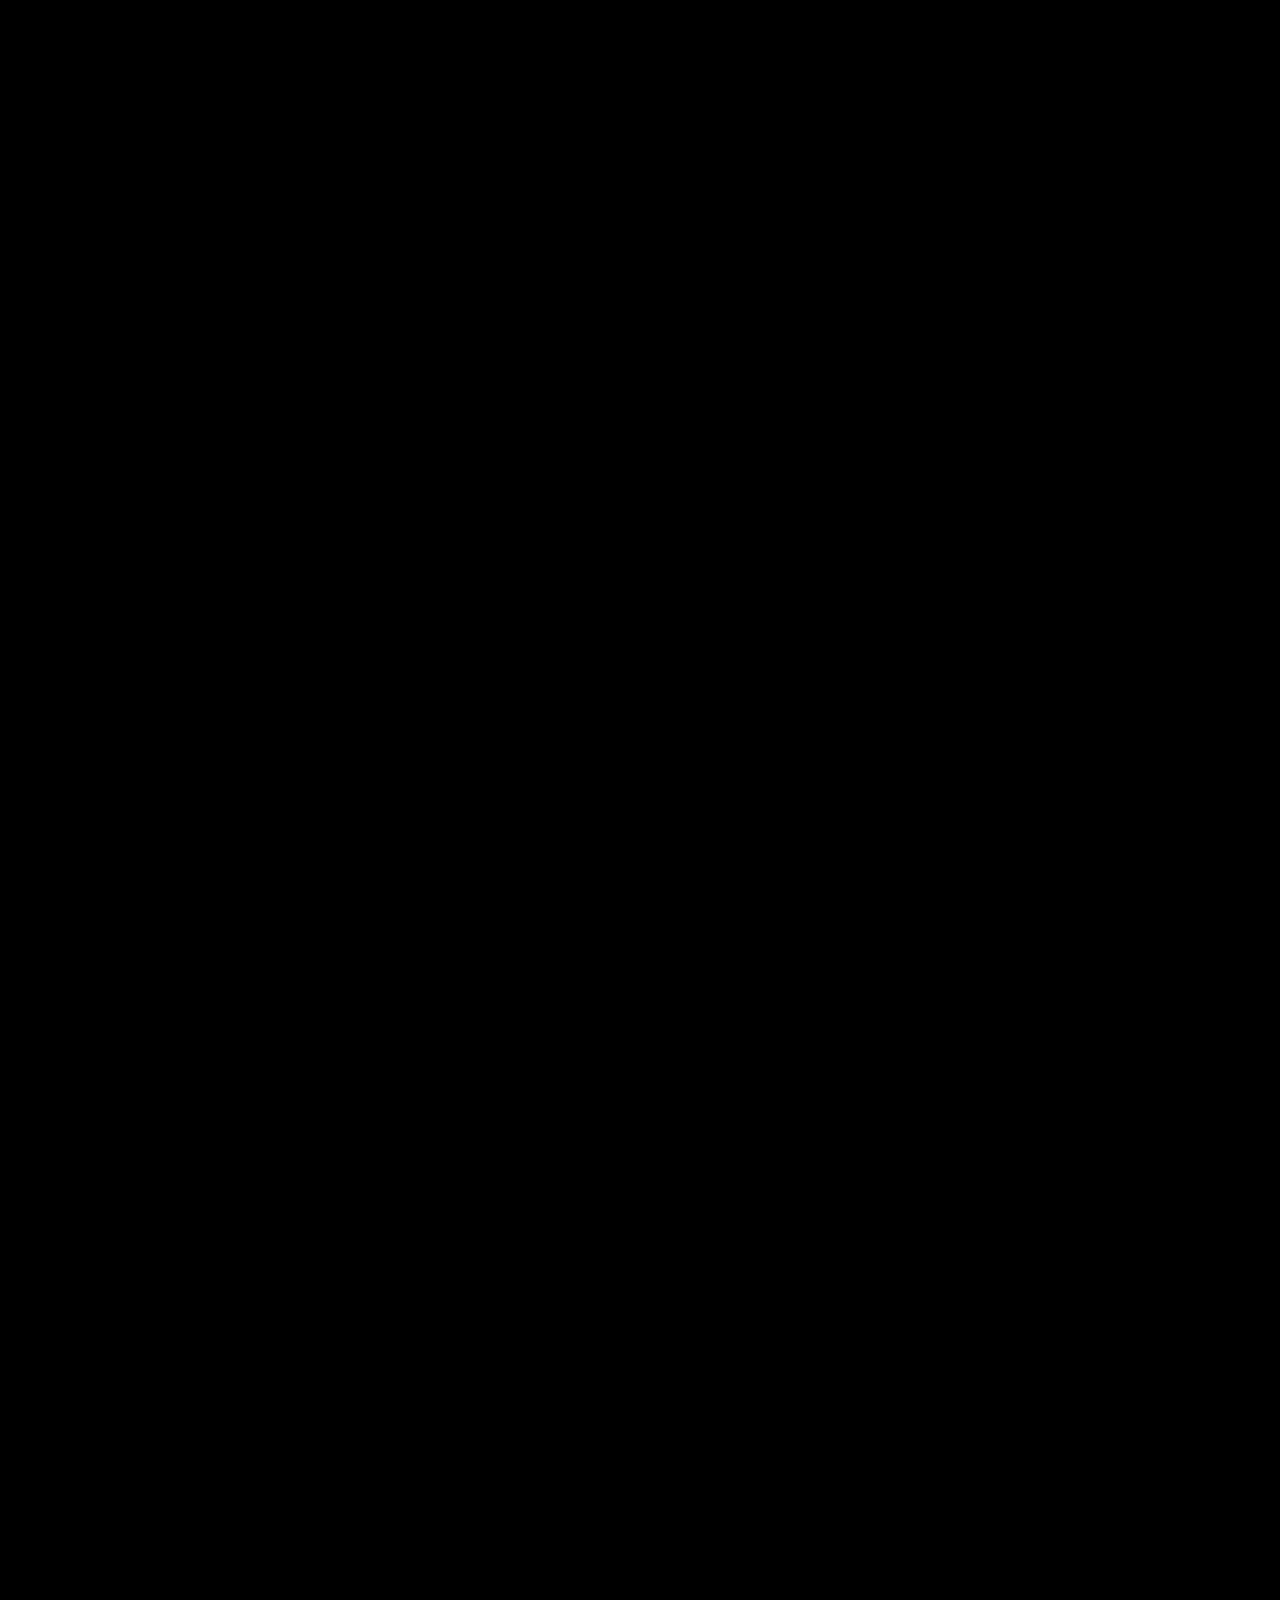
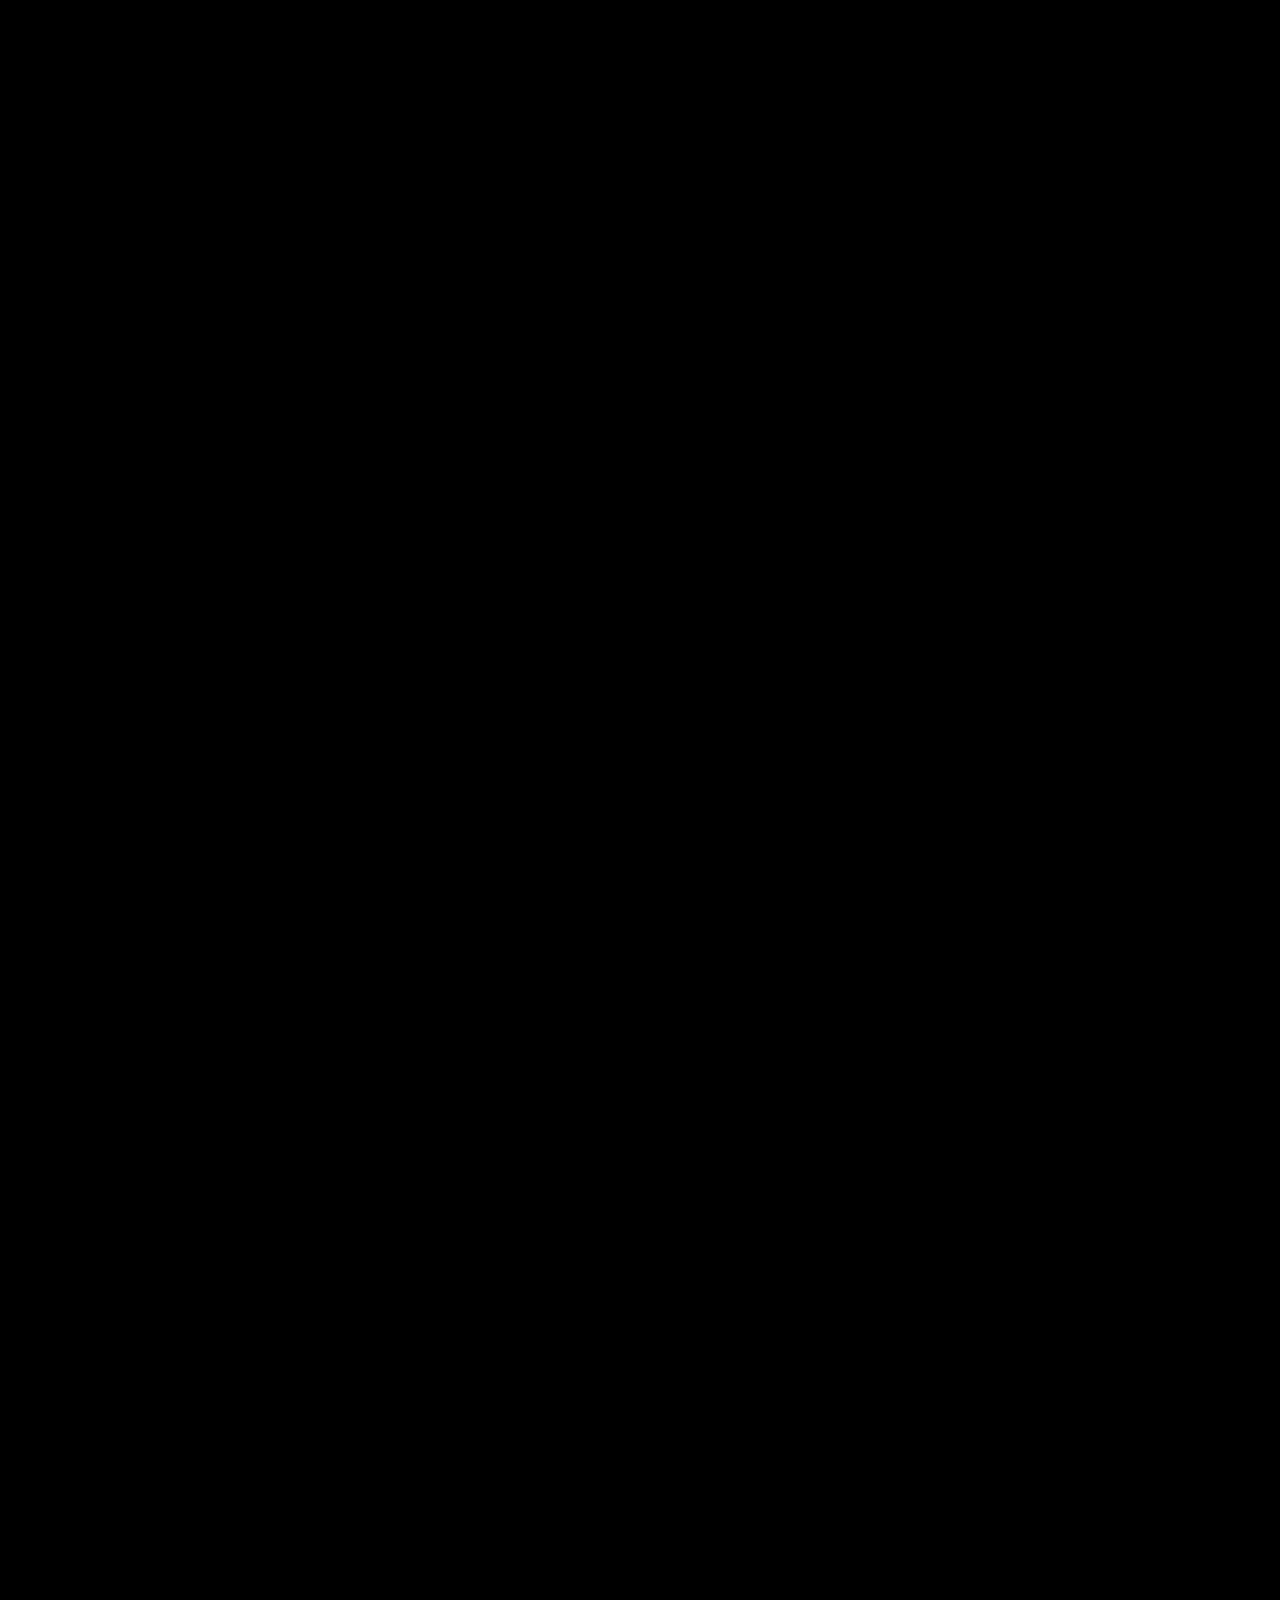
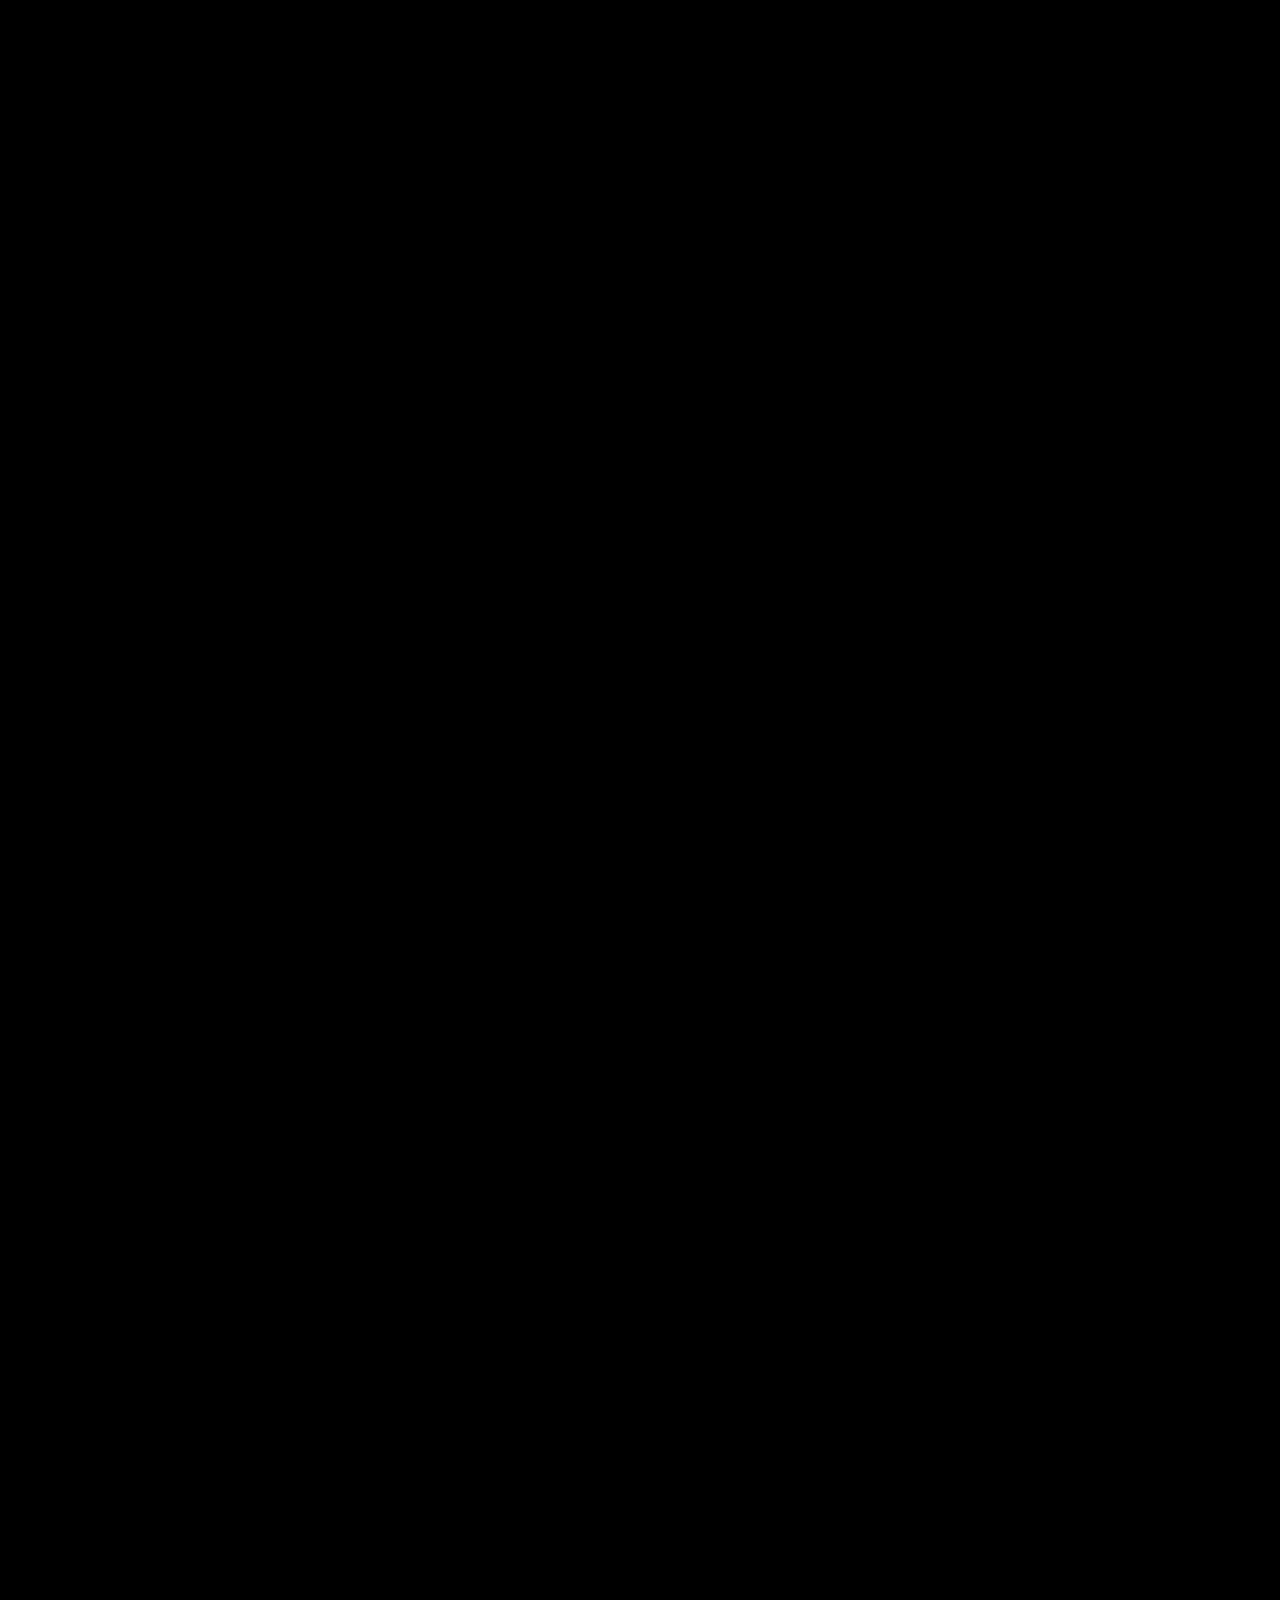
==== commit c9373970: "Site: walkthrough film player, Handbook and User Guide as direct PDF downloads Film streams as HLS (" ====
--- a/docs/index.html
+++ b/docs/index.html
@@ -88,6 +88,29 @@
   .rc .go{margin-top:18px;display:inline-flex;align-items:center;gap:10px;font-size:11px;font-weight:var(--fw-semibold);letter-spacing:.14em;text-transform:uppercase;color:#fff}
   .rc .go svg{width:16px;height:16px;fill:none;stroke:var(--accent);stroke-width:1.9;stroke-linecap:round;stroke-linejoin:round}
   @media(max-width:900px){.res{grid-template-columns:1fr}}
+  .film{all:unset;box-sizing:border-box;cursor:pointer;position:relative;display:block;margin:0 var(--rail) var(--gap);aspect-ratio:21/9;max-height:62vh;width:calc(100% - 2*var(--rail));overflow:hidden;border:1px solid var(--dark-line);background:#000}
+  .film img{position:absolute;inset:0;width:100%;height:100%;object-fit:cover;transition:transform 1.2s var(--silk),filter .6s ease;filter:brightness(.62)}
+  .film:hover img,.film:focus-visible img{transform:scale(1.03);filter:brightness(.75)}
+  .film:focus-visible{outline:2px solid var(--accent);outline-offset:3px}
+  .film-sc{position:absolute;inset:0;background:linear-gradient(90deg,rgba(0,0,0,.85) 0%,rgba(0,0,0,.35) 55%,rgba(0,0,0,0) 100%)}
+  .film-tx{position:absolute;left:clamp(22px,3vw,48px);bottom:clamp(22px,3.4vw,48px);right:30%;display:flex;flex-direction:column;gap:12px}
+  .film .rt{font-size:10.5px;font-weight:var(--fw-semibold);letter-spacing:.16em;text-transform:uppercase;color:var(--lav)}
+  .film-h{font-weight:var(--fw-bold);font-size:clamp(24px,3vw,44px);letter-spacing:-0.03em;line-height:1.04;color:#fff;max-width:18ch;text-wrap:balance}
+  .film-p{font-size:clamp(13px,1.05vw,15px);line-height:1.5;color:rgba(255,255,255,.72);max-width:52ch}
+  .film-play{position:absolute;right:clamp(22px,3vw,48px);bottom:clamp(22px,3.4vw,48px);width:clamp(58px,6vw,84px);height:clamp(58px,6vw,84px);border-radius:50%;background:var(--accent);display:flex;align-items:center;justify-content:center;transition:transform .4s var(--silk),box-shadow .4s ease}
+  .film:hover .film-play{transform:scale(1.07);box-shadow:0 0 0 10px rgba(161,0,255,.18)}
+  .film-play svg{width:38%;height:38%;fill:#fff;transform:translateX(6%)}
+  @media(max-width:700px){.film{aspect-ratio:4/5;max-height:none}.film-tx{right:22px;bottom:110px}.film-sc{background:linear-gradient(0deg,rgba(0,0,0,.9) 0%,rgba(0,0,0,.4) 60%,rgba(0,0,0,.1) 100%)}}
+  .fm{position:fixed;inset:0;z-index:1000;background:rgba(4,4,6,.94);display:flex;flex-direction:column;align-items:center;justify-content:center;padding:max(16px,env(safe-area-inset-top)) max(16px,env(safe-area-inset-right)) max(16px,env(safe-area-inset-bottom)) max(16px,env(safe-area-inset-left));opacity:0;transition:opacity .45s ease}
+  .fm[hidden]{display:none}
+  .fm.on{opacity:1}
+  .fm-bar{width:min(1280px,100%);display:flex;align-items:center;justify-content:space-between;margin-bottom:14px;font-size:11px;font-weight:var(--fw-semibold);letter-spacing:.16em;text-transform:uppercase;color:rgba(255,255,255,.7)}
+  .fm-x{appearance:none;border:1px solid rgba(255,255,255,.2);background:transparent;color:#fff;width:42px;height:42px;border-radius:50%;cursor:pointer;display:flex;align-items:center;justify-content:center;transition:border-color .2s,background .2s}
+  .fm-x:hover,.fm-x:focus-visible{border-color:var(--accent);background:rgba(161,0,255,.15);outline:none}
+  .fm-x svg{width:16px;height:16px;fill:none;stroke:currentColor;stroke-width:1.8;stroke-linecap:round}
+  .fm video{width:min(1280px,100%);max-height:calc(100svh - 120px);aspect-ratio:16/9;background:#000;transform:scale(.97);transition:transform .6s var(--silk)}
+  .fm.on video{transform:none}
+
 </style>
 </head>
 <body>
@@ -399,12 +422,22 @@
         <h2>Everything you need to run the demo.</h2>
       </div>
       <span class="of">Chapter 07 / 07</span>
-      <p class="intro-p">The User Guide walks a relationship manager or presenter through the desk and every use case, step by step. <b>The plugin and its changelog live in this repository.</b></p>
-    </div>
+      <p class="intro-p">The film shows the whole demo in seventeen minutes. The User Guide walks a presenter through it step by step, and the Handbook holds the full design. <b>The plugin and its changelog live in this repository.</b></p>
+    </div>
+    <button class="film rv" type="button" id="filmOpen" aria-label="Play the walkthrough film, 17 minutes">
+      <img src="media/film-poster.jpg" alt="" loading="lazy" />
+      <span class="film-sc"></span>
+      <span class="film-tx"><span class="rt">The walkthrough · 17 min</span><span class="film-h">Watch every use case run, live in the sandbox.</span><span class="film-p">Nine journeys from the client's email to the closed case, with the complaint and the bereavement run end to end.</span></span>
+      <span class="film-play" aria-hidden="true"><svg viewBox="0 0 24 24"><path d="M8 5.5v13l11-6.5z"/></svg></span>
+    </button>
     <div class="res">
-      <a class="rc rv" href="guide/user-guide.pdf" target="_blank" rel="noopener"><span class="rt">User Guide · PDF</span><h3>The User Guide</h3><p>The desk, decisions, all nine use cases, the Salesforce side, email, a demo script and troubleshooting.</p><span class="go">Open the PDF <svg viewBox="0 0 24 24"><path d="M5 12h14M13 6l6 6-6 6"/></svg></span></a>
-      <a class="rc rv" href="guide/index.html"><span class="rt">User Guide · web</span><h3>Read it in the browser</h3><p>The same guide as a web page, with every figure.</p><span class="go">Open the guide <svg viewBox="0 0 24 24"><path d="M5 12h14M13 6l6 6-6 6"/></svg></span></a>
+      <a class="rc rv" href="files/wealth-360-user-guide.pdf" download><span class="rt">User Guide · PDF · 41 pages</span><h3>The User Guide</h3><p>The desk, decisions, all nine use cases, the Salesforce side, email, a demo script and troubleshooting.</p><span class="go">Download <svg viewBox="0 0 24 24"><path d="M12 4v12M6 11l6 6 6-6M5 20h14"/></svg></span></a>
+      <a class="rc rv" href="files/wealth-360-handbook.pdf" download><span class="rt">Handbook · PDF · 73 pages</span><h3>The Handbook</h3><p>The full design: journeys, agents, fences, data model, connectors, operations and the demo review.</p><span class="go">Download <svg viewBox="0 0 24 24"><path d="M12 4v12M6 11l6 6 6-6M5 20h14"/></svg></span></a>
       <a class="rc rv" href="https://github.com/cowork-offering/wealth-360" target="_blank" rel="noopener"><span class="rt">Plugin · version 0.12.0</span><h3>Install the plugin</h3><p>The desk page, the chat skills and the two agents, for Claude Cowork and Claude Code. Needs the two connectors.</p><span class="go">View on GitHub <svg viewBox="0 0 24 24"><path d="M5 12h14M13 6l6 6-6 6"/></svg></span></a>
+    </div>
+    <div class="fm" id="fm" role="dialog" aria-modal="true" aria-label="Wealth 360 walkthrough film" hidden>
+      <div class="fm-bar"><span>Wealth 360 · The walkthrough</span><button type="button" class="fm-x" id="fmClose" aria-label="Close"><svg viewBox="0 0 24 24"><path d="M6 6l12 12M18 6L6 18"/></svg></button></div>
+      <video id="fmv" controls playsinline preload="none" poster="media/film-poster.jpg"></video>
     </div>
   </section>
 
@@ -474,5 +507,39 @@
   })();
 })();
 </script>
+<script>
+/* Walkthrough film: opens in a full-screen player. HLS so the 17 minute film streams in small segments
+   (native in Safari, hls.js elsewhere, loaded only when the film is opened). */
+(function () {
+  var open = document.getElementById('filmOpen'), fm = document.getElementById('fm'), v = document.getElementById('fmv'),
+      x = document.getElementById('fmClose'), SRC = 'film/walkthrough.m3u8', hls = null, ready = false;
+  function attach() {
+    if (ready) { return Promise.resolve(); }
+    ready = true;
+    if (v.canPlayType('application/vnd.apple.mpegurl')) { v.src = SRC; return Promise.resolve(); }
+    return new Promise(function (res) {
+      var sc = document.createElement('script');
+      sc.src = 'https://cdnjs.cloudflare.com/ajax/libs/hls.js/1.5.13/hls.min.js';
+      sc.onload = function () { if (window.Hls && Hls.isSupported()) { hls = new Hls(); hls.loadSource(SRC); hls.attachMedia(v); } else { v.src = SRC; } res(); };
+      sc.onerror = function () { v.src = SRC; res(); };
+      document.head.appendChild(sc);
+    });
+  }
+  function show() {
+    fm.hidden = false; document.documentElement.style.overflow = 'hidden';
+    requestAnimationFrame(function () { fm.classList.add('on'); });
+    attach().then(function () { var p = v.play(); if (p && p.catch) { p.catch(function () {}); } });
+    x.focus();
+  }
+  function hide() {
+    v.pause(); fm.classList.remove('on'); document.documentElement.style.overflow = '';
+    setTimeout(function () { fm.hidden = true; open.focus(); }, 450);
+  }
+  open.addEventListener('click', show);
+  x.addEventListener('click', hide);
+  fm.addEventListener('click', function (e) { if (e.target === fm) { hide(); } });
+  document.addEventListener('keydown', function (e) { if (e.key === 'Escape' && !fm.hidden) { hide(); } });
+})();
+</script>
 </body>
 </html>
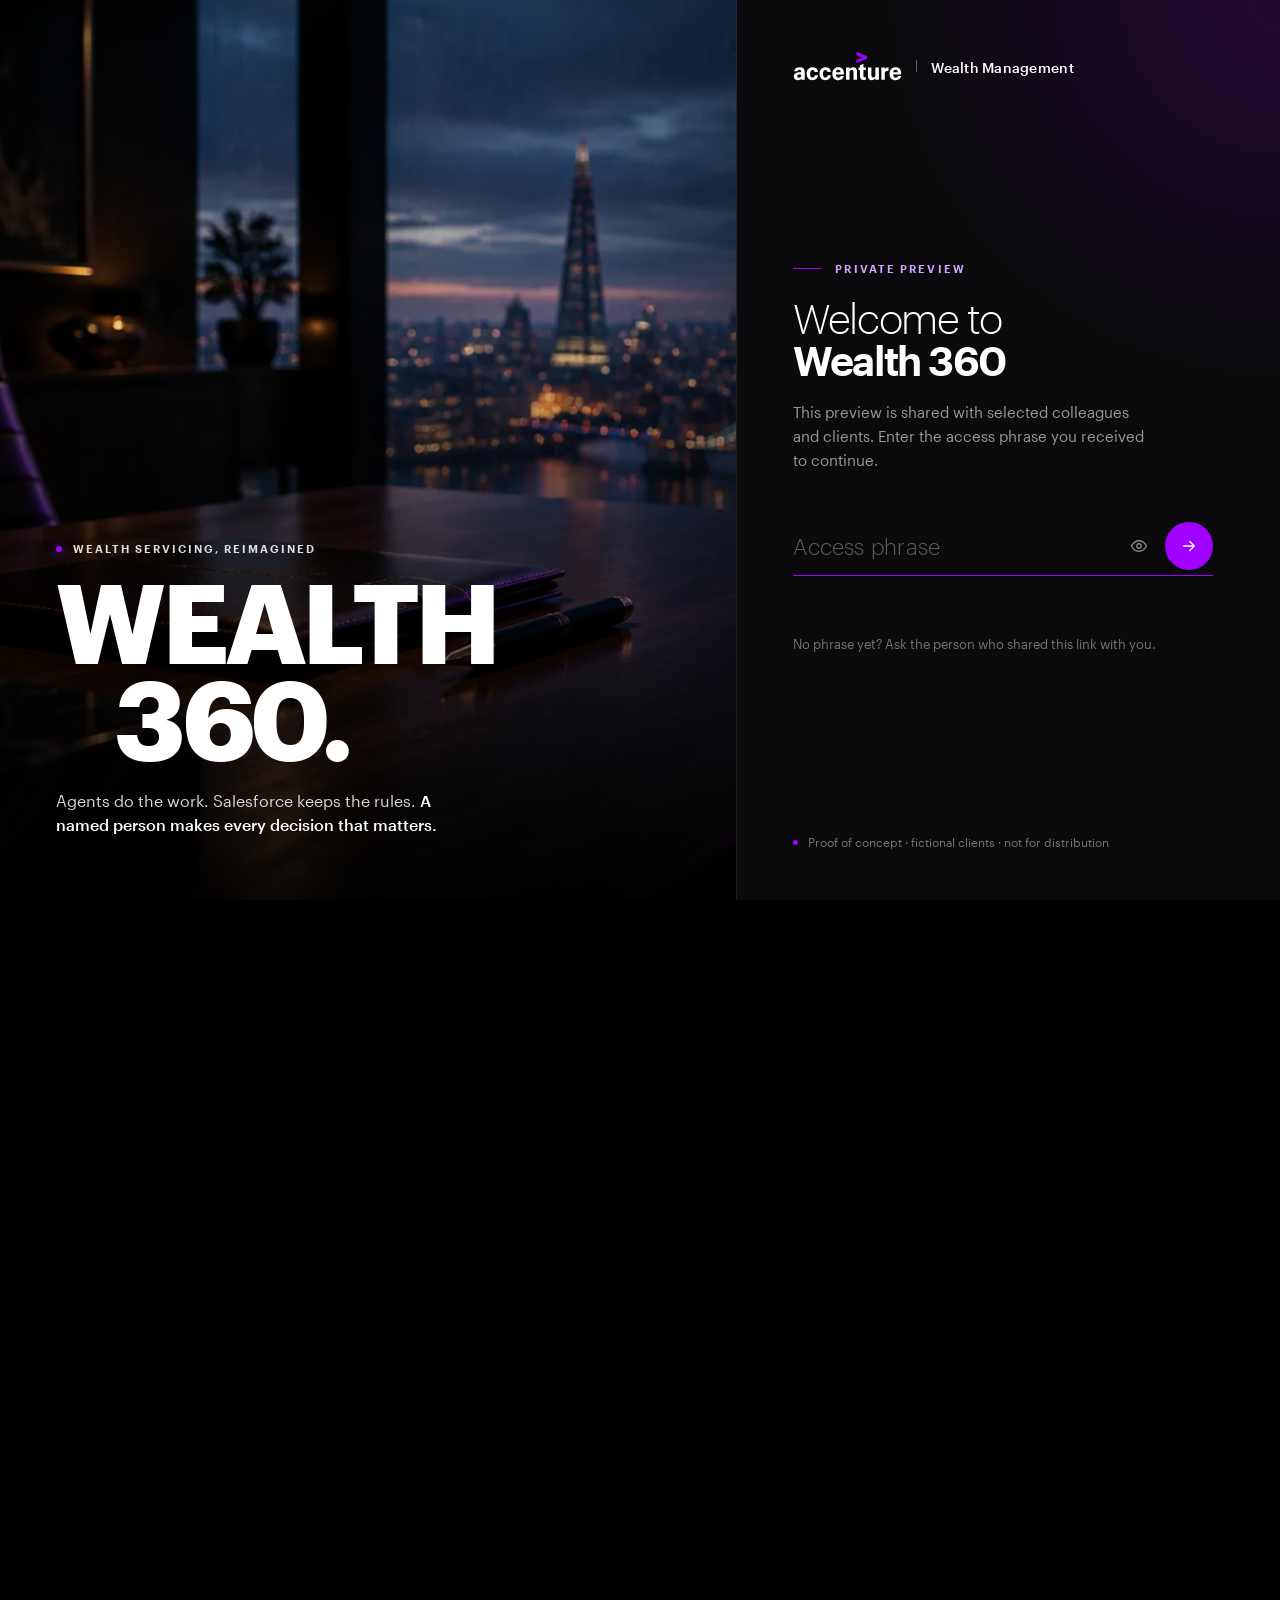
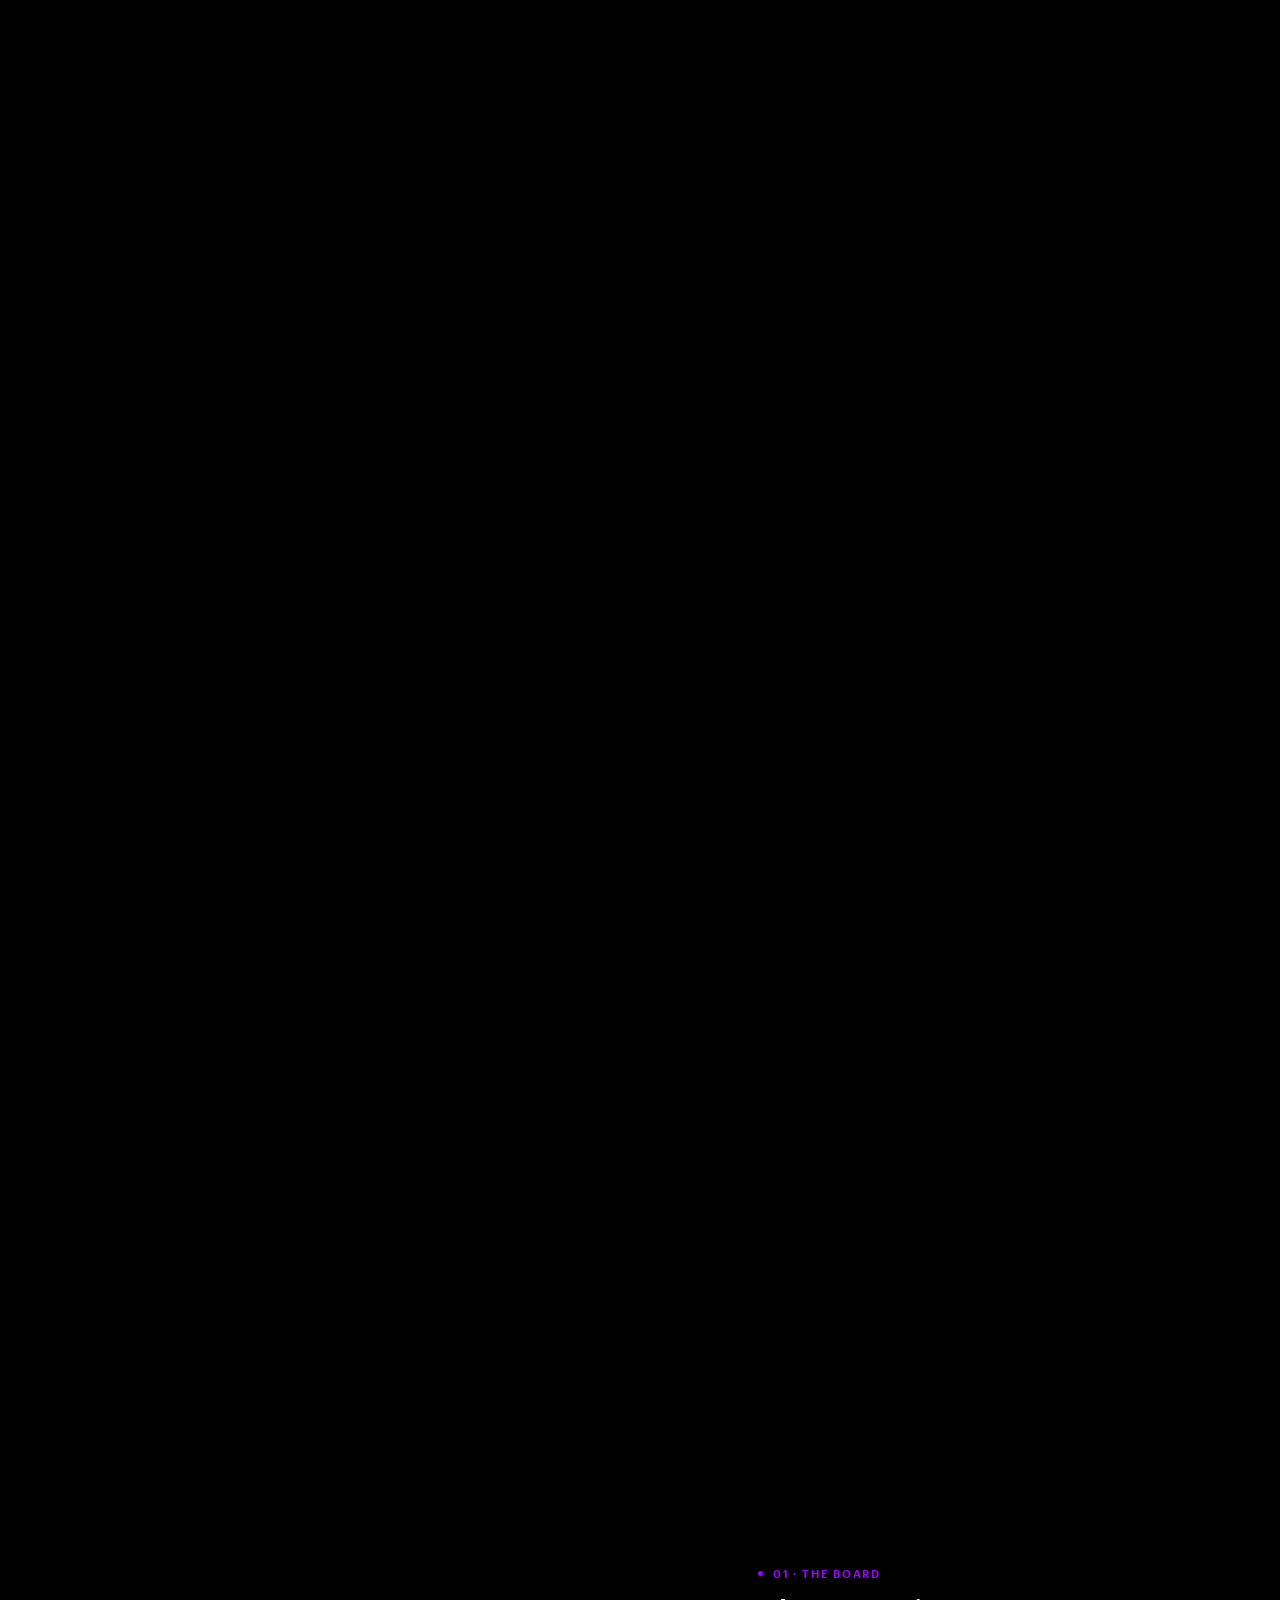
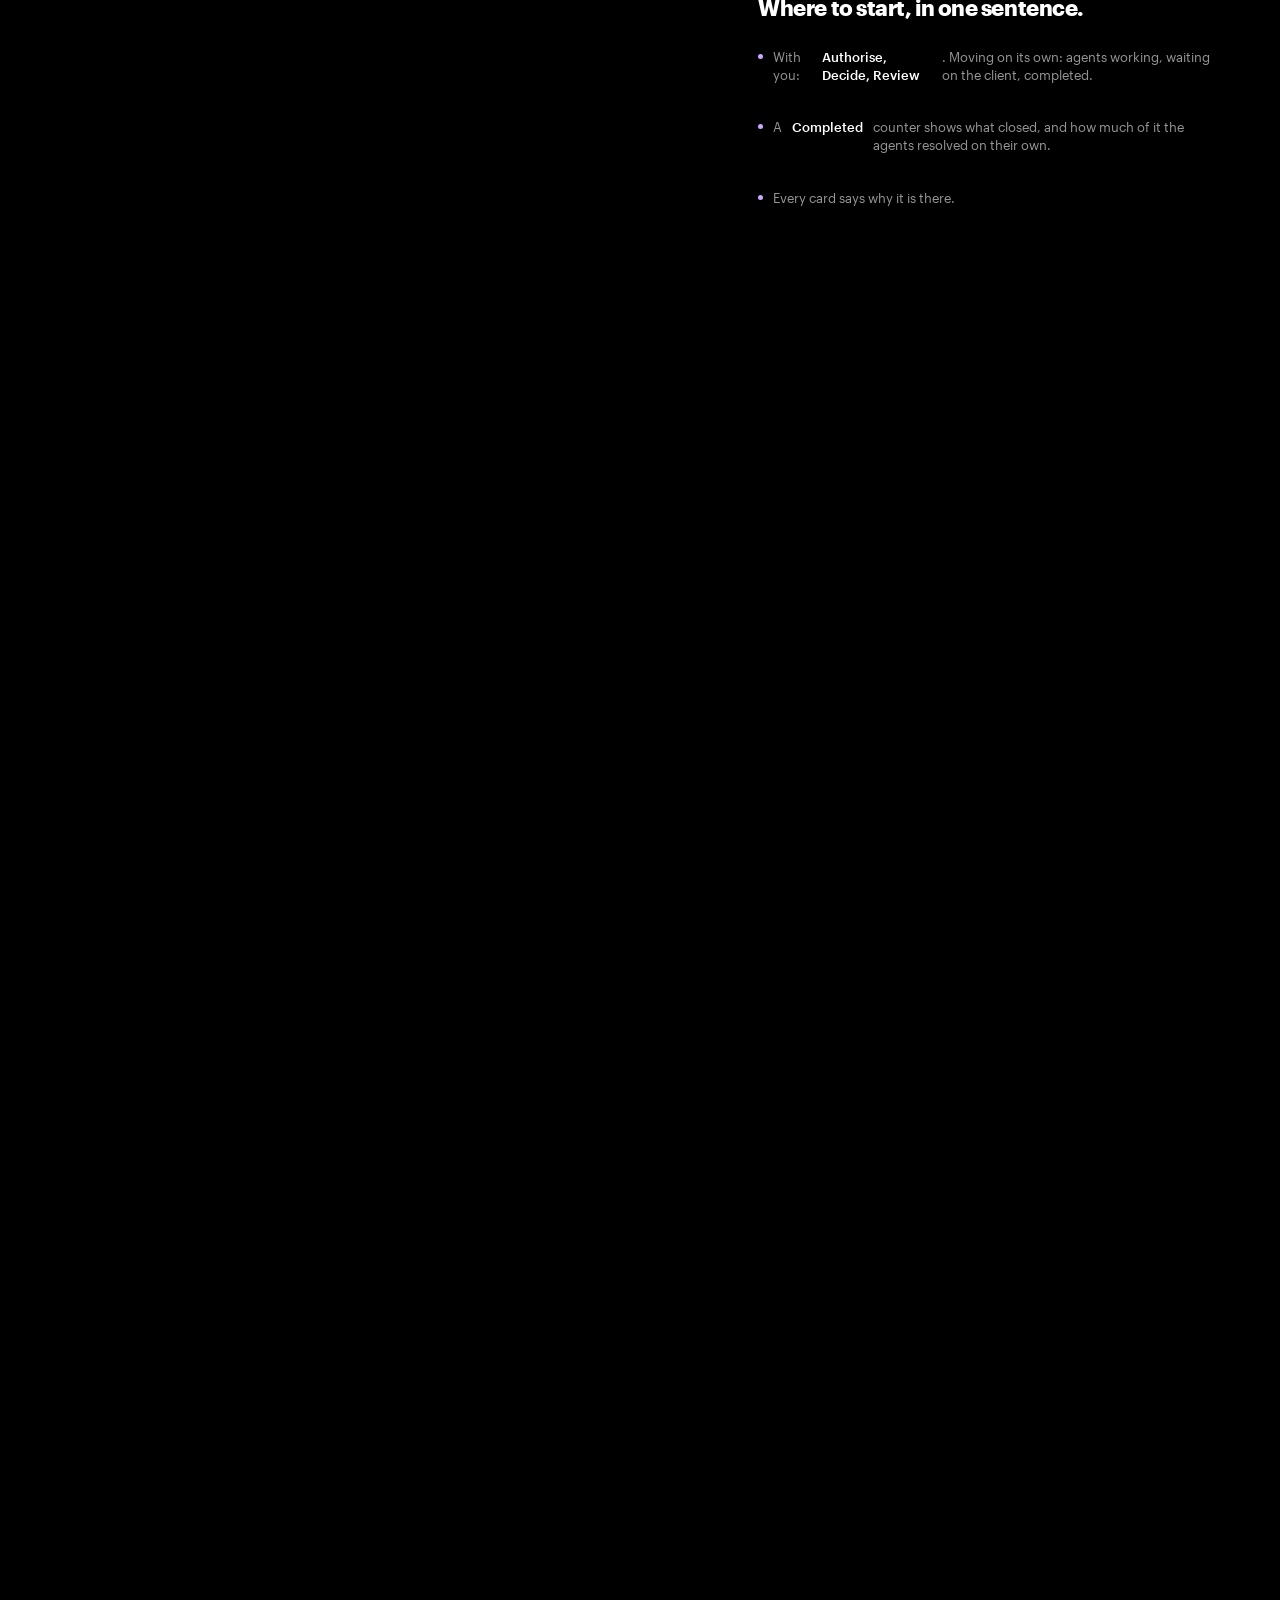
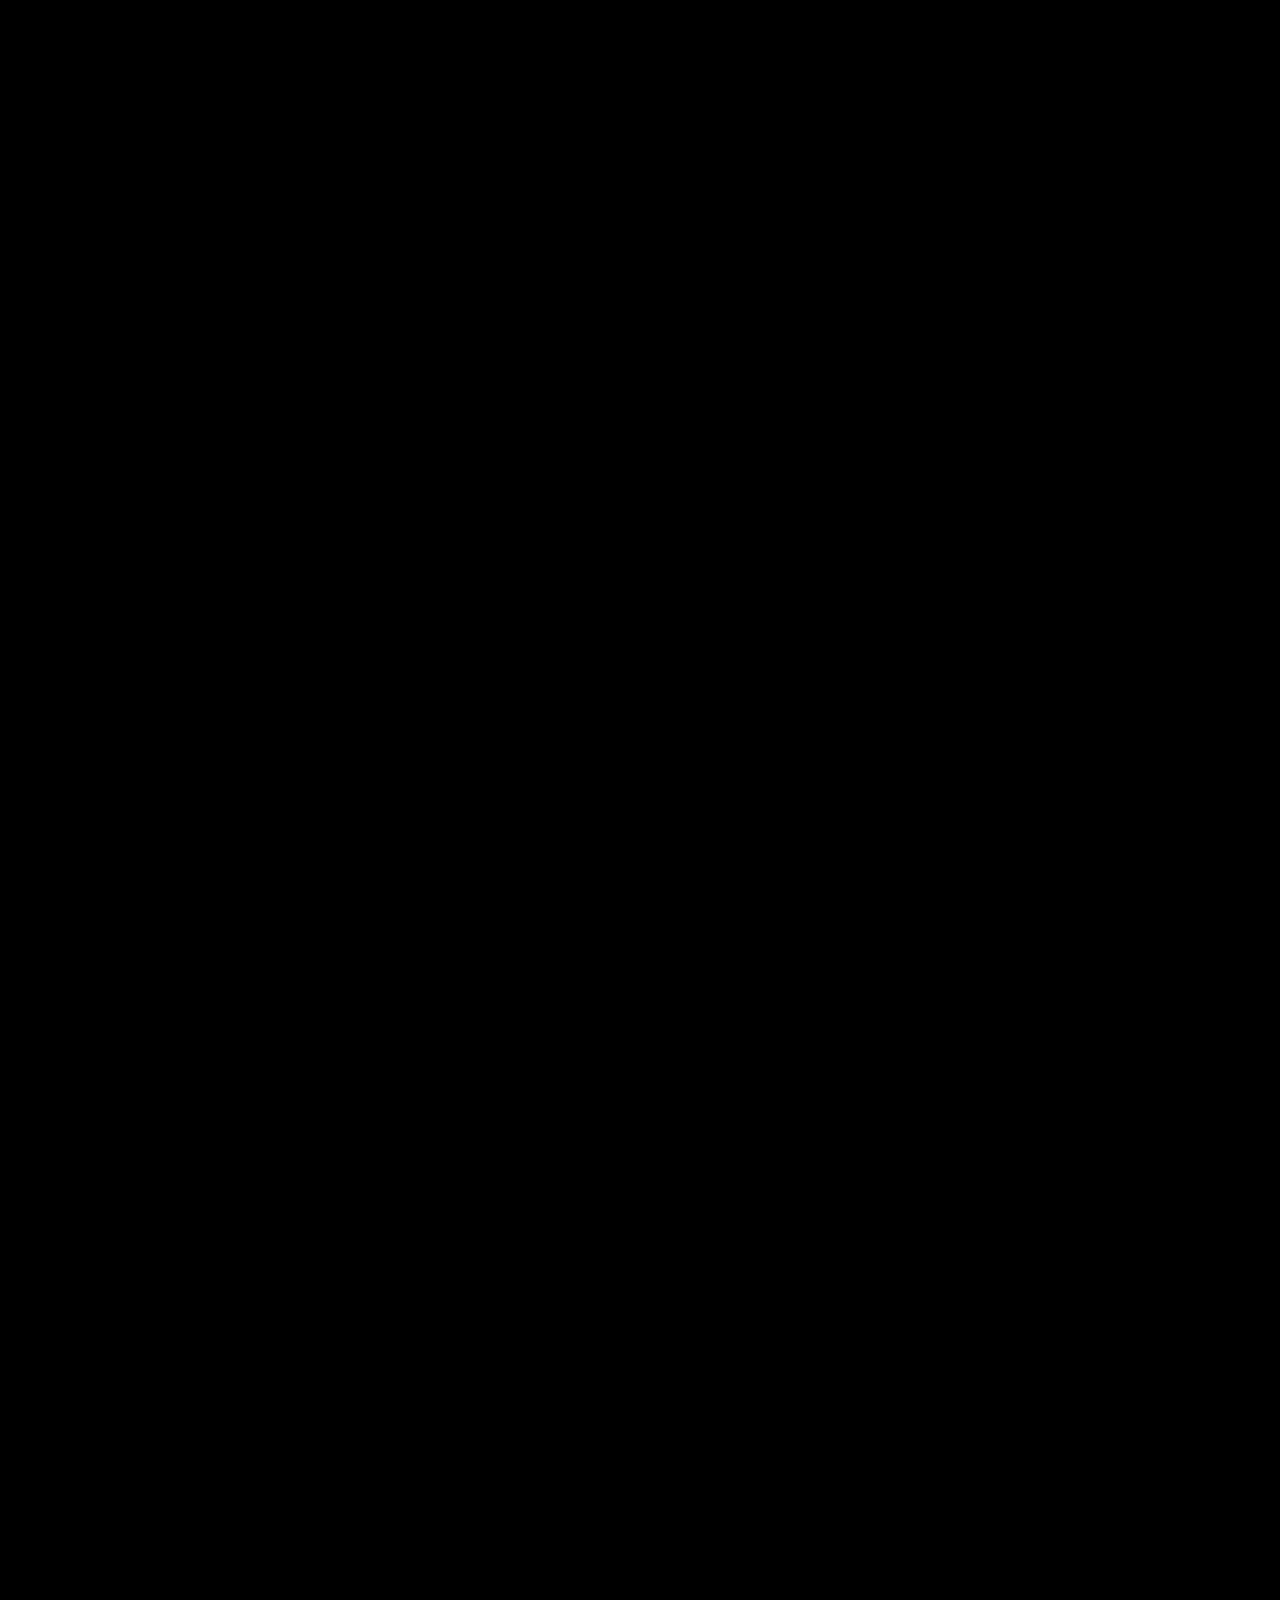
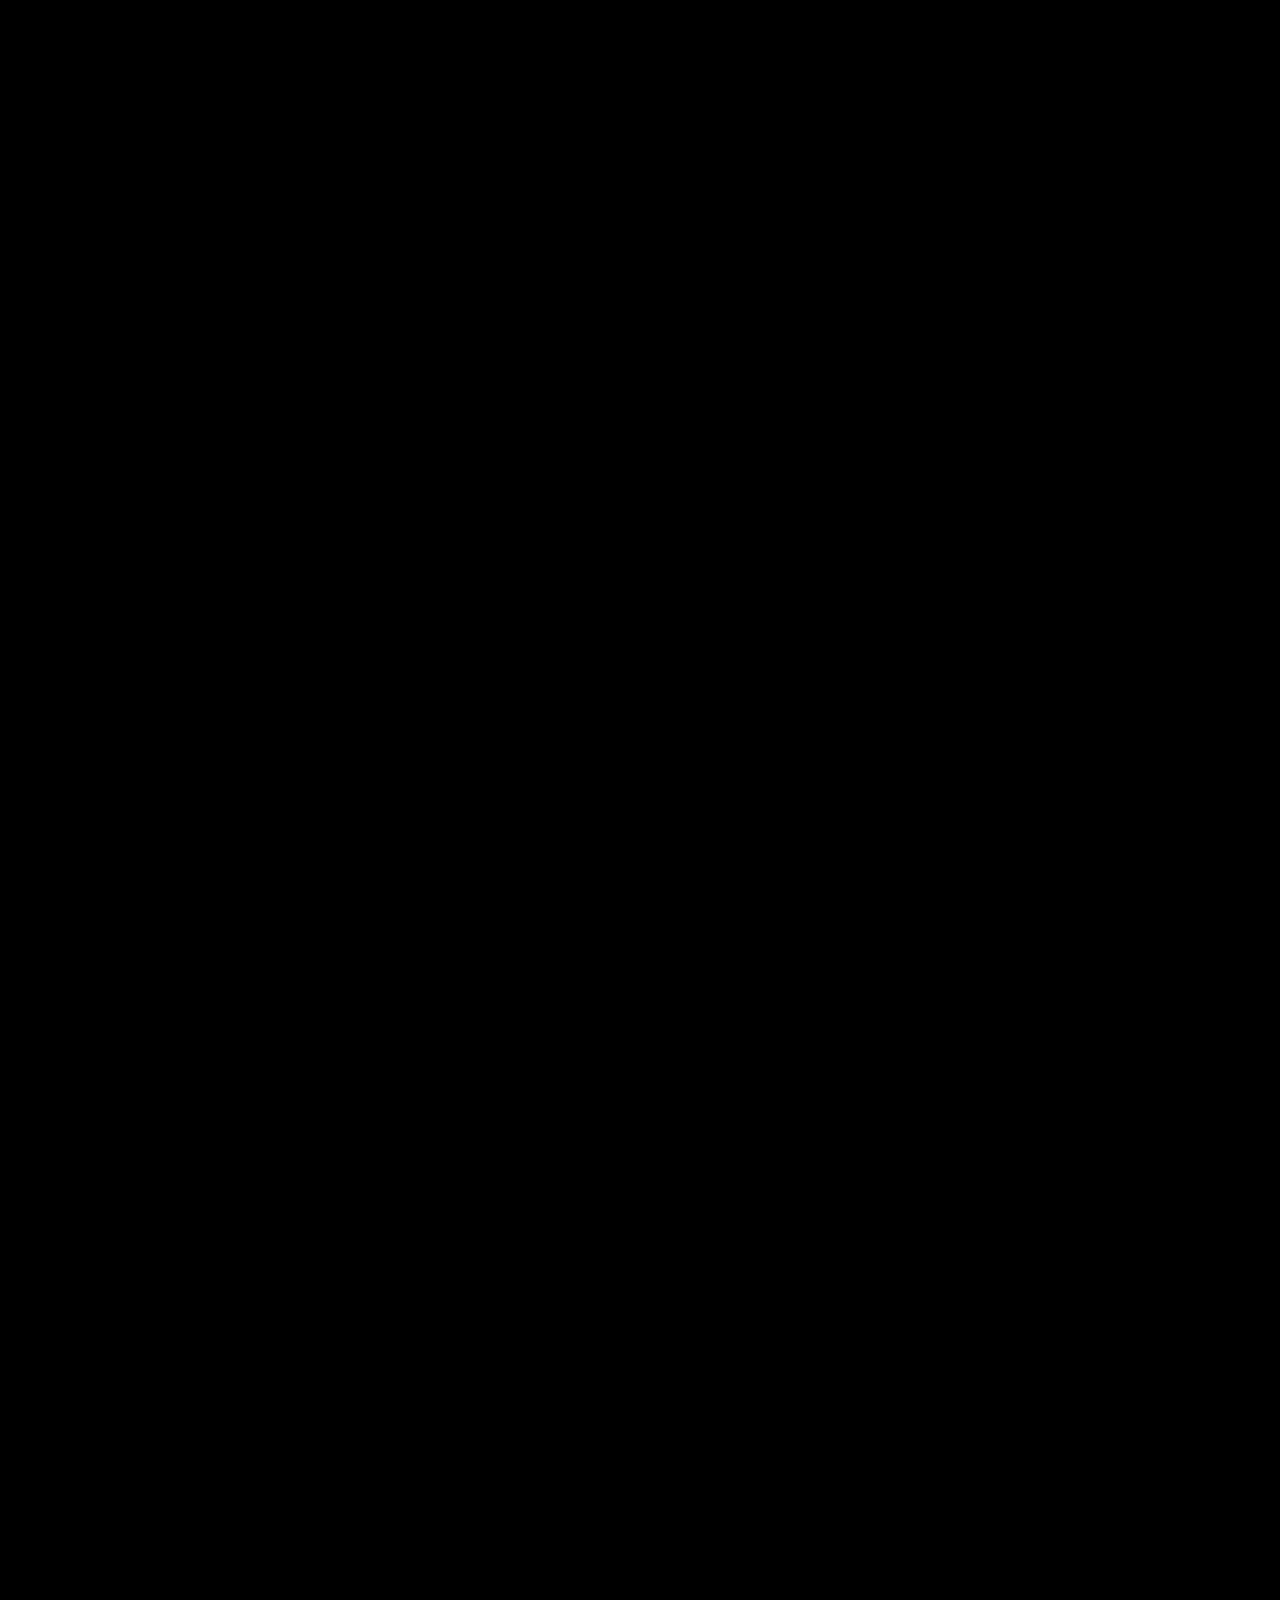
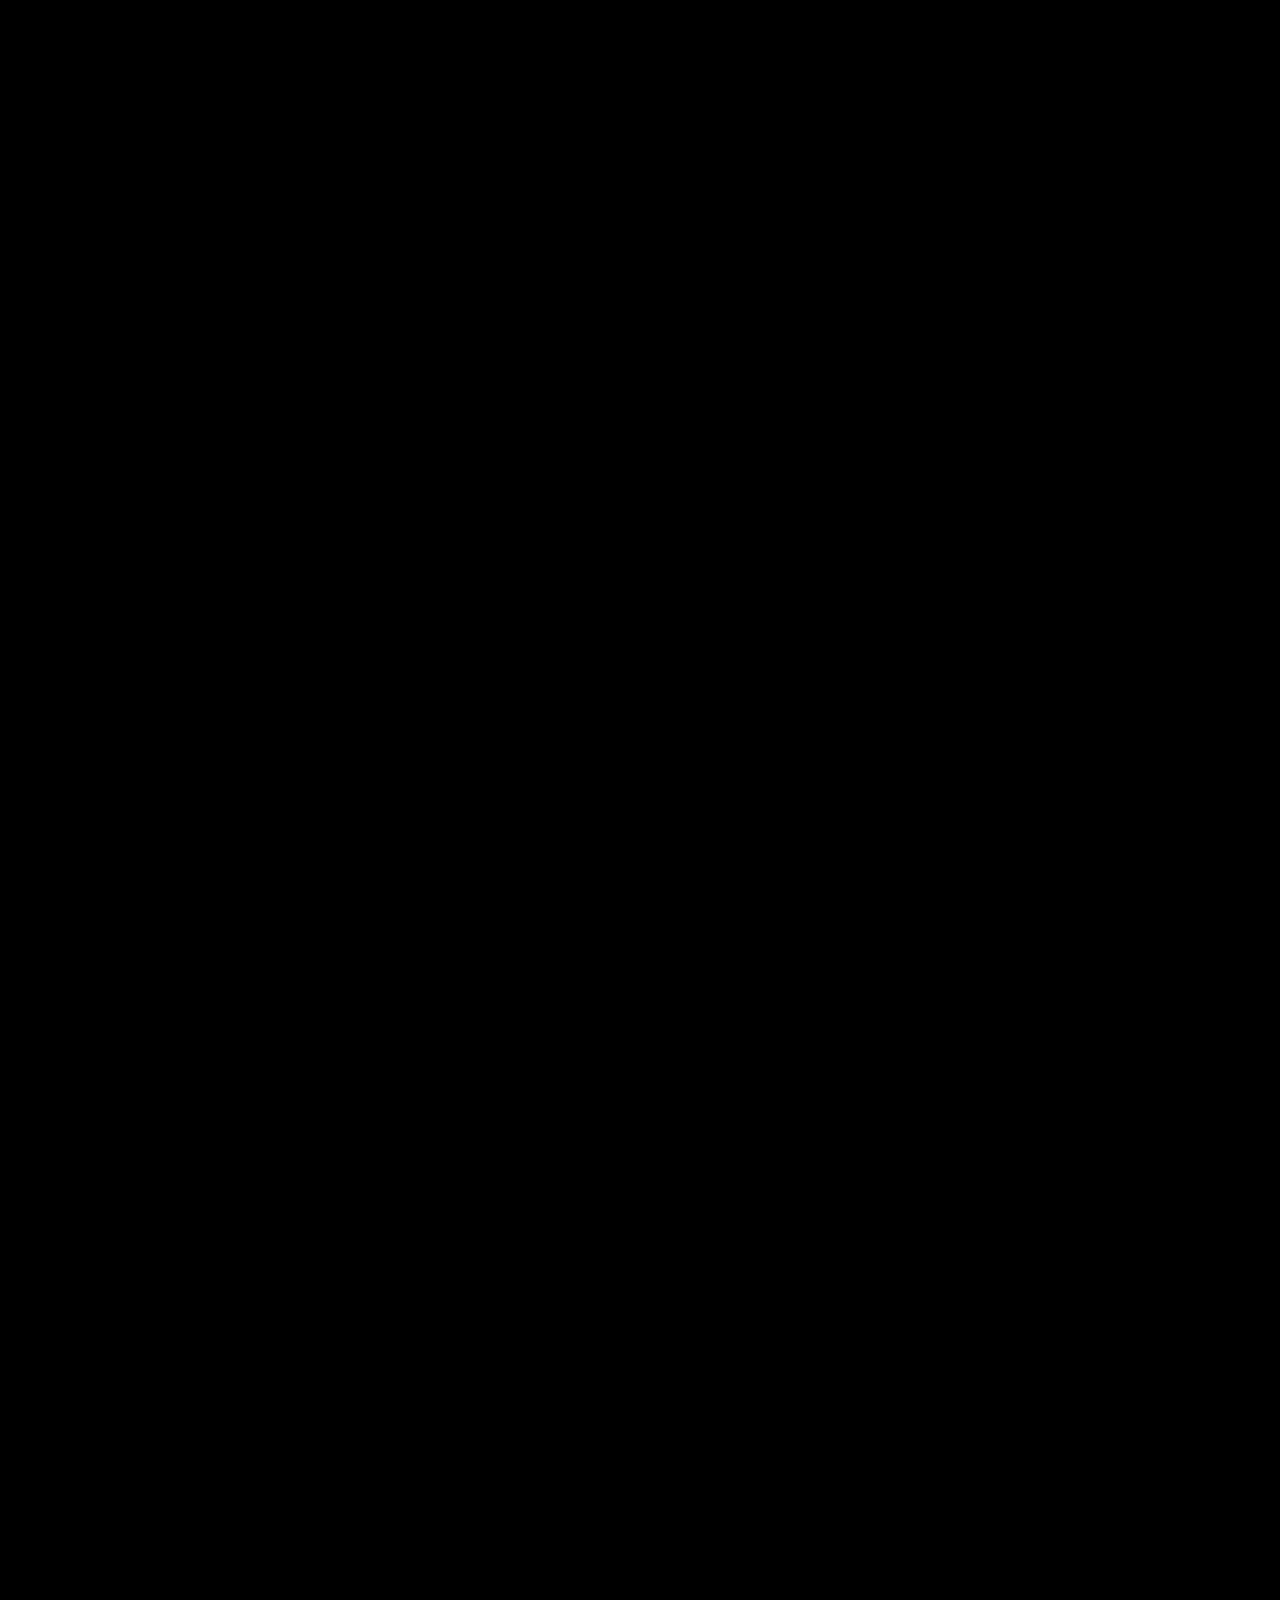
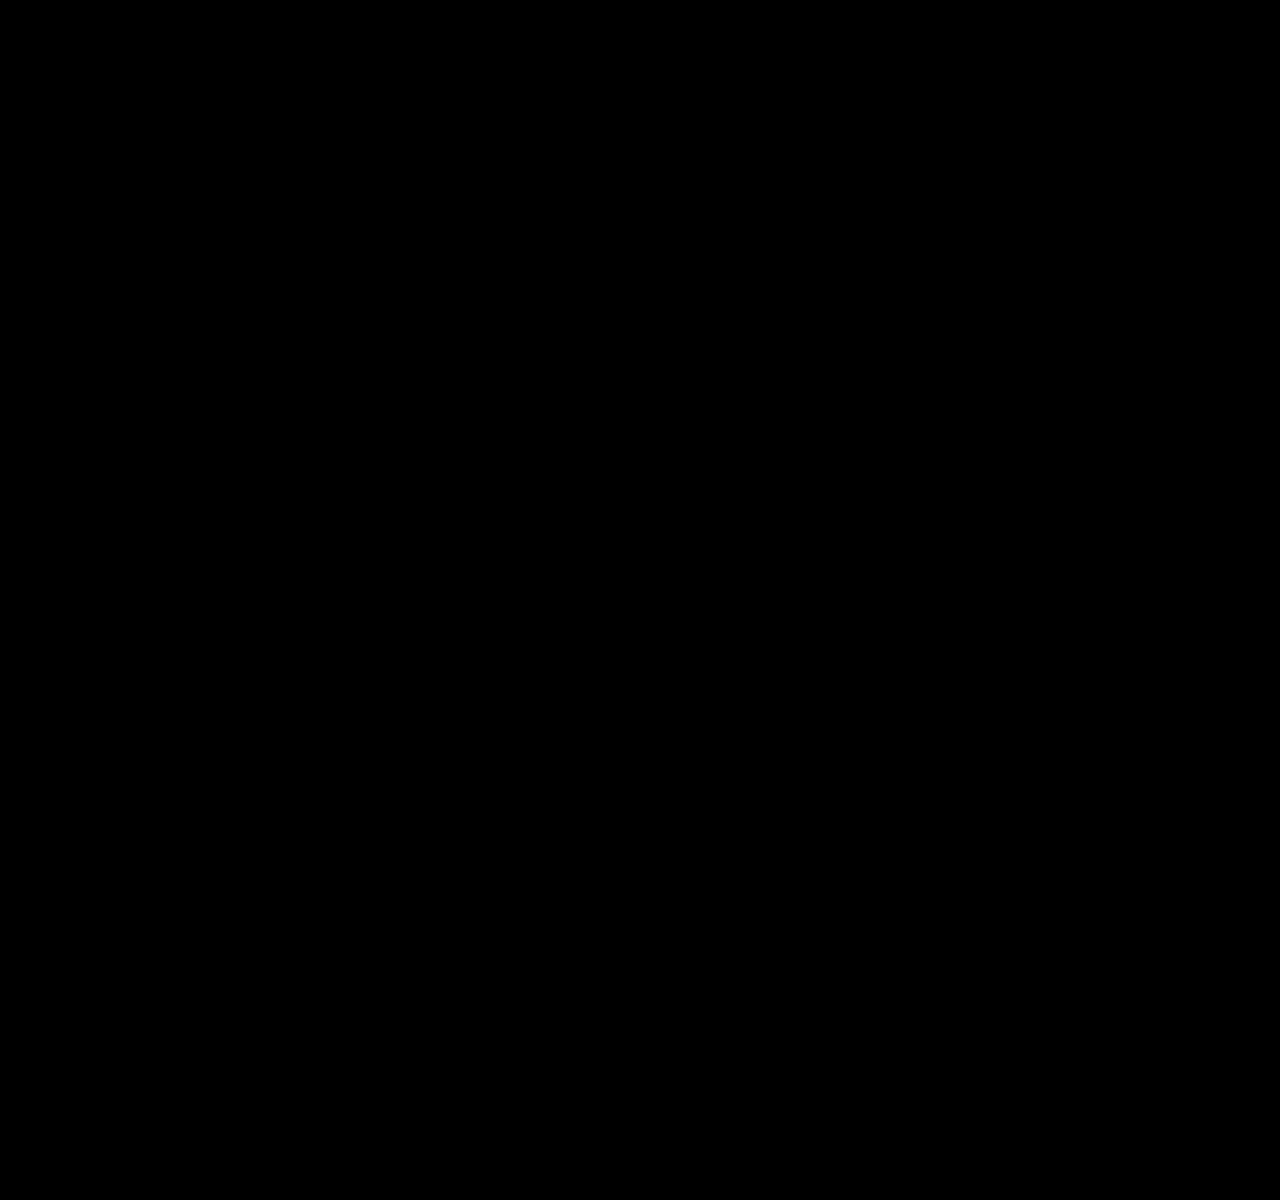
==== commit bda8976d: "Site: one screen per section, hero clear of the header, one alignment rail The new film tile reused " ====
--- a/docs/index.html
+++ b/docs/index.html
@@ -7,7 +7,7 @@
 <link rel="icon" href="ds/favicon.svg" type="image/svg+xml" />
 <meta name="theme-color" content="#0A0A0B" />
 <link rel="stylesheet" href="ds/tokens.css?v=r3" />
-<link rel="stylesheet" href="site.css?v=3" />
+<link rel="stylesheet" href="site.css?v=4" />
 <meta name="robots" content="noindex,nofollow" />
 <script src="gate.js?v=5"></script>
 <title>Wealth 360 · agents do the work, people decide</title>
@@ -78,29 +78,31 @@
   .hl{list-style:none;margin:18px 0 0;padding:0}
   .hl li{display:grid;grid-template-columns:120px 1fr;gap:16px;padding:12px 0;border-top:1px solid var(--dark-line);font-size:13px;line-height:1.45;color:rgba(241,241,239,.82)}
   .hl li span{font-size:10px;font-weight:var(--fw-semibold);letter-spacing:.16em;text-transform:uppercase;color:var(--lav);padding-top:2px}
-  /* resources */
-  .res{padding:0 var(--rail) clamp(20px,5vh,44px);display:grid;grid-template-columns:repeat(3,1fr);gap:var(--gap)}
-  .rc{position:relative;display:flex;flex-direction:column;min-height:260px;background:#0E0E10;border:1px solid var(--dark-line);padding:clamp(22px,2.4vw,34px);transition:border-color .3s ease,transform .4s var(--silk)}
-  .rc:hover,.rc:focus-visible{border-color:var(--accent);transform:translateY(-3px)}
-  .rc .rt{font-size:10.5px;font-weight:var(--fw-semibold);letter-spacing:.16em;text-transform:uppercase;color:var(--lav)}
-  .rc h3{margin:auto 0 0;font-weight:var(--fw-bold);font-size:clamp(22px,2.2vw,30px);letter-spacing:-0.025em;line-height:1.05;color:#fff}
-  .rc p{margin:10px 0 0;font-size:13px;line-height:1.5;color:var(--dark-ink-2)}
-  .rc .go{margin-top:18px;display:inline-flex;align-items:center;gap:10px;font-size:11px;font-weight:var(--fw-semibold);letter-spacing:.14em;text-transform:uppercase;color:#fff}
-  .rc .go svg{width:16px;height:16px;fill:none;stroke:var(--accent);stroke-width:1.9;stroke-linecap:round;stroke-linejoin:round}
-  @media(max-width:900px){.res{grid-template-columns:1fr}}
-  .film{all:unset;box-sizing:border-box;cursor:pointer;position:relative;display:block;margin:0 var(--rail) var(--gap);aspect-ratio:21/9;max-height:62vh;width:calc(100% - 2*var(--rail));overflow:hidden;border:1px solid var(--dark-line);background:#000}
-  .film img{position:absolute;inset:0;width:100%;height:100%;object-fit:cover;transition:transform 1.2s var(--silk),filter .6s ease;filter:brightness(.62)}
-  .film:hover img,.film:focus-visible img{transform:scale(1.03);filter:brightness(.75)}
-  .film:focus-visible{outline:2px solid var(--accent);outline-offset:3px}
-  .film-sc{position:absolute;inset:0;background:linear-gradient(90deg,rgba(0,0,0,.85) 0%,rgba(0,0,0,.35) 55%,rgba(0,0,0,0) 100%)}
-  .film-tx{position:absolute;left:clamp(22px,3vw,48px);bottom:clamp(22px,3.4vw,48px);right:30%;display:flex;flex-direction:column;gap:12px}
-  .film .rt{font-size:10.5px;font-weight:var(--fw-semibold);letter-spacing:.16em;text-transform:uppercase;color:var(--lav)}
-  .film-h{font-weight:var(--fw-bold);font-size:clamp(24px,3vw,44px);letter-spacing:-0.03em;line-height:1.04;color:#fff;max-width:18ch;text-wrap:balance}
-  .film-p{font-size:clamp(13px,1.05vw,15px);line-height:1.5;color:rgba(255,255,255,.72);max-width:52ch}
-  .film-play{position:absolute;right:clamp(22px,3vw,48px);bottom:clamp(22px,3.4vw,48px);width:clamp(58px,6vw,84px);height:clamp(58px,6vw,84px);border-radius:50%;background:var(--accent);display:flex;align-items:center;justify-content:center;transition:transform .4s var(--silk),box-shadow .4s ease}
-  .film:hover .film-play{transform:scale(1.07);box-shadow:0 0 0 10px rgba(161,0,255,.18)}
-  .film-play svg{width:38%;height:38%;fill:#fff;transform:translateX(6%)}
-  @media(max-width:700px){.film{aspect-ratio:4/5;max-height:none}.film-tx{right:22px;bottom:110px}.film-sc{background:linear-gradient(0deg,rgba(0,0,0,.9) 0%,rgba(0,0,0,.4) 60%,rgba(0,0,0,.1) 100%)}}
+  /* get started: film tile + downloads */
+  .st{padding:0 var(--rail);display:grid;grid-template-columns:minmax(0,1.5fr) minmax(0,1fr);gap:clamp(24px,3.4vw,56px);align-items:center}
+  .rl{list-style:none;margin:0;padding:0;border-bottom:1px solid var(--dark-line)}
+  .rl a{display:grid;grid-template-columns:1fr auto;column-gap:20px;padding:clamp(16px,2.6vh,26px) 0;border-top:1px solid var(--dark-line);color:inherit;text-decoration:none}
+  .rl .rt{grid-column:1;font-size:10.5px;font-weight:var(--fw-semibold);letter-spacing:.16em;text-transform:uppercase;color:var(--lav)}
+  .rl .rh{grid-column:1;margin-top:8px;font-weight:var(--fw-bold);font-size:clamp(20px,1.8vw,26px);letter-spacing:-0.02em;line-height:1.1;color:#fff}
+  .rl .rp{grid-column:1;margin-top:6px;font-size:13px;line-height:1.5;color:var(--dark-ink-2);max-width:44ch}
+  .rl .ri{grid-column:2;grid-row:1/4;align-self:center;width:44px;height:44px;border-radius:50%;border:1px solid rgba(255,255,255,.18);display:flex;align-items:center;justify-content:center;transition:border-color .3s ease,background .3s ease,transform .4s var(--silk)}
+  .rl .ri svg{width:17px;height:17px;fill:none;stroke:#fff;stroke-width:1.7;stroke-linecap:round;stroke-linejoin:round}
+  .rl a:hover .ri,.rl a:focus-visible .ri{border-color:var(--accent);background:var(--accent);transform:translateX(3px)}
+  .rl a:focus-visible{outline:none}.rl a:focus-visible .rh{text-decoration:underline;text-decoration-color:var(--accent);text-underline-offset:5px}
+  @media(max-width:900px){.st{grid-template-columns:1fr}}
+  .wt{all:unset;box-sizing:border-box;cursor:pointer;position:relative;display:block;aspect-ratio:16/10;width:100%;overflow:hidden;border:1px solid var(--dark-line);background:#000}
+  .wt img{position:absolute;inset:0;width:100%;height:100%;object-fit:cover;transition:transform 1.2s var(--silk),filter .6s ease;filter:brightness(.62)}
+  .wt:hover img,.wt:focus-visible img{transform:scale(1.03);filter:brightness(.75)}
+  .wt:focus-visible{outline:2px solid var(--accent);outline-offset:3px}
+  .wt-sc{position:absolute;inset:0;background:linear-gradient(90deg,rgba(0,0,0,.85) 0%,rgba(0,0,0,.35) 55%,rgba(0,0,0,0) 100%)}
+  .wt-tx{position:absolute;left:clamp(22px,2.6vw,40px);bottom:clamp(22px,2.8vw,40px);right:34%;display:flex;flex-direction:column;gap:12px}
+  .wt .rt{font-size:10.5px;font-weight:var(--fw-semibold);letter-spacing:.16em;text-transform:uppercase;color:var(--lav)}
+  .wt-h{font-weight:var(--fw-bold);font-size:clamp(24px,3vw,44px);letter-spacing:-0.03em;line-height:1.04;color:#fff;max-width:18ch;text-wrap:balance}
+  .wt-p{font-size:clamp(13px,1.05vw,15px);line-height:1.5;color:rgba(255,255,255,.72);max-width:52ch}
+  .wt-play{position:absolute;right:clamp(22px,2.6vw,40px);bottom:clamp(22px,2.8vw,40px);width:clamp(56px,4.8vw,72px);height:clamp(56px,4.8vw,72px);border-radius:50%;background:var(--accent);display:flex;align-items:center;justify-content:center;transition:transform .4s var(--silk),box-shadow .4s ease}
+  .wt:hover .wt-play{transform:scale(1.07);box-shadow:0 0 0 10px rgba(161,0,255,.18)}
+  .wt-play svg{width:38%;height:38%;fill:#fff;transform:translateX(6%)}
+  @media(max-width:700px){.wt{aspect-ratio:4/5}.wt-tx{right:22px;bottom:110px}.wt-sc{background:linear-gradient(0deg,rgba(0,0,0,.9) 0%,rgba(0,0,0,.4) 60%,rgba(0,0,0,.1) 100%)}}
   .fm{position:fixed;inset:0;z-index:1000;background:rgba(4,4,6,.94);display:flex;flex-direction:column;align-items:center;justify-content:center;padding:max(16px,env(safe-area-inset-top)) max(16px,env(safe-area-inset-right)) max(16px,env(safe-area-inset-bottom)) max(16px,env(safe-area-inset-left));opacity:0;transition:opacity .45s ease}
   .fm[hidden]{display:none}
   .fm.on{opacity:1}
@@ -111,6 +113,52 @@
   .fm video{width:min(1280px,100%);max-height:calc(100svh - 120px);aspect-ratio:16/9;background:#000;transform:scale(.97);transition:transform .6s var(--silk)}
   .fm.on video{transform:none}
 
+  /* ===== one screen per section (desktop, laptop) =====
+     Each section fills the viewport below the header and snaps into place, so a section is never
+     seen half cut. Phones and very short windows keep normal flowing scroll. */
+  .lapse .pair{width:100%;max-width:none;margin:0;box-sizing:border-box}
+  @media(min-width:900px) and (min-height:620px){
+    html{scroll-snap-type:y mandatory;scroll-padding-top:0}
+    main>section{height:100svh;min-height:0;box-sizing:border-box;scroll-snap-align:start;scroll-snap-stop:always;overflow:hidden}
+    main>section.room{padding-top:calc(68px + clamp(14px,3vh,36px));padding-bottom:clamp(18px,3.6vh,44px);justify-content:center}
+    .room>:first-child,.room>:last-child{margin-top:0;margin-bottom:0}
+    .chap{padding-bottom:clamp(16px,3.2vh,40px)}
+    .chap .idx{font-size:clamp(56px,12vh,128px)}
+    .chap h2{font-size:clamp(28px,min(3.4vw,5.4vh),54px)}
+    .chap .intro-p{margin-top:clamp(8px,1.6vh,16px);font-size:clamp(13px,1.85vh,16.5px)}
+    .ocard{min-height:clamp(150px,24vh,220px)}
+    .ucg{gap:clamp(8px,1.2vh,14px) var(--gap)}
+    .ucc{min-height:0;padding:clamp(14px,2vh,22px) clamp(16px,1.6vw,24px)}
+    .ucc .n{font-size:clamp(20px,3vh,28px)}
+    .ucc .h{padding-top:clamp(8px,1.4vh,14px)}
+    .ucc .p{font-size:12px}
+    .ucc .tag{margin-top:8px}
+    .run{padding:clamp(16px,2.6vh,28px) clamp(18px,2vw,30px)}
+    .run h3{font-size:clamp(18px,2.6vh,26px)}
+    .run ol{margin-top:clamp(10px,1.8vh,18px)}
+    .run li{padding-bottom:clamp(6px,1.25vh,14px);font-size:clamp(12px,1.6vh,13px)}
+    .run .facts b{font-size:clamp(18px,2.8vh,26px)}
+    .tour-in{max-width:min(1240px,calc((100svh - 380px) * 2.75))}
+    .fence{padding:clamp(12px,2.4vh,28px) 0}
+    .wt{max-height:calc(100svh - 68px - 340px);justify-self:start}
+    main>section.uh{padding-top:calc(68px + clamp(14px,3vh,36px));padding-bottom:clamp(18px,3.4vh,40px);justify-content:center}
+    .uh-exhibit{margin-top:clamp(14px,2.6vh,36px);padding:clamp(14px,2vh,28px)}
+    .uh-exhibit svg{max-height:min(560px,calc(100svh - 400px));width:auto;max-width:100%;margin:0 auto}
+    .uh-cap{margin-top:clamp(10px,1.8vh,18px)}
+    .lapse .pair{max-height:calc(100svh - 140px)}
+    .tour-in{margin:0}
+    .uh-head,.uh-exhibit{max-width:none;margin-left:0;margin-right:0}
+    .uh-head h2{font-size:clamp(28px,min(3.4vw,5.4vh),54px);max-width:30ch}
+    .uh-head .idx{font-size:clamp(56px,12vh,128px)}
+    .uh-head p{max-width:72ch}
+    .uh-exhibit{box-sizing:border-box}
+    @media(max-height:940px){
+      .tight .chap .intro-p{display:none}
+      .chap .idx{font-size:clamp(48px,10.5vh,96px)}
+      .uh-head p{font-size:13.5px;margin-top:10px}
+    }
+    .lapse .pair video{max-height:calc(100svh - 190px);width:auto;max-width:100%;margin-left:auto}
+  }
 </style>
 </head>
 <body>
@@ -166,19 +214,6 @@
           </a>
         </div>
       </div>
-    </div>
-  </section>
-
-  <!-- ===================== INTRO STRIP ===================== -->
-  <section class="reg-light band">
-    <div class="sec-rail rv">
-      <span class="k">Live in a Salesforce sandbox · <b>fictional clients, real systems</b></span>
-      <span class="n">29 October 2026</span>
-    </div>
-    <div class="intro">
-      <div class="claim rv"><span class="sn">Nine use cases</span><span class="sl">Run live, from email to letter</span><span class="sd">Money out, money in, sanctions, address, identity, documents, complaints, bereavement, everyday actions.</span></div>
-      <div class="claim rv"><span class="sn">Maker and checker</span><span class="sl">Every step cited, then checked</span><span class="sd">A Case agent does the work. A Review agent checks it in a fresh context, blind to the first agent's reasoning.</span></div>
-      <div class="claim rv"><span class="sn">The red line</span><span class="sl">An agent can never decide</span><span class="sd">Salesforce refuses any decision, release or approval that does not come from a named person.</span></div>
     </div>
   </section>
 
@@ -254,13 +289,12 @@
             </div>
           </div>
         </div>
-        <p class="tour-close"><b>The running product, not a mock-up.</b> Every screen above was captured from the live desk against the sandbox, with fictional clients.</p>
       </div>
     </div>
   </section>
 
   <!-- ===================== 03 NINE USE CASES ===================== -->
-  <section class="room reg-light">
+  <section class="room reg-light tight">
     <div class="chap rv" id="cases">
       <span class="idx">03</span>
       <div class="lead">
@@ -284,7 +318,7 @@
   </section>
 
   <!-- ===================== 04 LIVE END TO END ===================== -->
-  <section class="room reg-dark">
+  <section class="room reg-dark tight">
     <div class="chap rv" id="live">
       <span class="idx">04</span>
       <div class="lead">
@@ -321,6 +355,10 @@
         <div class="facts"><span>Agent runs<b>3</b></span><span>Agent time<b>4 min</b></span><span>Accounts held<b>3</b></span></div>
       </div>
     </div>
+  </section>
+
+  <!-- ===================== 04b THE TIME-LAPSE ===================== -->
+  <section class="room reg-dark lapse" aria-label="The bereavement case as the agents work">
     <div class="pair rv">
       <div>
         <div class="lc" style="margin:0;max-width:none">
@@ -410,11 +448,10 @@
         <text x="648" y="374" class="ax-s">Fences: agents never decide</text><text x="648" y="398" class="ax-s">Every read under sharing rules</text>
       </svg>
     </div>
-    <div class="uh-cap"><b>Read in place, written under fences.</b> The desk and the agents use the same two connectors. Every read and write runs under Salesforce sharing and permissions; every outside check result lands on the case and, for screening and identity, on the client's KYC profile.</div>
   </section>
 
   <!-- ===================== 07 GET STARTED ===================== -->
-  <section class="room reg-dark">
+  <section class="room reg-dark tight">
     <div class="chap rv" id="start">
       <span class="idx">07</span>
       <div class="lead">
@@ -422,18 +459,20 @@
         <h2>Everything you need to run the demo.</h2>
       </div>
       <span class="of">Chapter 07 / 07</span>
-      <p class="intro-p">The film shows the whole demo in seventeen minutes. The User Guide walks a presenter through it step by step, and the Handbook holds the full design. <b>The plugin and its changelog live in this repository.</b></p>
-    </div>
-    <button class="film rv" type="button" id="filmOpen" aria-label="Play the walkthrough film, 17 minutes">
-      <img src="media/film-poster.jpg" alt="" loading="lazy" />
-      <span class="film-sc"></span>
-      <span class="film-tx"><span class="rt">The walkthrough · 17 min</span><span class="film-h">Watch every use case run, live in the sandbox.</span><span class="film-p">Nine journeys from the client's email to the closed case, with the complaint and the bereavement run end to end.</span></span>
-      <span class="film-play" aria-hidden="true"><svg viewBox="0 0 24 24"><path d="M8 5.5v13l11-6.5z"/></svg></span>
-    </button>
-    <div class="res">
-      <a class="rc rv" href="files/wealth-360-user-guide.pdf" download><span class="rt">User Guide · PDF · 41 pages</span><h3>The User Guide</h3><p>The desk, decisions, all nine use cases, the Salesforce side, email, a demo script and troubleshooting.</p><span class="go">Download <svg viewBox="0 0 24 24"><path d="M12 4v12M6 11l6 6 6-6M5 20h14"/></svg></span></a>
-      <a class="rc rv" href="files/wealth-360-handbook.pdf" download><span class="rt">Handbook · PDF · 73 pages</span><h3>The Handbook</h3><p>The full design: journeys, agents, fences, data model, connectors, operations and the demo review.</p><span class="go">Download <svg viewBox="0 0 24 24"><path d="M12 4v12M6 11l6 6 6-6M5 20h14"/></svg></span></a>
-      <a class="rc rv" href="https://github.com/cowork-offering/wealth-360" target="_blank" rel="noopener"><span class="rt">Plugin · version 0.12.0</span><h3>Install the plugin</h3><p>The desk page, the chat skills and the two agents, for Claude Cowork and Claude Code. Needs the two connectors.</p><span class="go">View on GitHub <svg viewBox="0 0 24 24"><path d="M5 12h14M13 6l6 6-6 6"/></svg></span></a>
+      <p class="intro-p">The film shows the whole demo. The User Guide walks a presenter through it step by step; the Handbook holds the full design.</p>
+    </div>
+    <div class="st">
+      <button class="wt rv" type="button" id="filmOpen" aria-label="Play the walkthrough film, 17 minutes">
+        <img src="media/film-poster.jpg" alt="" loading="lazy" />
+        <span class="wt-sc"></span>
+        <span class="wt-tx"><span class="rt">The walkthrough · 17 min</span><span class="wt-h">Every use case, run live in the sandbox.</span></span>
+        <span class="wt-play" aria-hidden="true"><svg viewBox="0 0 24 24"><path d="M8 5.5v13l11-6.5z"/></svg></span>
+      </button>
+      <ul class="rl">
+        <li class="rv"><a href="files/wealth-360-user-guide.pdf" download><span class="rt">PDF · 41 pages</span><span class="rh">User Guide</span><span class="rp">The desk, all nine use cases, a demo script and troubleshooting.</span><span class="ri"><svg viewBox="0 0 24 24"><path d="M12 4v12M6 11l6 6 6-6M5 20h14"/></svg></span></a></li>
+        <li class="rv"><a href="files/wealth-360-handbook.pdf" download><span class="rt">PDF · 73 pages</span><span class="rh">Handbook</span><span class="rp">The full design: journeys, agents, fences, data model and operations.</span><span class="ri"><svg viewBox="0 0 24 24"><path d="M12 4v12M6 11l6 6 6-6M5 20h14"/></svg></span></a></li>
+        <li class="rv"><a href="https://github.com/cowork-offering/wealth-360" target="_blank" rel="noopener"><span class="rt">Plugin · 0.12.0</span><span class="rh">Install the plugin</span><span class="rp">The desk, the chat skills and both agents, for Cowork and Claude Code.</span><span class="ri"><svg viewBox="0 0 24 24"><path d="M5 12h14M13 6l6 6-6 6"/></svg></span></a></li>
+      </ul>
     </div>
     <div class="fm" id="fm" role="dialog" aria-modal="true" aria-label="Wealth 360 walkthrough film" hidden>
       <div class="fm-bar"><span>Wealth 360 · The walkthrough</span><button type="button" class="fm-x" id="fmClose" aria-label="Close"><svg viewBox="0 0 24 24"><path d="M6 6l12 12M18 6L6 18"/></svg></button></div>
--- a/docs/site.css
+++ b/docs/site.css
@@ -39,10 +39,11 @@
   .ul:hover::after,.ul:focus-visible::after{transform:scaleX(1);transform-origin:left}
 
   /* ================= HEADER ================= */
+  [id]{scroll-margin-top:84px}
   header{position:fixed;inset:0 0 auto;height:68px;z-index:80;display:flex;align-items:center;
     transition:background .4s ease,backdrop-filter .4s ease}
   header::after{content:"";position:absolute;left:0;right:0;bottom:0;height:1px;background:transparent;transition:background .4s ease}
-  header.scrolled{background:rgba(0,0,0,.6);backdrop-filter:saturate(1.1) blur(16px);-webkit-backdrop-filter:saturate(1.1) blur(16px)}
+  header.scrolled{background:#0A0A0C}
   header.scrolled::after{background:rgba(255,255,255,.12)}
   .hd-in{width:100%;padding:0 var(--rail);display:flex;align-items:center;gap:16px}
   .brand{display:flex;align-items:baseline;gap:14px}
